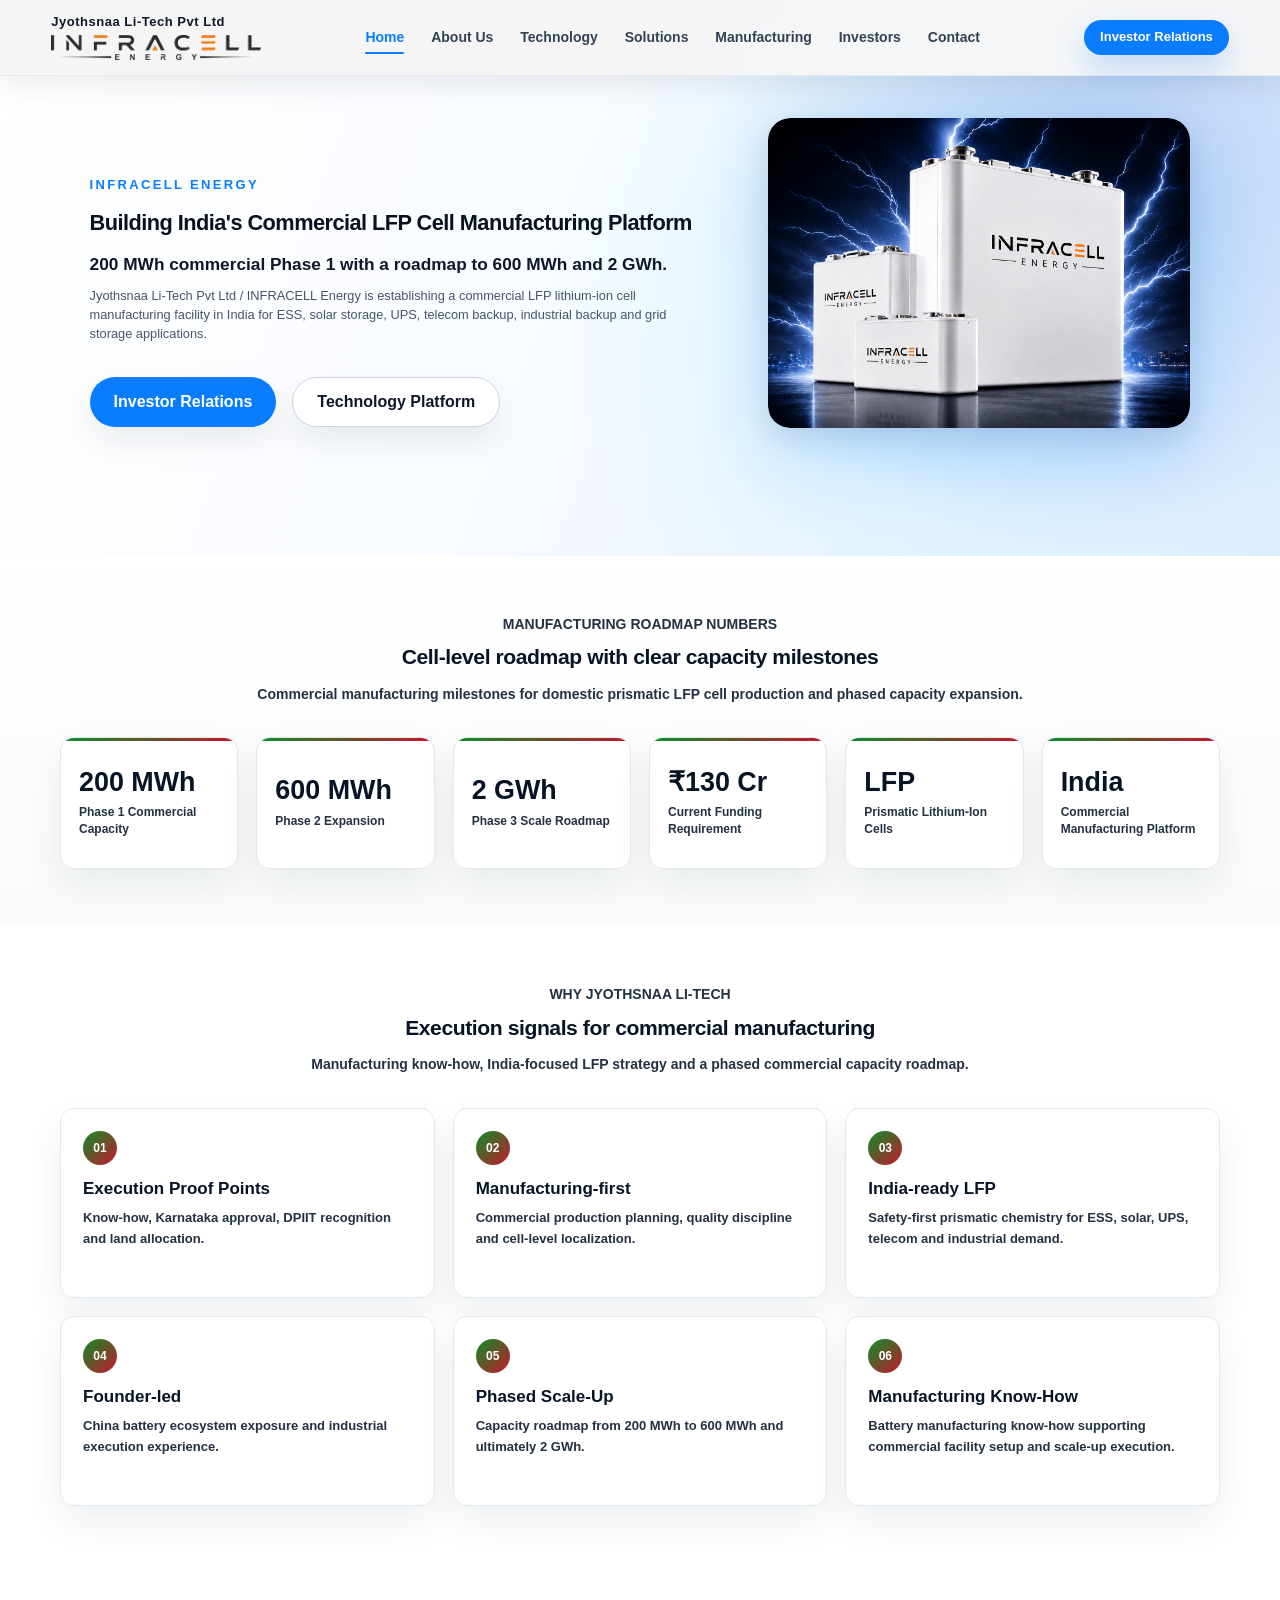
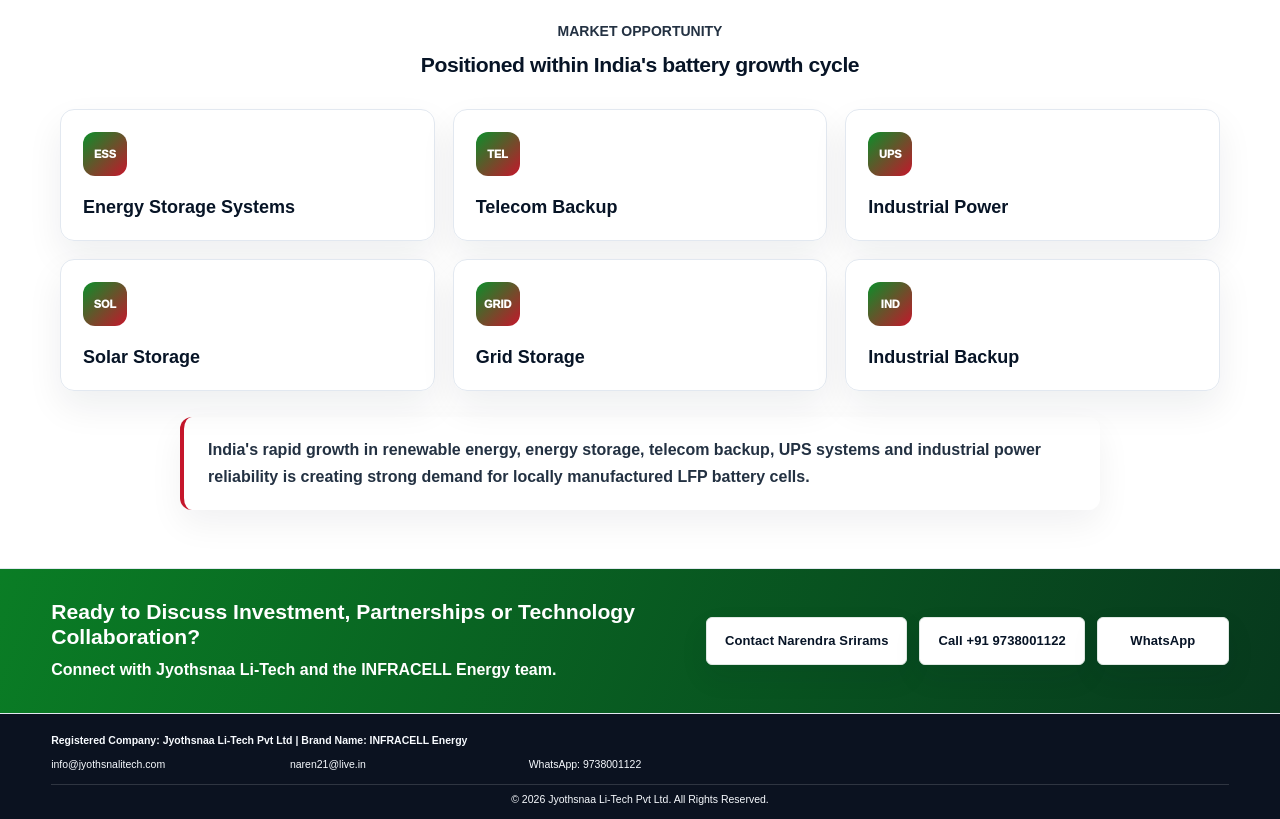
==== index.html @ 95a16959 "Add files via upload" ====
﻿<!doctype html>
<html lang="en">
  <head>
    <meta charset="utf-8">
    <meta name="viewport" content="width=device-width, initial-scale=1">
    <title>Jyothsnaa Li-Tech Pvt Ltd | INFRACELL Energy Battery Manufacturing</title>
    <meta name="description" content="Jyothsnaa Li-Tech Pvt Ltd is establishing a commercial LFP lithium-ion cell manufacturing platform in India under the INFRACELL Energy brand, with planned 200 MWh Phase 1 capacity and a roadmap to 600 MWh and 2 GWh.">
    <meta name="keywords" content="Jyothsnaa Li-Tech, Jyothsnaa Li-Tech Pvt Ltd, INFRACELL, INFRACELL Energy, lithium-ion cell manufacturing India, LFP battery cells, battery manufacturing Karnataka, energy storage India">
    <link rel="canonical" href="https://jyothsnalitech.com/">
    <meta property="og:title" content="Jyothsnaa Li-Tech Pvt Ltd | INFRACELL Energy">
    <meta property="og:description" content="Commercial LFP prismatic lithium-ion cell manufacturing platform in India for ESS, solar storage, UPS, telecom, industrial backup and grid storage applications.">
    <meta property="og:type" content="website">
    <meta property="og:url" content="https://jyothsnalitech.com/">
    <meta property="og:site_name" content="Jyothsnaa Li-Tech Pvt Ltd">
    <meta property="og:image" content="https://jyothsnalitech.com/assets/infracell-energy-lightning.png">
    <meta name="twitter:card" content="summary_large_image">
    <script type="application/ld+json">
      {
        "@context": "https://schema.org",
        "@type": "Organization",
        "name": "Jyothsnaa Li-Tech Pvt Ltd",
        "alternateName": "INFRACELL Energy",
        "url": "https://jyothsnalitech.com/",
        "logo": "https://jyothsnalitech.com/assets/infracell-logo-official.png",
        "email": "naren21@live.in",
        "telephone": "+91 9738001122",
        "address": {
          "@type": "PostalAddress",
          "streetAddress": "No 60, 12th Cross, Agrahara Dasarahalli",
          "addressLocality": "Bangalore",
          "postalCode": "560079",
          "addressCountry": "IN"
        },
        "description": "Jyothsnaa Li-Tech Pvt Ltd is establishing commercial LFP lithium-ion cell manufacturing capability under the INFRACELL Energy brand for ESS, solar storage, UPS, telecom backup, industrial backup and grid storage applications."
      }
    </script>
    <link rel="stylesheet" href="styles.css">
  </head>
  <body class="cinematic-home investor-content-home">
    <header class="jlt-clean-header">
  <a class="jlt-brand" href="index.html">
    <strong>Jyothsnaa Li-Tech Pvt Ltd</strong>
    <img src="assets/infracell-logo-official.png" alt="INFRACELL Energy">
  </a>
    <nav class="jlt-nav">
    <a href="index.html">Home</a>
    <a href="about.html">About Us</a>
    <a href="technology.html">Technology</a>
    <a href="solutions.html">Solutions</a>
    <a href="manufacturing.html">Manufacturing</a>
    <a href="investors.html">Investors</a>
    <a href="contact.html">Contact</a>
  </nav>
  <a class="jlt-header-cta" href="investors.html">Investor Relations</a>
</header>
    <main>
      <section class="jlt-investor-hero">
        <div class="jlt-hero-copy">
          <p class="jlt-kicker">INFRACELL ENERGY</p>
          <h1>Building India's Commercial LFP Cell Manufacturing Platform</h1>
          <p class="jlt-subtitle">200 MWh commercial Phase 1 with a roadmap to 600 MWh and 2 GWh.</p>
          <p class="jlt-body">Jyothsnaa Li-Tech Pvt Ltd / INFRACELL Energy is establishing a commercial LFP lithium-ion cell manufacturing facility in India for ESS, solar storage, UPS, telecom backup, industrial backup and grid storage applications.</p>
          <div class="jlt-actions">
            <a class="jlt-primary" href="investors.html">Investor Relations</a>
            <a class="jlt-secondary" href="technology.html">Technology Platform</a>
          </div>
        </div>
        <div class="jlt-brand-panel jlt-artwork-panel">
          <img class="jlt-home-artwork" src="assets/infracell-energy-lightning.png" alt="INFRACELL Energy advanced cell manufacturing artwork">
        </div>
      </section>

      <section class="section manufacturing-numbers-section investor-section">
        <div class="section-head">
          <p class="kicker">Manufacturing Roadmap Numbers</p>
          <h2>Cell-level roadmap with clear capacity milestones</h2>
          <p>Commercial manufacturing milestones for domestic prismatic LFP cell production and phased capacity expansion.</p>
        </div>
        <div class="roadmap-number-grid enterprise-metric-grid">
          <article><strong>200 MWh</strong><span>Phase 1 Commercial Capacity</span></article>
          <article><strong>600 MWh</strong><span>Phase 2 Expansion</span></article>
          <article><strong>2 GWh</strong><span>Phase 3 Scale Roadmap</span></article>
          <article><strong>₹130 Cr</strong><span>Current Funding Requirement</span></article>
          <article><strong>LFP</strong><span>Prismatic Lithium-Ion Cells</span></article>
          <article><strong>India</strong><span>Commercial Manufacturing Platform</span></article>
        </div>
      </section>

      <section class="section why-jyothsna-section investor-section">
        <div class="section-head">
          <p class="kicker">Why Jyothsnaa Li-Tech</p>
          <h2>Execution signals for commercial manufacturing</h2>
          <p>Manufacturing know-how, India-focused LFP strategy and a phased commercial capacity roadmap.</p>
        </div>
        <div class="why-grid institutional-card-grid">
          <article><b>01</b><h3>Execution Proof Points</h3><p>Know-how, Karnataka approval, DPIIT recognition and land allocation.</p></article>
          <article><b>02</b><h3>Manufacturing-first</h3><p>Commercial production planning, quality discipline and cell-level localization.</p></article>
          <article><b>03</b><h3>India-ready LFP</h3><p>Safety-first prismatic chemistry for ESS, solar, UPS, telecom and industrial demand.</p></article>
          <article><b>04</b><h3>Founder-led</h3><p>China battery ecosystem exposure and industrial execution experience.</p></article>
          <article><b>05</b><h3>Phased Scale-Up</h3><p>Capacity roadmap from 200 MWh to 600 MWh and ultimately 2 GWh.</p></article>
          <article><b>06</b><h3>Manufacturing Know-How</h3><p>Battery manufacturing know-how supporting commercial facility setup and scale-up execution.</p></article>
        </div>
      </section>

      <section class="section market-opportunity-section investor-section">
        <div class="section-head">
          <p class="kicker">Market Opportunity</p>
          <h2>Positioned within India's battery growth cycle</h2>
        </div>
        <div class="market-card-grid">
          <article><span>ESS</span><strong>Energy Storage Systems</strong></article>
          <article><span>TEL</span><strong>Telecom Backup</strong></article>
          <article><span>UPS</span><strong>Industrial Power</strong></article>
          <article><span>SOL</span><strong>Solar Storage</strong></article>
          <article><span>GRID</span><strong>Grid Storage</strong></article>
          <article><span>IND</span><strong>Industrial Backup</strong></article>
        </div>
        <p class="market-bottom-statement">India's rapid growth in renewable energy, energy storage, telecom backup, UPS systems and industrial power reliability is creating strong demand for locally manufactured LFP battery cells.</p>
      </section>

      <section class="cta-band">
        <div>
          <h2>Ready to Discuss Investment, Partnerships or Technology Collaboration?</h2>
          <p>Connect with Jyothsnaa Li-Tech and the INFRACELL Energy team.</p>
        </div>
        <div class="cta-contact-actions">
          <a class="btn" href="mailto:naren21@live.in?subject=Jyothsnaa%20Li-Tech%20Website%20Enquiry">Contact Narendra Srirams</a>
          <a class="btn" href="tel:+919738001122">Call +91 9738001122</a>
          <a class="btn" href="https://wa.me/919738001122" target="_blank" rel="noopener">WhatsApp</a>
        </div>
      </section>
    </main>

    <footer class="footer">
      <p class="footer-institutional">Registered Company: Jyothsnaa Li-Tech Pvt Ltd | Brand Name: INFRACELL Energy</p>
      <div class="footer-links clean-footer-links">
        <a href="mailto:info@jyothsnalitech.com">info@jyothsnalitech.com</a>
        <a href="mailto:naren21@live.in">naren21@live.in</a>
        <a href="https://wa.me/919738001122" target="_blank" rel="noopener">WhatsApp: 9738001122</a>
      </div>
      <p>&copy; 2026 Jyothsnaa Li-Tech Pvt Ltd. All Rights Reserved.</p>
    </footer>
    <script src="site.js"></script>
  </body>
</html>
---- styles.css ----
﻿:root {
  --green: #0a8f2a;
  --green-2: #18b947;
  --red: #c5162b;
  --red-soft: #fff2f3;
  --red-line: rgba(181, 18, 27, 0.18);
  --red-glow: rgba(181, 18, 27, 0.1);
  --brand-ink: #075f24;
  --ink: #071426;
  --muted: #586575;
  --line: #dfe8e3;
  --soft: #fff5f6;
  --white: #fff;
  --dark: #071b24;
  --shadow: 0 18px 45px rgba(9, 45, 24, 0.12);
  --shadow-soft: 0 12px 28px rgba(7, 20, 38, 0.08);
  --max: 1160px;
}

* { box-sizing: border-box; }
html { scroll-behavior: smooth; }
body {
  margin: 0;
  color: var(--ink);
  font-family: "Aptos", "Segoe UI Variable", "Segoe UI", "Inter", Arial, Helvetica, sans-serif;
  background: var(--white);
  overflow-x: hidden;
  -webkit-user-select: none;
  user-select: none;
}
a { color: inherit; text-decoration: none; }
img {
  display: block;
  max-width: 100%;
  -webkit-user-drag: none;
  user-drag: none;
}
input,
textarea {
  -webkit-user-select: text;
  user-select: text;
}

.site-header {
  position: sticky;
  top: 0;
  z-index: 50;
  display: flex;
  align-items: center;
  gap: 28px;
  min-height: 76px;
  padding: 10px clamp(22px, 4vw, 70px);
  background: rgba(255, 255, 255, 0.96);
  border-bottom: 1px solid rgba(223, 232, 227, 0.9);
  backdrop-filter: blur(12px);
  box-shadow: 0 8px 24px rgba(7, 20, 38, 0.04);
}
.brand {
  display: flex;
  align-items: center;
  gap: 0;
  min-width: 260px;
}
.brand-copy { display: grid; line-height: 1; }
.brand-copy strong {
  font-size: 17px;
  letter-spacing: 0.2px;
  color: var(--brand-ink);
  font-family: "Aptos Display", "Segoe UI Variable Display", "Segoe UI", Arial, Helvetica, sans-serif;
  font-weight: 850;
}
.brand-copy em {
  margin-top: 3px;
  color: var(--green);
  font-style: normal;
  font-size: 14px;
  font-weight: 900;
}
.text-only-brand {
  padding-left: 0;
}
.single-line-brand {
  display: block;
}
.single-line-brand strong {
  font-size: 15px;
  color: var(--brand-ink);
  white-space: nowrap;
}
.brand-stack {
  display: grid;
  gap: 4px;
  align-items: start;
}
.infracell-brand {
  width: 166px;
  height: auto;
  object-fit: contain;
  border-radius: 0;
  box-shadow: none;
}
.infracell-wordmark {
  display: inline-flex;
  align-items: baseline;
  gap: 7px;
  width: max-content;
  font-family: "Aptos Display", "Segoe UI Variable Display", "Arial Black", Arial, Helvetica, sans-serif;
  font-size: 24px;
  line-height: 1.18;
  font-weight: 950;
  letter-spacing: 0.7px;
  color: transparent;
  background: linear-gradient(90deg, #f0702f 0%, #d93b32 42%, #b51642 100%);
  -webkit-background-clip: text;
  background-clip: text;
  padding-bottom: 2px;
}
.infracell-wordmark .energy-word {
  font-size: 0.58em;
  line-height: 1.25;
  letter-spacing: 0.25px;
  font-weight: 900;
}
.nav-links {
  display: flex;
  justify-content: center;
  gap: clamp(14px, 2vw, 30px);
  flex: 1;
  font-size: 13px;
  font-weight: 750;
  letter-spacing: 0.1px;
}
.nav-links a {
  padding: 12px 0;
  border-bottom: 2px solid transparent;
}
.nav-links a:hover,
.nav-links a.active {
  color: var(--green);
  border-color: var(--green);
}
.header-cta,
.btn,
.mini-btn,
form button {
  display: inline-flex;
  align-items: center;
  justify-content: center;
  gap: 9px;
  border-radius: 6px;
  font-weight: 780;
  letter-spacing: 0.1px;
}
.header-cta {
  min-width: 130px;
  padding: 13px 19px;
  color: #fff;
  background: linear-gradient(135deg, #07862a, #075f24);
  font-size: 12px;
  box-shadow: 0 10px 22px rgba(10, 143, 42, 0.18);
}
.menu-toggle { display: none; }

.hero {
  display: grid;
  grid-template-columns: minmax(360px, 0.84fr) minmax(460px, 1fr);
  gap: 38px;
  align-items: center;
  min-height: 430px;
  padding: 42px clamp(22px, 4vw, 70px) 36px;
  background:
    linear-gradient(105deg, rgba(255,255,255,1) 0%, rgba(255,255,255,0.98) 48%, rgba(238,249,240,0.82) 100%),
    radial-gradient(circle at 77% 50%, rgba(181, 18, 27, 0.13), transparent 28%);
  overflow: hidden;
}
.hero h1 {
  max-width: 560px;
  margin: 0 0 16px;
  font-size: clamp(28px, 3.1vw, 42px);
  line-height: 1.12;
  letter-spacing: 0;
  font-family: "Aptos Display", "Segoe UI Variable Display", "Segoe UI", Arial, Helvetica, sans-serif;
  font-weight: 820;
}
.hero h1 span { color: var(--green); }
.hero p {
  max-width: 560px;
  margin: 0 0 24px;
  color: #233142;
  font-size: 15px;
  line-height: 1.6;
  font-weight: 650;
}
.hero-actions { display: flex; flex-wrap: wrap; gap: 14px; }
.btn {
  min-height: 48px;
  padding: 0 24px;
  border: 1px solid var(--line);
  background: #fff;
  box-shadow: var(--shadow-soft);
  font-size: 13px;
  transition: transform 0.18s ease, box-shadow 0.18s ease, border-color 0.18s ease;
}
.btn-primary {
  color: #fff;
  background: linear-gradient(135deg, #07862a, #075f24);
  border-color: var(--green);
}
.btn:hover,
.header-cta:hover,
form button:hover {
  transform: translateY(-1px);
  box-shadow: 0 16px 32px rgba(7, 20, 38, 0.12);
}
.hero-media {
  position: relative;
  min-height: 320px;
  display: grid;
  place-items: center;
}
.hero-media::before {
  display: none;
}
.hero-media img {
  position: absolute;
  inset: 0;
  width: 100%;
  height: 100%;
  object-fit: contain;
  object-position: center;
  border-radius: 12px;
  background: transparent;
  box-shadow: none;
}
.image-fallback {
  display: grid;
  place-items: center;
  align-content: center;
  gap: 8px;
  width: min(100%, 560px);
  min-height: 260px;
  padding: 30px;
  border: 1px solid rgba(181, 18, 27, 0.18);
  border-radius: 14px;
  background:
    linear-gradient(135deg, rgba(255,255,255,0.95), rgba(255,244,245,0.95)),
    radial-gradient(circle at 80% 20%, rgba(10, 143, 42, 0.14), transparent 35%);
  color: var(--ink);
  text-align: center;
  box-shadow: var(--shadow-soft);
}
.image-fallback strong {
  color: var(--brand-ink);
  font-size: 26px;
  font-weight: 950;
}
.image-fallback span {
  color: var(--muted);
  font-size: 14px;
  font-weight: 750;
}
img.image-missing {
  display: none !important;
}
.hero-card {
  position: absolute;
  left: -20px;
  bottom: 22px;
  width: min(320px, 75%);
  padding: 20px;
  border-radius: 8px;
  color: #fff;
  background: rgba(7, 27, 36, 0.88);
  box-shadow: var(--shadow);
}
.hero-card strong { display: block; color: #85f36f; font-size: 17px; }
.hero-card span { display: block; margin-top: 5px; font-size: 12px; line-height: 1.45; font-weight: 700; }

.trust-strip {
  display: grid;
  grid-template-columns: repeat(4, 1fr);
  width: min(1160px, calc(100% - 44px));
  margin: -28px auto 0;
  position: relative;
  z-index: 3;
  border: 1px solid var(--red-line);
  border-radius: 10px;
  background:
    linear-gradient(135deg, rgba(255,255,255,0.99), rgba(255,244,245,0.96)),
    #fff;
  box-shadow: var(--shadow);
}
.trust-strip article {
  min-height: 120px;
  padding: 26px 24px;
  border-right: 1px solid var(--line);
}
.trust-strip article:last-child { border-right: 0; }
.trust-strip b {
  display: block;
  color: var(--green);
  font-size: 30px;
  line-height: 1;
}
.trust-strip strong { display: block; margin: 10px 0 6px; font-size: 15px; }
.trust-strip p { margin: 0; color: var(--muted); font-size: 12px; line-height: 1.5; font-weight: 650; }

.cell-showcase {
  position: relative;
  z-index: 3;
  display: grid;
  grid-template-columns: 1fr;
  gap: 28px;
  align-items: center;
  width: min(1160px, calc(100% - 44px));
  margin: -28px auto 0;
  padding: 28px;
  border: 1px solid var(--red-line);
  border-radius: 10px;
  background:
    linear-gradient(135deg, rgba(255,255,255,0.99), rgba(255,244,245,0.96)),
    #fff;
  box-shadow: var(--shadow);
}
.cell-showcase .kicker {
  margin-bottom: 7px;
}
.cell-showcase h2 {
  font-size: clamp(24px, 2.5vw, 36px);
}
.cell-showcase p {
  margin: 12px 0 0;
  color: var(--muted);
  font-size: 15px;
  line-height: 1.65;
  font-weight: 650;
}
.cell-showcase img {
  width: 100%;
  max-height: 230px;
  object-fit: contain;
  border-radius: 8px;
  background: #fff;
}
.investor-stat-row {
  display: grid;
  grid-template-columns: repeat(4, 1fr);
  gap: 1px;
  overflow: hidden;
  border: 1px solid rgba(181, 18, 27, 0.18);
  border-radius: 10px;
  background: rgba(181, 18, 27, 0.18);
}
.investor-stat-row article {
  min-height: 118px;
  padding: 24px;
  background:
    linear-gradient(180deg, rgba(255,255,255,0.99), rgba(255,246,247,0.97)),
    #fff;
}
.investor-stat-row strong {
  display: block;
  color: var(--red);
  font-size: 24px;
  line-height: 1.1;
}
.investor-stat-row span {
  display: block;
  margin-top: 9px;
  color: var(--muted);
  font-size: 12px;
  line-height: 1.5;
  font-weight: 700;
}
.chemistry-highlight {
  display: grid;
  grid-template-columns: minmax(300px, 0.75fr) minmax(420px, 1fr);
  gap: 34px;
  align-items: center;
  width: min(var(--max), calc(100% - 44px));
  margin: 26px auto 0;
  padding: 30px;
  border: 1px solid rgba(181, 18, 27, 0.18);
  border-radius: 12px;
  background:
    linear-gradient(135deg, rgba(255,255,255,0.99), rgba(255,244,245,0.96)),
    radial-gradient(circle at 100% 0%, rgba(181, 18, 27, 0.12), transparent 38%),
    #fff;
  box-shadow: var(--shadow-soft);
}
.chemistry-highlight h2 {
  max-width: 560px;
}
.chemistry-highlight p:last-child {
  margin: 0;
  color: #263342;
  font-size: 15px;
  line-height: 1.7;
  font-weight: 680;
}
.chemistry-highlight::after {
  content: "6,000-8,000 cycles";
  justify-self: start;
  grid-column: 1 / -1;
  padding: 9px 14px;
  border-radius: 999px;
  color: #fff;
  background: linear-gradient(135deg, #07862a, #075f24);
  font-size: 12px;
  font-weight: 900;
  letter-spacing: 0.2px;
}
.technology-hero {
  display: block;
}
.technology-hero > div {
  max-width: 1180px;
}
.technology-hero h1 {
  font-size: clamp(18px, 1.6vw, 22px);
  line-height: 1.25;
  max-width: 520px;
  margin-bottom: 8px;
}
.technology-hero p:not(.kicker) {
  max-width: 720px;
  margin-top: 0;
}
.tech-intro-card {
  max-width: 760px;
  padding: 18px 20px;
  border: 1px solid rgba(181, 18, 27, 0.22);
  border-left: 4px solid var(--green);
  border-radius: 10px;
  background: linear-gradient(135deg, #fff, #fff5f6);
  box-shadow: 0 12px 30px rgba(9, 45, 24, 0.08);
}
.tech-intro-card p {
  margin: 0;
  color: #263342;
  font-size: 14px;
  line-height: 1.65;
  font-weight: 650;
}
.tech-intro-card strong {
  color: var(--green);
}
.tech-pills {
  display: flex;
  flex-wrap: wrap;
  gap: 8px;
  margin-top: 14px;
}
.tech-pills span {
  padding: 8px 10px;
  border: 1px solid rgba(181, 18, 27, 0.22);
  border-radius: 999px;
  color: #0b5f22;
  background: #fff;
  font-size: 12px;
  font-weight: 800;
}
.technology-hero-wrap {
  display: grid;
  grid-template-columns: minmax(320px, 0.95fr) minmax(280px, 0.65fr);
  gap: 28px;
  align-items: center;
  max-width: 1180px;
}
.lfp-hero-visual {
  margin: 0;
  min-height: 260px;
  display: grid;
  place-items: center;
  background: transparent;
  box-shadow: none;
  overflow: hidden;
}
.lfp-hero-visual img {
  display: block;
  width: 100%;
  max-width: 420px;
  max-height: 250px;
  padding: 18px;
  object-fit: contain;
}
.tech-visual-grid {
  display: grid;
  grid-template-columns: 1.15fr 0.85fr;
  grid-template-rows: 150px 150px;
  gap: 12px;
}
.tech-visual-grid img {
  width: 100%;
  height: 100%;
  object-fit: cover;
  border-radius: 10px;
  border: 1px solid var(--line);
  background: #fff;
  box-shadow: 0 12px 28px rgba(9, 45, 24, 0.08);
}
.tech-visual-grid img:first-child {
  grid-row: span 2;
  object-fit: contain;
  padding: 18px;
}
.tech-card {
  min-height: 245px;
}
.tech-card img {
  height: 132px;
  object-fit: contain;
  padding: 18px 26px;
  background: linear-gradient(135deg, #fff, #fff5f6);
}
.pouch-card img {
  height: 220px;
  object-fit: contain;
  padding: 10px 34px;
  background: #fff;
}
.visual-panel {
  display: grid;
  grid-template-columns: 1fr 150px;
  gap: 22px;
  align-items: center;
}
.visual-panel img {
  width: 150px;
  height: 112px;
  object-fit: cover;
  border-radius: 8px;
  border: 1px solid var(--line);
}
.visual-panel img.process-photo {
  object-fit: contain;
  background: #fff6f7;
  padding: 4px;
}
.no-image-cards .card {
  min-height: 210px;
}
.process-flow {
  display: grid;
  gap: 18px;
}
.flow-chart {
  display: grid;
  grid-template-columns: repeat(6, 1fr);
  gap: 12px;
  align-items: stretch;
}
.flow-step {
  position: relative;
  min-height: 112px;
  padding: 18px 14px;
  border: 1px solid var(--red-line);
  border-radius: 10px;
  background:
    linear-gradient(180deg, rgba(255,255,255,0.99), rgba(255,245,246,0.96)),
    radial-gradient(circle at 100% 0%, rgba(181, 18, 27, 0.1), transparent 42%);
  box-shadow: 0 12px 28px rgba(9, 45, 24, 0.07);
  overflow: hidden;
}
.flow-step:not(:last-child)::after {
  content: "";
  position: absolute;
  right: -12px;
  top: 50%;
  width: 12px;
  height: 2px;
  background: var(--green);
}
.flow-step b {
  display: inline-grid;
  place-items: center;
  width: 28px;
  height: 28px;
  margin-bottom: 10px;
  border-radius: 999px;
  color: #fff;
  background: var(--green);
  font-size: 12px;
}
.flow-step h3 {
  margin: 0 0 6px;
  font-size: 15px;
  line-height: 1.25;
}
.flow-step p {
  margin: 0;
  color: var(--muted);
  font-size: 12px;
  line-height: 1.45;
  font-weight: 650;
}
.solid-state-card {
  position: relative;
  display: grid;
  grid-template-columns: 120px 1fr;
  gap: 20px;
  align-items: center;
  padding: 20px;
  border: 1px solid rgba(181, 18, 27, 0.22);
  border-radius: 12px;
  background:
    linear-gradient(135deg, #ffffff, #fff3f4),
    radial-gradient(circle at 100% 0%, rgba(181, 18, 27, 0.1), transparent 42%);
  box-shadow: 0 12px 28px rgba(9, 45, 24, 0.07);
  overflow: hidden;
}
.solid-state-card img {
  width: 120px;
  height: 82px;
  object-fit: cover;
  border-radius: 8px;
}
.solid-state-card h3 {
  margin: 0 0 6px;
  font-size: 18px;
}
.solid-state-card p {
  margin: 0;
  color: var(--muted);
  font-size: 13px;
  line-height: 1.55;
  font-weight: 650;
}

.section {
  padding: 52px clamp(22px, 4vw, 70px);
}
.section > .section-head,
.section > .card-grid,
.section > .premium-grid,
.section > .roadmap-grid,
.section > .metric-band,
.section > .wide-split,
.section > .contact-grid,
.section > .process-flow,
.section > .roadmap-number-grid,
.section > .featured-product-card,
.section > .why-grid,
.section > .win-grid,
.section > .proof-action-grid,
.section > .visual-roadmap,
.section > .scale-roadmap,
.section > .manufacturing-flow,
.section > .authority-grid,
.section > .funding-ask-card,
.section > .industry-solution-grid,
.section > .timeline {
  max-width: var(--max);
  margin-left: auto;
  margin-right: auto;
}
.section.alt {
  background:
    linear-gradient(180deg, #fffafa 0%, #fff0f1 100%);
}
.section-head {
  max-width: 800px;
  margin: 0 auto 34px;
  text-align: center;
}
.kicker {
  margin: 0 0 9px;
  color: var(--green);
  font-size: 12px;
  font-weight: 900;
  text-transform: uppercase;
}
h2 {
  margin: 0;
  font-size: clamp(22px, 2.1vw, 30px);
  line-height: 1.18;
  letter-spacing: 0;
  font-family: "Aptos Display", "Segoe UI Variable Display", "Segoe UI", Arial, Helvetica, sans-serif;
  font-weight: 820;
}
.section-head p,
.page-hero p,
.text-block p {
  color: var(--muted);
  font-size: 14px;
  line-height: 1.65;
  font-weight: 650;
}
.card-grid {
  display: grid;
  grid-template-columns: repeat(3, 1fr);
  gap: 22px;
}
.card {
  position: relative;
  min-height: 260px;
  padding: 22px;
  border: 1px solid rgba(181, 18, 27, 0.14);
  border-radius: 10px;
  background:
    linear-gradient(180deg, rgba(255,255,255,0.99), rgba(255,245,246,0.96)),
    radial-gradient(circle at 100% 0%, var(--red-glow), transparent 40%);
  box-shadow: var(--shadow-soft);
  overflow: hidden;
  transition: transform 0.18s ease, box-shadow 0.18s ease;
}
.compact-thesis-grid {
  align-items: start;
}
.compact-card {
  min-height: 0;
  padding: 18px 20px 20px;
}
.compact-card h3 {
  margin-bottom: 8px;
}
.compact-card p {
  margin-bottom: 0;
}
.card::before {
  content: "";
  position: absolute;
  inset: 0 auto auto 0;
  width: 100%;
  height: 4px;
  background: linear-gradient(90deg, var(--green), rgba(181, 18, 27, 0.24));
}
.card img {
  width: 100%;
  height: 180px;
  object-fit: cover;
  border-radius: 8px;
  margin-bottom: 22px;
}
.card:hover,
.premium-panel:hover,
.roadmap-grid article:hover,
.industry-solution-grid article:hover {
  transform: translateY(-2px);
  box-shadow: 0 18px 38px rgba(7, 20, 38, 0.11);
}
.card h3,
.premium-panel h3,
.roadmap-grid h3,
.industry-solution-grid h3 {
  color: #102033;
}
.capabilities-hero img,
.capabilities-split img {
  object-position: center;
}
.production-photo-pair {
  display: grid;
  gap: 12px;
  max-width: 520px;
}
.production-photo-pair img {
  width: 100%;
  height: 135px;
  object-fit: cover;
  object-position: center;
  border-radius: 10px;
  box-shadow: var(--shadow);
}
.capability-grid {
  align-items: stretch;
}
.capability-card {
  padding: 0;
  overflow: hidden;
}
.capability-card img {
  height: 185px;
  margin-bottom: 0;
  border-radius: 0;
  border-bottom: 1px solid var(--line);
}
.capability-card h3,
.capability-card p {
  padding-left: 22px;
  padding-right: 22px;
}
.capability-card h3 {
  padding-top: 20px;
}
.capability-card p {
  padding-bottom: 22px;
}
.card.tech-card > img {
  height: 150px;
  object-fit: contain;
  padding: 14px 24px;
  background: linear-gradient(135deg, #fff, #fff5f6);
}
.card.architecture-card > img {
  height: 230px;
  object-fit: contain;
  object-position: center center;
  padding: 8px 14px;
  background: #fff;
}
.card.cylindrical-card > img {
  height: 245px;
  padding: 8px 10px;
}
.card.pouch-card > img {
  height: 260px;
  object-fit: contain;
  object-position: center center;
  padding: 8px 28px;
  background: #fff;
}
.card h3 { margin: 0 0 10px; font-size: 18px; line-height: 1.25; }
.card p, .card li {
  color: var(--muted);
  font-size: 14px;
  line-height: 1.6;
  font-weight: 650;
}
.card ul { margin: 16px 0 0; padding: 0; list-style: none; }
.card li { margin: 8px 0; }
.card li::before {
  content: "";
  display: inline-block;
  width: 8px;
  height: 8px;
  margin-right: 9px;
  border-radius: 999px;
  background: var(--green);
}
.traction-section {
  padding-top: 58px;
  background:
    linear-gradient(105deg, #071426 0%, #102f37 48%, #3c1115 100%);
  color: #fff;
}
.traction-lead {
  display: grid;
  grid-template-columns: minmax(300px, 0.8fr) minmax(420px, 1fr);
  gap: 34px;
  align-items: end;
  margin: 0 auto 26px;
  max-width: 1160px;
}
.traction-lead .kicker {
  color: #ffb6bb;
}
.traction-lead h2 {
  max-width: 520px;
  color: #fff;
}
.traction-lead p {
  margin: 0;
  color: rgba(255,255,255,0.84);
  font-size: 15px;
  line-height: 1.7;
  font-weight: 650;
}
.traction-grid {
  display: grid;
  grid-template-columns: repeat(6, 1fr);
  gap: 12px;
  max-width: 1160px;
  margin: 0 auto;
}
.traction-grid article {
  min-height: 164px;
  padding: 18px 16px;
  border: 1px solid rgba(255,255,255,0.2);
  border-radius: 10px;
  background: rgba(255,255,255,0.075);
  box-shadow: 0 18px 34px rgba(0,0,0,0.16);
  backdrop-filter: blur(8px);
}
.traction-grid span {
  display: inline-grid;
  place-items: center;
  width: 32px;
  height: 32px;
  margin-bottom: 14px;
  border-radius: 999px;
  background: #fff;
  color: var(--red);
  font-size: 12px;
  font-weight: 900;
}
.traction-grid h3 {
  margin: 0 0 8px;
  font-size: 15px;
  line-height: 1.25;
}
.traction-grid p {
  margin: 0;
  color: rgba(255,255,255,0.82);
  font-size: 12px;
  line-height: 1.5;
  font-weight: 650;
}
.proof-link-row {
  display: flex;
  flex-wrap: wrap;
  gap: 12px;
  max-width: 1160px;
  margin: 22px auto 0;
}
.proof-link-row a {
  display: inline-flex;
  align-items: center;
  min-height: 42px;
  padding: 0 16px;
  border: 1px solid rgba(255,255,255,0.26);
  border-radius: 999px;
  color: #fff;
  background: rgba(255,255,255,0.1);
  box-shadow: 0 10px 24px rgba(0,0,0,0.12);
  font-size: 12px;
  font-weight: 850;
  backdrop-filter: blur(8px);
}
.proof-link-row a:hover {
  background: rgba(255,255,255,0.18);
  transform: translateY(-1px);
}
.trust-badge-strip {
  display: grid;
  grid-template-columns: repeat(5, minmax(0, 1fr));
  gap: 1px;
  max-width: var(--max);
  margin: 0 auto;
  padding: 0 clamp(22px, 4vw, 70px) 0;
  transform: translateY(-1px);
}
.trust-badge-strip span {
  min-height: 74px;
  display: grid;
  place-items: center;
  padding: 14px;
  border: 1px solid rgba(181, 18, 27, 0.14);
  background:
    linear-gradient(135deg, rgba(255,255,255,0.99), rgba(255,245,246,0.96)),
    radial-gradient(circle at 100% 0%, rgba(10, 143, 42, 0.09), transparent 38%);
  color: var(--ink);
  text-align: center;
  font-size: 12px;
  line-height: 1.3;
  font-weight: 900;
  box-shadow: 0 12px 26px rgba(7, 20, 38, 0.05);
}
.trust-badge-strip span:first-child {
  border-radius: 12px 0 0 12px;
}
.trust-badge-strip span:last-child {
  border-radius: 0 12px 12px 0;
}
.verification-card-strip {
  gap: 14px;
  padding-top: 38px;
  padding-bottom: 18px;
}
.verification-card-strip span {
  min-height: 112px;
  align-content: start;
  justify-items: start;
  gap: 7px;
  padding: 20px;
  border-radius: 14px !important;
  background:
    linear-gradient(145deg, rgba(255,255,255,0.99), rgba(255,244,245,0.95)),
    radial-gradient(circle at 100% 0%, rgba(181, 18, 27, 0.1), transparent 42%);
  box-shadow: 0 18px 40px rgba(7, 20, 38, 0.08);
}
.verification-card-strip span::before {
  content: attr(data-icon);
  width: 34px;
  height: 34px;
  margin-bottom: 3px;
  border-radius: 999px;
  background: linear-gradient(135deg, var(--green), var(--red));
  color: #fff;
  display: inline-grid;
  place-items: center;
  font-size: 10px;
  font-weight: 950;
  letter-spacing: 0;
}
.verification-card-strip strong {
  display: block;
  color: var(--ink);
  font-size: 13px;
}
.proof-validation-section {
  padding-top: 34px;
}
.proof-action-grid {
  display: grid;
  grid-template-columns: repeat(4, 1fr);
  gap: 14px;
}
.proof-action-grid a {
  min-height: 60px;
  display: grid;
  place-items: center;
  padding: 13px 16px;
  border: 1px solid rgba(10, 143, 42, 0.16);
  border-radius: 10px;
  background: linear-gradient(135deg, #ffffff, #f8fbf9);
  color: var(--ink);
  text-align: center;
  font-size: 13px;
  line-height: 1.35;
  font-weight: 900;
  box-shadow: var(--shadow-soft);
}
.proof-action-grid a:hover {
  transform: translateY(-1px);
  box-shadow: 0 18px 38px rgba(7, 20, 38, 0.12);
}
.manufacturing-numbers-section {
  background:
    linear-gradient(180deg, #fff 0%, #f8fbf9 100%);
}
.roadmap-number-grid {
  display: grid;
  grid-template-columns: repeat(6, 1fr);
  gap: 12px;
}
.roadmap-number-grid article {
  min-height: 132px;
  display: grid;
  align-content: center;
  gap: 8px;
  padding: 22px 18px;
  border: 1px solid rgba(181, 18, 27, 0.16);
  border-radius: 12px;
  background:
    linear-gradient(145deg, rgba(255,255,255,0.99), rgba(255,244,245,0.95)),
    radial-gradient(circle at 100% 0%, rgba(10, 143, 42, 0.09), transparent 38%);
  box-shadow: 0 16px 36px rgba(7, 20, 38, 0.08);
}
.roadmap-number-grid strong {
  color: var(--brand-ink);
  font-size: clamp(20px, 2.15vw, 30px);
  line-height: 1.05;
}
.roadmap-number-grid span {
  color: var(--muted);
  font-size: 12px;
  line-height: 1.45;
  font-weight: 750;
}
.featured-product-section {
  background:
    linear-gradient(135deg, #fffafa 0%, #fff 42%, rgba(235, 249, 238, 0.68) 100%);
}
.featured-product-card {
  display: grid;
  grid-template-columns: minmax(320px, 0.85fr) minmax(420px, 1fr);
  gap: 34px;
  align-items: center;
  padding: 26px;
  border: 1px solid rgba(181, 18, 27, 0.16);
  border-radius: 18px;
  background:
    linear-gradient(135deg, rgba(255,255,255,0.99), rgba(255,245,246,0.95)),
    radial-gradient(circle at 100% 0%, rgba(181, 18, 27, 0.12), transparent 38%);
  box-shadow: 0 24px 58px rgba(7, 20, 38, 0.1);
}
.product-visual-block {
  position: relative;
  min-height: 300px;
  display: grid;
  place-items: center;
  overflow: hidden;
  border-radius: 14px;
  background: linear-gradient(135deg, #ffffff, #f7fbf8);
}
.product-visual-block img {
  position: relative;
  z-index: 1;
  width: 100%;
  height: 300px;
  object-fit: contain;
  padding: 18px;
}
.product-copy h2 {
  margin-bottom: 12px;
  font-size: clamp(26px, 2.7vw, 38px);
}
.product-copy p {
  color: var(--muted);
  font-size: 14px;
  line-height: 1.65;
  font-weight: 650;
}
.spec-grid {
  display: grid;
  grid-template-columns: repeat(4, minmax(0, 1fr));
  gap: 10px;
  margin: 22px 0 16px;
}
.spec-grid span {
  display: grid;
  gap: 5px;
  min-height: 76px;
  padding: 13px;
  border: 1px solid rgba(10, 143, 42, 0.14);
  border-radius: 10px;
  background: rgba(255,255,255,0.72);
  color: var(--ink);
  font-size: 15px;
  font-weight: 900;
}
.spec-grid b {
  color: var(--muted);
  font-size: 11px;
  text-transform: uppercase;
}
.application-tags {
  display: flex;
  flex-wrap: wrap;
  gap: 8px;
  margin: 8px 0 14px;
}
.spec-label {
  display: block;
  color: var(--ink);
  font-size: 12px;
  font-weight: 950;
  text-transform: uppercase;
}
.application-tags b {
  padding: 8px 10px;
  border-radius: 999px;
  color: var(--green);
  background: rgba(10, 143, 42, 0.08);
  font-size: 11px;
  font-weight: 900;
}
.mini-disclaimer {
  margin: 0;
  padding: 12px 14px;
  border-left: 3px solid var(--red);
  border-radius: 8px;
  background: #fff8e6;
  color: #60410d !important;
  font-size: 12px !important;
}
.founder-credibility {
  background:
    linear-gradient(135deg, #fff 0%, #fff6f7 62%, rgba(236, 249, 240, 0.76) 100%);
}
.founder-investor-card {
  position: relative;
  margin: 0;
  padding: 18px;
  border: 1px solid rgba(181, 18, 27, 0.18);
  border-radius: 16px;
  background:
    linear-gradient(135deg, rgba(255,255,255,0.99), rgba(255,244,245,0.94)),
    radial-gradient(circle at 0% 0%, rgba(10, 143, 42, 0.12), transparent 34%);
  box-shadow: 0 22px 52px rgba(7, 20, 38, 0.12);
  overflow: hidden;
}
.founder-investor-card::before {
  content: "";
  position: absolute;
  inset: 0 auto auto 0;
  width: 100%;
  height: 4px;
  background: linear-gradient(90deg, var(--green), var(--red));
}
.founder-investor-card img {
  position: relative;
  z-index: 1;
  width: 100%;
  height: 315px;
  object-fit: cover;
  object-position: center 18%;
  border-radius: 12px;
  box-shadow: none;
}
.founder-investor-card figcaption {
  display: grid;
  gap: 6px;
  margin-top: 14px;
}
.founder-investor-card strong {
  color: var(--ink);
  font-size: 19px;
}
.founder-investor-card span {
  color: var(--muted);
  font-size: 13px;
  line-height: 1.55;
  font-weight: 750;
}
.wide-split {
  display: grid;
  grid-template-columns: minmax(340px, 0.9fr) minmax(430px, 1fr);
  gap: 46px;
  align-items: center;
}
.wide-split.reverse {
  grid-template-columns: minmax(430px, 1fr) minmax(340px, 0.9fr);
}
.wide-split img {
  width: 100%;
  height: 340px;
  object-fit: cover;
  border-radius: 12px;
  box-shadow: var(--shadow);
}
.home-about .wide-split img {
  height: 320px;
  object-fit: cover;
  object-position: center;
}
.text-block h2 { margin-bottom: 18px; }
.bullet-list {
  display: grid;
  grid-template-columns: repeat(2, 1fr);
  gap: 12px;
  margin-top: 24px;
}
.bullet-list span {
  display: block;
  padding: 14px 16px;
  border: 1px solid var(--red-line);
  border-radius: 8px;
  background: linear-gradient(135deg, #ffffff, #fff4f5);
  color: #263342;
  font-size: 14px;
  font-weight: 800;
}
.metric-band {
  display: grid;
  grid-template-columns: repeat(4, 1fr);
  gap: 1px;
  background: var(--line);
  border: 1px solid var(--line);
  border-radius: 10px;
  overflow: hidden;
}
.metric-band article {
  position: relative;
  padding: 26px;
  background:
    linear-gradient(180deg, rgba(255,255,255,0.99), rgba(255,245,246,0.96)),
    #fff;
  overflow: hidden;
}
.metric-band article::after {
  content: "";
  position: absolute;
  right: -34px;
  top: -34px;
  width: 100px;
  height: 100px;
  border-radius: 999px;
  background: rgba(181, 18, 27, 0.08);
}
.metric-band strong {
  display: block;
  color: var(--green);
  font-size: 24px;
}
.metric-band span {
  color: var(--muted);
  font-size: 13px;
  font-weight: 750;
}
.premium-panel {
  position: relative;
  padding: 24px;
  border: 1px solid var(--red-line);
  border-radius: 12px;
  background:
    linear-gradient(135deg, rgba(255,255,255,0.99), rgba(255,242,243,0.96)),
    radial-gradient(circle at 100% 0%, var(--red-glow), transparent 38%),
    #fff;
  box-shadow: var(--shadow-soft);
  overflow: hidden;
  transition: transform 0.18s ease, box-shadow 0.18s ease;
}
.premium-panel::before {
  content: "";
  position: absolute;
  inset: 0 auto auto 0;
  width: 100%;
  height: 4px;
  background: linear-gradient(90deg, var(--green), rgba(181, 18, 27, 0.24));
}
.premium-grid {
  display: grid;
  grid-template-columns: repeat(2, 1fr);
  gap: 22px;
}
.roadmap-grid {
  display: grid;
  grid-template-columns: repeat(4, 1fr);
  gap: 18px;
}
.roadmap-grid article {
  position: relative;
  padding: 20px;
  border: 1px solid rgba(181, 18, 27, 0.15);
  border-radius: 10px;
  background:
    linear-gradient(180deg, rgba(255,255,255,0.99), rgba(255,246,247,0.96)),
    radial-gradient(circle at 100% 0%, rgba(181, 18, 27, 0.095), transparent 40%);
  box-shadow: var(--shadow-soft);
  overflow: hidden;
  transition: transform 0.18s ease, box-shadow 0.18s ease;
}
.roadmap-grid article::before {
  content: "";
  position: absolute;
  inset: 0 auto auto 0;
  width: 100%;
  height: 4px;
  background: linear-gradient(90deg, var(--green), rgba(181, 18, 27, 0.24));
}
.roadmap-grid b {
  display: inline-flex;
  margin-bottom: 14px;
  color: var(--green);
  font-size: 13px;
  text-transform: uppercase;
}
.roadmap-grid h3 {
  margin: 0 0 10px;
  font-size: 17px;
}
.roadmap-grid p,
.premium-panel p {
  color: var(--muted);
  font-size: 14px;
  line-height: 1.65;
  font-weight: 650;
}
.visual-roadmap {
  display: grid;
  grid-template-columns: repeat(5, 1fr);
  gap: 14px;
}
.visual-roadmap span {
  position: relative;
  min-height: 96px;
  display: grid;
  place-items: center;
  padding: 16px;
  border: 1px solid rgba(181, 18, 27, 0.16);
  border-radius: 14px;
  background: linear-gradient(145deg, rgba(255,255,255,0.99), rgba(255,246,247,0.95));
  color: var(--ink);
  text-align: center;
  font-size: 14px;
  line-height: 1.3;
  font-weight: 950;
  box-shadow: var(--shadow-soft);
}
.visual-roadmap span:not(:last-child)::after {
  content: "";
  position: absolute;
  right: -12px;
  top: 50%;
  width: 16px;
  height: 16px;
  border-top: 2px solid var(--red);
  border-right: 2px solid var(--red);
  transform: translateY(-50%) rotate(45deg);
  z-index: 2;
}
.visual-roadmap span:last-child {
  color: #fff;
  background: linear-gradient(135deg, #071426, #0a7d25);
}
.scale-roadmap {
  display: grid;
  grid-template-columns: repeat(4, 1fr);
  gap: 14px;
}
.scale-roadmap span {
  position: relative;
  min-height: 100px;
  display: grid;
  place-items: center;
  padding: 16px;
  border: 1px solid rgba(181, 18, 27, 0.16);
  border-radius: 14px;
  background:
    linear-gradient(145deg, rgba(255,255,255,0.99), rgba(255,246,247,0.95)),
    radial-gradient(circle at top left, rgba(10,125,37,0.1), transparent 42%);
  color: var(--ink);
  text-align: center;
  font-size: 14px;
  line-height: 1.3;
  font-weight: 950;
  box-shadow: var(--shadow-soft);
}
.scale-roadmap span:not(:last-child)::after {
  content: "";
  position: absolute;
  right: -12px;
  top: 50%;
  width: 16px;
  height: 16px;
  border-top: 2px solid var(--red);
  border-right: 2px solid var(--red);
  transform: translateY(-50%) rotate(45deg);
  z-index: 2;
}
.scale-roadmap span:last-child {
  color: #fff;
  background: linear-gradient(135deg, #071426, #b5121b);
}
.founder-card-small {
  display: grid;
  grid-template-columns: 150px 1fr;
  gap: 24px;
  align-items: center;
  padding: 24px;
  border: 1px solid var(--line);
  border-radius: 12px;
  background: #fff;
  box-shadow: var(--shadow);
}
.founder-card-small img {
  width: 150px;
  height: 150px;
  object-fit: cover;
  object-position: center top;
  border-radius: 10px;
  box-shadow: none;
}
.founder-card-small h3 {
  margin: 0 0 6px;
  font-size: 18px;
}
.founder-card-small p {
  margin: 0;
  color: var(--muted);
  line-height: 1.65;
  font-weight: 650;
}
.story-photo {
  margin: 0;
}
.story-photo img {
  width: 100%;
  height: 340px;
  object-fit: cover;
  object-position: center;
  border-radius: 12px;
  box-shadow: var(--shadow);
}
.story-photo figcaption {
  margin-top: 10px;
  color: var(--muted);
  font-size: 12px;
  font-weight: 700;
}
.know-how-story {
  background:
    linear-gradient(135deg, rgba(255,255,255,0.98), rgba(255,247,247,0.94)),
    #fff;
}
.certificate-photo img {
  height: 360px;
  object-fit: cover;
  object-position: center;
  padding: 0;
  background: transparent;
  border: 0;
}
.evidence-row {
  display: grid;
  grid-template-columns: repeat(4, minmax(0, 1fr));
  gap: 10px;
  margin-top: 22px;
}
.evidence-row span {
  min-height: 58px;
  display: grid;
  align-items: center;
  padding: 12px 14px;
  border: 1px solid rgba(181, 18, 27, 0.14);
  border-radius: 10px;
  background: linear-gradient(135deg, rgba(181, 18, 27, 0.08), rgba(3, 120, 38, 0.05));
  color: var(--ink);
  font-size: 13px;
  font-weight: 850;
}
.china-company-panel {
  margin-top: 22px;
  padding: 18px 20px;
  border: 1px solid rgba(181, 18, 27, 0.18);
  border-radius: 10px;
  background:
    linear-gradient(135deg, rgba(255,255,255,0.98), rgba(255,244,245,0.94)),
    #fff;
  box-shadow: 0 12px 28px rgba(9, 45, 24, 0.06);
}
.china-company-panel strong,
.china-company-panel span,
.china-company-panel small {
  display: block;
}
.china-company-panel strong {
  color: var(--red);
  font-size: 12px;
  text-transform: uppercase;
  font-weight: 900;
}
.china-company-panel span {
  margin-top: 8px;
  color: var(--ink);
  font-size: 18px;
  font-weight: 900;
}
.china-company-panel small {
  margin-top: 8px;
  color: var(--muted);
  font-size: 13px;
  line-height: 1.55;
  font-weight: 700;
}
.china-role-grid {
  display: flex;
  flex-wrap: wrap;
  gap: 8px;
  margin-top: 14px;
}
.china-role-grid b {
  padding: 8px 10px;
  border: 1px solid rgba(10, 143, 42, 0.14);
  border-radius: 999px;
  color: var(--green);
  background: rgba(255,255,255,0.76);
  font-size: 11px;
  font-weight: 900;
}
.target-segments-section {
  background:
    linear-gradient(180deg, #fff 0%, #f8fbf9 100%);
}
.segment-grid {
  display: grid;
  grid-template-columns: repeat(5, 1fr);
  gap: 14px;
  max-width: var(--max);
  margin: 0 auto;
}
.segment-grid article {
  position: relative;
  min-height: 170px;
  display: grid;
  align-content: start;
  gap: 12px;
  padding: 22px 18px;
  border: 1px solid rgba(181, 18, 27, 0.16);
  border-radius: 12px;
  background:
    linear-gradient(145deg, rgba(255,255,255,0.99), rgba(255,245,246,0.94)),
    radial-gradient(circle at 100% 0%, rgba(10, 143, 42, 0.1), transparent 38%);
  box-shadow: var(--shadow-soft);
  overflow: hidden;
}
.segment-grid article::before {
  content: "";
  position: absolute;
  inset: 0 auto auto 0;
  width: 100%;
  height: 4px;
  background: linear-gradient(90deg, var(--green), var(--red));
}
.segment-grid strong {
  color: var(--ink);
  font-size: 17px;
  line-height: 1.2;
}
.segment-grid span {
  color: var(--muted);
  font-size: 13px;
  line-height: 1.55;
  font-weight: 650;
}
.why-infracell-section {
  background:
    linear-gradient(180deg, #fff 0%, #f8fbf9 100%);
}
.why-grid {
  display: grid;
  grid-template-columns: repeat(3, 1fr);
  gap: 16px;
}
.why-grid article {
  min-height: 190px;
  padding: 22px;
  border: 1px solid rgba(181, 18, 27, 0.14);
  border-radius: 12px;
  background:
    linear-gradient(145deg, rgba(255,255,255,0.99), rgba(255,246,247,0.95)),
    radial-gradient(circle at 100% 0%, rgba(10, 143, 42, 0.1), transparent 38%);
  box-shadow: var(--shadow-soft);
}
.why-grid b {
  display: inline-grid;
  place-items: center;
  width: 34px;
  height: 34px;
  margin-bottom: 14px;
  border-radius: 999px;
  color: #fff;
  background: linear-gradient(135deg, var(--green), var(--red));
  font-size: 12px;
}
.why-grid h3 {
  margin: 0 0 9px;
  color: var(--ink);
  font-size: 17px;
}
.why-grid p {
  margin: 0;
  color: var(--muted);
  font-size: 13px;
  line-height: 1.6;
  font-weight: 650;
}
.why-we-win-section {
  background:
    radial-gradient(circle at 10% 10%, rgba(181, 18, 27, 0.08), transparent 30%),
    linear-gradient(180deg, #fff 0%, #f8fbf9 100%);
}
.win-grid {
  display: grid;
  grid-template-columns: repeat(3, 1fr);
  gap: 16px;
}
.win-grid article {
  min-height: 168px;
  padding: 22px;
  border: 1px solid rgba(181, 18, 27, 0.14);
  border-radius: 12px;
  background:
    linear-gradient(145deg, rgba(255,255,255,0.99), rgba(255,247,248,0.96)),
    radial-gradient(circle at top right, rgba(10,125,37,0.1), transparent 44%);
  box-shadow: 0 20px 44px rgba(7, 20, 38, 0.07);
}
.win-grid span {
  display: inline-grid;
  place-items: center;
  width: 36px;
  height: 36px;
  margin-bottom: 14px;
  border-radius: 999px;
  color: #fff;
  background: linear-gradient(135deg, var(--green), var(--red));
  font-size: 11px;
  font-weight: 950;
}
.win-grid h3 {
  margin: 0 0 8px;
  color: var(--ink);
  font-size: 17px;
}
.win-grid p {
  margin: 0;
  color: var(--muted);
  font-size: 13px;
  line-height: 1.6;
  font-weight: 650;
}
.process-flow-section {
  background:
    linear-gradient(180deg, #fffafa 0%, #fff0f1 100%);
}
.manufacturing-flow {
  display: grid;
  grid-template-columns: repeat(9, minmax(0, 1fr));
  gap: 10px;
}
.manufacturing-flow span {
  position: relative;
  min-height: 92px;
  display: grid;
  place-items: center;
  padding: 12px;
  border: 1px solid rgba(181, 18, 27, 0.16);
  border-radius: 12px;
  background: #fff;
  color: var(--ink);
  text-align: center;
  font-size: 12px;
  line-height: 1.35;
  font-weight: 900;
  box-shadow: var(--shadow-soft);
}
.manufacturing-flow span:not(:last-child)::after {
  content: "";
  position: absolute;
  right: -8px;
  top: 50%;
  width: 12px;
  height: 12px;
  border-top: 2px solid var(--red);
  border-right: 2px solid var(--red);
  transform: translateY(-50%) rotate(45deg);
  z-index: 2;
}
.manufacturing-flow span:last-child {
  color: #fff;
  background: linear-gradient(135deg, var(--green), #07391d);
}
.visual-authority-section {
  background: #fff;
}
.authority-grid {
  display: grid;
  grid-template-columns: repeat(4, 1fr);
  gap: 16px;
}
.authority-grid article {
  padding: 14px;
  border: 1px solid rgba(181, 18, 27, 0.14);
  border-radius: 14px;
  background:
    linear-gradient(145deg, rgba(255,255,255,0.99), rgba(255,246,247,0.95));
  box-shadow: var(--shadow-soft);
}
.authority-visual {
  min-height: 150px;
  display: grid;
  place-items: center;
  margin-bottom: 16px;
  border-radius: 12px;
  color: #fff;
  background:
    linear-gradient(135deg, rgba(7,20,38,0.96), rgba(16,47,55,0.94)),
    radial-gradient(circle at 70% 20%, rgba(10,143,42,0.34), transparent 34%);
  font-size: 16px;
  font-weight: 950;
}
.authority-grid h3 {
  margin: 0 0 8px;
  color: var(--ink);
  font-size: 16px;
}
.authority-grid p {
  margin: 0;
  color: var(--muted);
  font-size: 13px;
  line-height: 1.55;
  font-weight: 650;
}
.funding-ask-section {
  background:
    linear-gradient(115deg, #071426 0%, #102f37 52%, #3c1115 100%);
  color: #fff;
}
.funding-ask-card {
  display: grid;
  grid-template-columns: minmax(280px, 0.92fr) minmax(360px, 1fr);
  gap: 26px;
  align-items: center;
  max-width: var(--max);
  margin: 0 auto;
  padding: 34px;
  border: 1px solid rgba(255,255,255,0.16);
  border-radius: 16px;
  background:
    linear-gradient(135deg, rgba(255,255,255,0.08), rgba(255,255,255,0.035)),
    radial-gradient(circle at 100% 0%, rgba(255,255,255,0.12), transparent 38%);
  box-shadow: 0 28px 60px rgba(0,0,0,0.22);
}
.funding-ask-card .kicker {
  color: #ffb6bb;
}
.funding-ask-card h2 {
  color: #fff;
  font-size: clamp(26px, 3vw, 40px);
}
.funding-ask-card p {
  margin: 16px 0 0;
  color: rgba(255,255,255,0.78);
  font-size: 15px;
  line-height: 1.7;
  font-weight: 650;
}
.funding-use-grid {
  display: grid;
  grid-template-columns: repeat(2, minmax(0, 1fr));
  gap: 12px;
}
.funding-use-grid span {
  min-height: 58px;
  display: grid;
  align-items: center;
  padding: 14px 16px;
  border: 1px solid rgba(255,255,255,0.16);
  border-radius: 10px;
  color: #fff;
  background: rgba(255,255,255,0.08);
  font-size: 13px;
  font-weight: 850;
}
.funding-ask-card .hero-actions {
  grid-column: 1 / -1;
}
.funding-ask-card .btn:not(.btn-primary) {
  color: var(--ink);
}
.investor-highlight-band {
  grid-template-columns: repeat(6, 1fr);
}
.strategic-vision-section {
  padding: 70px clamp(22px, 4vw, 70px);
  color: #fff;
  background:
    linear-gradient(115deg, #071426 0%, #102f37 48%, #3c1115 100%),
    radial-gradient(circle at 80% 20%, rgba(10, 143, 42, 0.24), transparent 34%);
}
.strategic-vision-section > div {
  max-width: 900px;
  margin: 0 auto;
  text-align: center;
}
.strategic-vision-section .kicker {
  color: #ffb6bb;
}
.strategic-vision-section h2 {
  color: #fff;
  font-size: clamp(30px, 4vw, 52px);
}
.strategic-vision-section p {
  max-width: 760px;
  margin: 18px auto 0;
  color: rgba(255,255,255,0.78);
  font-size: 15px;
  line-height: 1.75;
  font-weight: 650;
}
.investor-data-room-section {
  background:
    linear-gradient(180deg, #fffafa 0%, #fff0f1 100%);
}
.data-room-institutional {
  display: grid;
  grid-template-columns: minmax(320px, 0.84fr) minmax(420px, 1fr);
  gap: 34px;
  align-items: center;
  max-width: var(--max);
  margin: 0 auto;
  padding: 32px;
  border: 1px solid rgba(181, 18, 27, 0.16);
  border-radius: 16px;
  background:
    linear-gradient(135deg, rgba(255,255,255,0.99), rgba(255,246,247,0.96)),
    radial-gradient(circle at 100% 0%, rgba(181, 18, 27, 0.11), transparent 38%);
  box-shadow: 0 24px 58px rgba(7, 20, 38, 0.1);
}
.data-room-institutional h2 {
  margin-bottom: 14px;
  font-size: clamp(26px, 2.7vw, 38px);
}
.data-room-institutional p {
  margin: 0 0 20px;
  color: var(--muted);
  font-size: 14px;
  line-height: 1.7;
  font-weight: 650;
}
.data-room-list {
  display: grid;
  grid-template-columns: repeat(2, minmax(0, 1fr));
  gap: 12px;
}
.data-room-list span {
  min-height: 62px;
  display: grid;
  align-items: center;
  padding: 14px 16px;
  border: 1px solid rgba(10, 143, 42, 0.14);
  border-radius: 10px;
  color: var(--ink);
  background: rgba(255,255,255,0.76);
  font-size: 13px;
  font-weight: 850;
}
.investor-disclaimer {
  padding: 18px clamp(22px, 4vw, 70px);
  background: #fff8e6;
  border-top: 1px solid rgba(132, 87, 0, 0.16);
  border-bottom: 1px solid rgba(132, 87, 0, 0.16);
}
.investor-disclaimer p {
  max-width: var(--max);
  margin: 0 auto;
  color: #60410d;
  font-size: 13px;
  line-height: 1.6;
  font-weight: 700;
}
.investor-disclaimer strong {
  color: #2c1e08;
}
.cta-band {
  display: grid;
  grid-template-columns: 1fr auto;
  gap: 26px;
  align-items: center;
  padding: 42px clamp(22px, 4vw, 70px);
  color: #fff;
  background: linear-gradient(110deg, #0a7d25, #07391d);
}
.cta-band h2 { margin-bottom: 8px; font-size: clamp(22px, 2vw, 28px); }
.cta-band p { margin: 0; color: rgba(255,255,255,0.82); line-height: 1.6; font-weight: 650; }
.cta-band .btn { color: var(--ink); }
.cta-contact-actions {
  display: flex;
  flex-wrap: wrap;
  justify-content: flex-end;
  gap: 12px;
}
.cta-contact-actions .btn {
  min-width: 132px;
  padding: 0 18px;
}

.investor-action-section {
  background:
    linear-gradient(180deg, #fffafa 0%, #fff0f1 100%);
}
.investor-cta-grid {
  display: grid;
  grid-template-columns: repeat(2, minmax(0, 1fr));
  gap: 22px;
  max-width: var(--max);
  margin: 0 auto;
}
.investor-cta-card {
  position: relative;
  min-height: 300px;
  display: grid;
  align-content: start;
  gap: 14px;
  padding: 30px;
  border: 1px solid rgba(181, 18, 27, 0.18);
  border-radius: 14px;
  background:
    linear-gradient(135deg, rgba(255,255,255,0.99), rgba(255,244,245,0.95)),
    radial-gradient(circle at 95% 0%, rgba(181, 18, 27, 0.11), transparent 38%);
  box-shadow: 0 20px 44px rgba(7, 20, 38, 0.1);
  overflow: hidden;
}
.investor-cta-card::before {
  content: "";
  position: absolute;
  inset: 0 auto auto 0;
  width: 100%;
  height: 4px;
  background: linear-gradient(90deg, var(--green), var(--red));
}
.investor-cta-card h2 {
  max-width: 520px;
}
.investor-cta-card p:not(.kicker) {
  margin: 0;
  color: var(--muted);
  font-size: 14px;
  line-height: 1.65;
  font-weight: 650;
}
.investor-cta-card .btn {
  width: max-content;
  margin-top: 8px;
}
.data-room-card {
  color: #fff;
  background:
    linear-gradient(135deg, #071426, #102f37 60%, #3c1115),
    radial-gradient(circle at 100% 0%, rgba(255,255,255,0.16), transparent 38%);
}
.data-room-card h2,
.data-room-card .kicker {
  color: #fff;
}
.data-room-card p:not(.kicker) {
  color: rgba(255,255,255,0.78);
}
.data-room-card .btn {
  color: var(--ink);
  background: #fff;
  border-color: rgba(255,255,255,0.35);
}

.page-hero {
  padding: 52px clamp(22px, 4vw, 70px);
  background:
    linear-gradient(105deg, #fff 0%, #fff 44%, rgba(235, 249, 238, 0.95) 100%),
    radial-gradient(circle at 78% 30%, rgba(181, 18, 27, 0.1), transparent 28%);
}
.investor-hero {
  background:
    linear-gradient(105deg, #ffffff 0%, #ffffff 45%, rgba(255,242,243,0.94) 100%),
    radial-gradient(circle at 78% 30%, rgba(181, 18, 27, 0.12), transparent 28%);
}
.investor-proof {
  background:
    linear-gradient(180deg, #071426 0%, #102f37 100%);
  color: #fff;
}
.investor-proof .section-head h2,
.investor-proof .section-head p {
  color: #fff;
}
.investor-proof .section-head p {
  color: rgba(255,255,255,0.78);
}
.investor-hero-image {
  object-position: center;
}
.investor-web-photo {
  margin: 0;
  padding: 16px;
  border: 1px solid rgba(181, 18, 27, 0.18);
  border-radius: 14px;
  background:
    linear-gradient(135deg, rgba(255,255,255,0.99), rgba(255,245,246,0.96)),
    #fff;
  box-shadow: var(--shadow-soft);
}
.investor-web-photo img {
  width: 100%;
  height: 280px;
  object-fit: cover;
  object-position: center;
  border-radius: 10px;
  box-shadow: none;
}
.investor-web-photo figcaption {
  margin-top: 12px;
  color: var(--muted);
  font-size: 12px;
  font-weight: 800;
  line-height: 1.45;
}
.investor-hero-panel {
  display: grid;
  gap: 14px;
  padding: 22px;
  border: 1px solid rgba(181, 18, 27, 0.18);
  border-radius: 14px;
  background:
    linear-gradient(135deg, rgba(255,255,255,0.99), rgba(255,244,245,0.96)),
    radial-gradient(circle at 100% 0%, rgba(181, 18, 27, 0.16), transparent 42%),
    #fff;
  box-shadow: var(--shadow-soft);
}
.investor-hero-panel div {
  display: grid;
  grid-template-columns: 44px 1fr;
  gap: 6px 14px;
  align-items: start;
  padding: 16px;
  border: 1px solid rgba(10, 143, 42, 0.12);
  border-radius: 10px;
  background: rgba(255,255,255,0.72);
}
.investor-hero-panel span {
  grid-row: span 2;
  display: grid;
  place-items: center;
  width: 40px;
  height: 40px;
  border-radius: 999px;
  color: #fff;
  background: linear-gradient(135deg, #07862a, #075f24);
  font-size: 12px;
  font-weight: 900;
}
.investor-hero-panel strong {
  color: var(--ink);
  font-size: 15px;
}
.investor-hero-panel p {
  margin: 0;
  color: var(--muted);
  font-size: 13px;
  line-height: 1.5;
  font-weight: 650;
}
.investor-proof-visual {
  margin: 0;
  padding: 18px;
  border: 1px solid var(--red-line);
  border-radius: 12px;
  background:
    linear-gradient(135deg, rgba(255,255,255,0.99), rgba(255,245,246,0.96)),
    #fff;
  box-shadow: var(--shadow-soft);
}
.investor-proof-visual img {
  width: 100%;
  height: 280px;
  object-fit: cover;
  object-position: center;
  border-radius: 8px;
  box-shadow: none;
}
.investor-proof-visual figcaption {
  margin-top: 12px;
  color: var(--muted);
  font-size: 12px;
  font-weight: 800;
  line-height: 1.45;
}
.investor-proof-card {
  position: relative;
  padding: 26px;
  border: 1px solid var(--red-line);
  border-radius: 12px;
  background:
    linear-gradient(135deg, rgba(255,255,255,0.99), rgba(255,245,246,0.96)),
    radial-gradient(circle at 100% 0%, rgba(181, 18, 27, 0.11), transparent 40%),
    #fff;
  box-shadow: var(--shadow-soft);
}
.investor-proof-card h3 {
  margin: 0 0 16px;
  color: var(--ink);
  font-size: 22px;
}
.investor-proof-card ul {
  display: grid;
  gap: 10px;
  margin: 0;
  padding: 0;
  list-style: none;
}
.investor-proof-card li {
  padding: 12px 14px;
  border: 1px solid rgba(10, 143, 42, 0.12);
  border-radius: 8px;
  background: rgba(255,255,255,0.74);
  color: var(--muted);
  font-size: 13px;
  font-weight: 750;
}
.investor-proof-card li::before {
  content: "";
  display: inline-block;
  width: 8px;
  height: 8px;
  margin-right: 9px;
  border-radius: 999px;
  background: var(--green);
}
.page-hero-inner {
  display: grid;
  grid-template-columns: minmax(340px, 0.8fr) minmax(420px, 1fr);
  gap: 42px;
  align-items: center;
  max-width: var(--max);
  margin: 0 auto;
}
.page-hero h1 {
  margin: 0 0 18px;
  font-size: clamp(28px, 3vw, 40px);
  line-height: 1.14;
  font-family: "Aptos Display", "Segoe UI Variable Display", "Segoe UI", Arial, Helvetica, sans-serif;
  font-weight: 820;
}
.page-hero img {
  width: 100%;
  height: 300px;
  object-fit: cover;
  border-radius: 12px;
  box-shadow: var(--shadow);
}
.page-hero .lfp-hero-visual img {
  height: auto;
  max-height: 250px;
  object-fit: contain;
  box-shadow: none;
}
.solutions-hero-mosaic {
  display: grid;
  grid-template-columns: 1.1fr 0.9fr;
  grid-template-rows: 145px 145px;
  gap: 12px;
}
.solutions-hero-mosaic figure {
  position: relative;
  margin: 0;
  overflow: hidden;
  border-radius: 12px;
  box-shadow: var(--shadow);
  background: #fff6f7;
}
.solutions-hero-mosaic .mosaic-large {
  grid-row: 1 / span 2;
}
.solutions-hero-mosaic img {
  width: 100%;
  height: 100%;
  object-fit: cover;
  border-radius: 0;
  box-shadow: none;
}
.solutions-hero-mosaic figcaption {
  position: absolute;
  left: 12px;
  bottom: 12px;
  padding: 7px 10px;
  border-radius: 999px;
  background: rgba(4, 24, 18, 0.78);
  color: #fff;
  font-size: 12px;
  font-weight: 900;
}
.solutions-hero-image {
  object-position: center;
}
.solutions-industries {
  background:
    linear-gradient(180deg, #fffafa 0%, #fff0f1 100%);
}
.industry-solution-grid {
  display: grid;
  grid-template-columns: repeat(3, 1fr);
  gap: 16px;
}
.industry-solution-grid article {
  position: relative;
  min-height: 178px;
  padding: 24px;
  border: 1px solid var(--red-line);
  border-radius: 12px;
  background:
    linear-gradient(180deg, rgba(255,255,255,0.99), rgba(255,245,246,0.96)),
    radial-gradient(circle at 100% 0%, rgba(181, 18, 27, 0.095), transparent 40%);
  box-shadow: var(--shadow-soft);
  overflow: hidden;
  transition: transform 0.18s ease, box-shadow 0.18s ease;
}
.industry-solution-grid article::after {
  content: "";
  position: absolute;
  right: -28px;
  top: -28px;
  width: 92px;
  height: 92px;
  border-radius: 999px;
  background: rgba(181, 18, 27, 0.08);
}
.industry-solution-grid span {
  display: inline-grid;
  place-items: center;
  width: 42px;
  height: 42px;
  margin-bottom: 18px;
  border-radius: 999px;
  background: #fff0f1;
  color: var(--green);
  font-size: 13px;
  font-weight: 900;
}
.industry-solution-grid h3 {
  margin: 0 0 9px;
  font-size: 18px;
}
.industry-solution-grid p {
  margin: 0;
  color: var(--muted);
  font-size: 14px;
  line-height: 1.6;
  font-weight: 650;
}
.timeline {
  display: grid;
  gap: 20px;
}
.timeline article {
  position: relative;
  padding: 26px;
  border: 1px solid rgba(181, 18, 27, 0.15);
  border-radius: 10px;
  background:
    linear-gradient(180deg, rgba(255,255,255,0.99), rgba(255,245,246,0.96)),
    radial-gradient(circle at 100% 0%, var(--red-glow), transparent 40%);
  overflow: hidden;
}
.timeline article::before {
  content: "";
  position: absolute;
  inset: 0 auto auto 0;
  width: 100%;
  height: 4px;
  background: linear-gradient(90deg, var(--green), rgba(181, 18, 27, 0.24));
}
.timeline h3 { margin: 0 0 10px; color: var(--green); }
.timeline p { margin: 0; color: var(--muted); line-height: 1.7; font-weight: 650; }

.about-timeline {
  grid-template-columns: repeat(6, minmax(0, 1fr));
  gap: 14px;
}

.about-timeline article {
  min-height: 150px;
  padding: 22px 18px;
  border-radius: 18px;
  background:
    linear-gradient(180deg, rgba(255,255,255,0.98), rgba(248,251,255,0.96));
}

.about-timeline h3 {
  color: #0a7cff;
  font-size: 24px;
}

.about-timeline p {
  color: #0f172a;
  font-size: 14px;
  line-height: 1.45;
}

.clean-about-timeline {
  max-width: var(--max);
  margin: 0 auto;
  display: grid;
  grid-template-columns: repeat(5, minmax(0, 1fr));
  gap: 18px;
}

.clean-about-timeline article {
  position: relative;
  min-height: 190px;
  overflow: hidden;
  border-radius: 24px;
  padding: 24px;
  background:
    linear-gradient(180deg, rgba(255,255,255,0.98), rgba(248,251,255,0.96));
  border: 1px solid #e2e8f0;
  box-shadow: 0 18px 46px rgba(7, 20, 38, 0.08);
  transition: transform 0.22s ease, box-shadow 0.22s ease;
}

.clean-about-timeline article:hover {
  transform: translateY(-5px);
  box-shadow: 0 26px 62px rgba(7, 20, 38, 0.13);
}

.clean-about-timeline strong {
  display: block;
  width: fit-content;
  margin-bottom: 18px;
  padding: 8px 12px;
  border-radius: 999px;
  background: #0a7cff;
  color: #fff;
  font-weight: 900;
  letter-spacing: 0.06em;
}

.clean-about-timeline h3 {
  margin: 0 0 8px;
  color: #0f172a;
  font-size: 18px;
  line-height: 1.15;
}

.clean-about-timeline p {
  margin: 0;
  color: #64748b;
  font-size: 14px;
  line-height: 1.45;
  font-weight: 650;
}

.supporting-visual-grid,
.china-image-grid,
.proof-card-grid,
.dark-card-grid {
  max-width: var(--max);
  margin: 28px auto 0;
  display: grid;
  gap: 18px;
}

.supporting-visual-grid {
  grid-template-columns: repeat(3, minmax(0, 1fr));
}

.supporting-visual-grid article,
.china-image-grid figure {
  position: relative;
  min-height: 220px;
  overflow: hidden;
  margin: 0;
  border-radius: 24px;
  background: #071426;
  box-shadow: 0 22px 52px rgba(7, 20, 38, 0.14);
}

.supporting-visual-grid img,
.china-image-grid img {
  width: 100%;
  height: 100%;
  min-height: inherit;
  object-fit: cover;
  display: block;
  transition: transform 0.28s ease;
}

.supporting-visual-grid article::after,
.china-image-grid figure::after {
  content: "";
  position: absolute;
  inset: 0;
  background: linear-gradient(180deg, transparent 35%, rgba(3,8,20,0.82));
}

.supporting-visual-grid article:hover img,
.china-image-grid figure:hover img {
  transform: scale(1.045);
}

.supporting-visual-grid strong,
.china-image-grid figcaption {
  position: absolute;
  left: 18px;
  right: 18px;
  bottom: 16px;
  z-index: 1;
  color: #fff;
  font-weight: 900;
  line-height: 1.25;
}

.china-visual-split {
  align-items: center;
}

.china-image-grid {
  margin: 0;
  grid-template-columns: repeat(2, minmax(0, 1fr));
}

.china-image-grid figure {
  min-height: 190px;
}

.about-dark-section {
  background:
    radial-gradient(circle at 15% 10%, rgba(10,124,255,0.22), transparent 34%),
    linear-gradient(135deg, #030814, #071a33);
}

.about-dark-section .section-head h2,
.about-dark-section .section-head p,
.about-dark-section .kicker {
  color: #fff !important;
}

.about-dark-section .section-head p:not(.kicker) {
  color: rgba(255,255,255,0.72) !important;
}

.dark-card-grid.six {
  grid-template-columns: repeat(3, minmax(0, 1fr));
}

.dark-card-grid article {
  min-height: 190px;
  padding: 26px;
  border: 1px solid rgba(18,230,255,0.18);
  border-radius: 24px;
  background:
    linear-gradient(180deg, rgba(255,255,255,0.08), rgba(255,255,255,0.03));
  box-shadow: 0 24px 60px rgba(0,0,0,0.24);
  transition: transform 0.22s ease, border-color 0.22s ease;
}

.dark-card-grid article:hover {
  transform: translateY(-4px);
  border-color: rgba(18,230,255,0.42);
}

.dark-card-grid span {
  display: inline-grid;
  place-items: center;
  width: 38px;
  height: 38px;
  margin-bottom: 16px;
  border-radius: 12px;
  background: rgba(10,124,255,0.22);
  color: #12e6ff;
  font-weight: 900;
}

.dark-card-grid h3 {
  margin: 0 0 8px;
  color: #fff;
  font-size: 18px;
}

.dark-card-grid p {
  margin: 0;
  color: rgba(255,255,255,0.72);
  line-height: 1.55;
  font-weight: 650;
}

.proof-card-grid {
  grid-template-columns: repeat(4, minmax(0, 1fr));
}

.proof-card-grid article {
  min-height: 150px;
  padding: 26px;
  border-radius: 24px;
  background: #fff;
  border: 1px solid #e2e8f0;
  box-shadow: 0 22px 52px rgba(15, 23, 42, 0.08);
}

.proof-card-grid strong {
  display: block;
  margin-bottom: 8px;
  color: #0a7cff;
  font-size: 28px;
  line-height: 1.05;
}

.proof-card-grid span {
  color: #0f172a;
  font-weight: 800;
  line-height: 1.35;
}

@media (max-width: 1100px) {
  .about-timeline {
    grid-template-columns: repeat(3, minmax(0, 1fr));
  }

  .clean-about-timeline,
  .proof-card-grid {
    grid-template-columns: repeat(2, minmax(0, 1fr));
  }

  .dark-card-grid.six {
    grid-template-columns: repeat(2, minmax(0, 1fr));
  }
}

@media (max-width: 640px) {
  .about-timeline {
    grid-template-columns: 1fr;
  }

  .clean-about-timeline,
  .supporting-visual-grid,
  .china-image-grid,
  .dark-card-grid.six,
  .proof-card-grid {
    grid-template-columns: 1fr;
  }

  .clean-about-timeline article,
  .supporting-visual-grid article,
  .china-image-grid figure {
    min-height: 190px;
  }
}

/* Final manufacturing and footer tuning */
.manufacturing-redesign .section {
  padding-top: 48px !important;
  padding-bottom: 48px !important;
}

.manufacturing-hero-clean {
  padding-top: 64px !important;
  padding-bottom: 64px !important;
}

.manufacturing-hero-clean h1 {
  max-width: 780px !important;
  font-size: clamp(34px, 4vw, 56px) !important;
  line-height: 1.08 !important;
}

.manufacturing-hero-clean p:not(.kicker) {
  max-width: 700px !important;
  font-size: 16px !important;
}

.manufacturing-roadmap-flow {
  gap: 16px !important;
}

.manufacturing-roadmap-flow article {
  min-height: 132px !important;
  padding: 22px !important;
  border-radius: 20px !important;
}

.manufacturing-roadmap-flow article:not(:last-child)::after {
  right: -22px !important;
  top: 50% !important;
}

.manufacturing-roadmap-flow strong {
  font-size: clamp(24px, 2.4vw, 36px) !important;
}

.manufacturing-process-diagram {
  grid-template-columns: repeat(11, minmax(0, 1fr)) !important;
  gap: 8px !important;
}

.manufacturing-process-diagram span {
  min-height: 78px !important;
  padding: 10px 8px !important;
  border-radius: 14px !important;
  font-size: 12px !important;
  line-height: 1.25 !important;
}

.manufacturing-process-diagram span:not(:last-child)::after {
  right: -8px !important;
  top: 50% !important;
  width: 8px !important;
  height: 8px !important;
}

.principle-card-grid article {
  min-height: 112px !important;
  padding: 18px !important;
  border-radius: 18px !important;
}

.capacity-card-grid article {
  min-height: 132px !important;
  padding: 24px !important;
  border-radius: 20px !important;
}

.capacity-card-grid strong {
  font-size: clamp(28px, 3vw, 44px) !important;
}

.footer,
.dark-footer {
  padding: 24px clamp(22px, 4vw, 70px) 14px !important;
  gap: 12px !important;
  align-items: start !important;
}

.footer .footer-institutional,
.dark-footer .footer-institutional {
  max-width: 100% !important;
  margin: 0 !important;
  padding: 0 !important;
  border-top: 0 !important;
  text-align: center !important;
  font-size: 12px !important;
  line-height: 1.45 !important;
}

.footer-links {
  width: 100% !important;
  gap: 18px !important;
  align-items: start !important;
}

.footer-links div {
  gap: 5px !important;
}

.footer-links strong {
  margin-bottom: 4px !important;
  font-size: 12px !important;
}

.footer-links a,
.footer p {
  font-size: 11px !important;
  line-height: 1.35 !important;
}

.footer > p:last-child,
.dark-footer > p:last-child {
  margin: 4px 0 0 !important;
  padding-top: 10px !important;
}

@media (max-width: 900px) {
  .manufacturing-process-diagram {
    grid-template-columns: repeat(2, minmax(0, 1fr)) !important;
  }

  .manufacturing-process-diagram span:not(:last-child)::after {
    display: none !important;
  }

  .footer-links {
    grid-template-columns: repeat(2, minmax(0, 1fr)) !important;
  }
}

@media (max-width: 640px) {
  .manufacturing-redesign .section {
    padding-top: 36px !important;
    padding-bottom: 36px !important;
  }

  .manufacturing-hero-clean {
    padding-top: 44px !important;
    padding-bottom: 44px !important;
  }

  .manufacturing-hero-clean h1 {
    max-width: 330px !important;
    font-size: clamp(28px, 8vw, 34px) !important;
  }

  .manufacturing-roadmap-flow article,
  .capacity-card-grid article {
    min-height: 112px !important;
  }

  .footer,
  .dark-footer {
    padding: 22px 18px 12px !important;
  }
}
.contact-grid {
  display: grid;
  grid-template-columns: minmax(320px, 0.7fr) minmax(380px, 1fr);
  gap: 28px;
}
.contact-hero-visual {
  display: grid;
  grid-template-columns: 170px 1fr;
  gap: 22px;
  align-items: center;
  padding: 24px;
  border: 1px solid rgba(181, 18, 27, 0.15);
  border-radius: 14px;
  background:
    linear-gradient(135deg, rgba(255,255,255,0.99), rgba(255,245,246,0.96)),
    radial-gradient(circle at 100% 0%, rgba(181, 18, 27, 0.11), transparent 42%);
  box-shadow: var(--shadow-soft);
}
.contact-hero-visual img {
  width: 170px;
  height: 190px;
  object-fit: cover;
  object-position: center top;
  border-radius: 10px;
  box-shadow: none;
}
.contact-hero-card {
  display: grid;
  gap: 8px;
}
.contact-hero-card strong {
  color: var(--ink);
  font-size: 22px;
}
.contact-hero-card span {
  color: var(--green);
  font-size: 13px;
  font-weight: 850;
}
.contact-hero-card a,
.contact-hero-card small {
  color: var(--muted);
  font-size: 13px;
  line-height: 1.45;
  font-weight: 700;
}
.contact-card,
form {
  position: relative;
  padding: 30px;
  border: 1px solid rgba(181, 18, 27, 0.15);
  border-radius: 10px;
  background:
    linear-gradient(180deg, rgba(255,255,255,0.99), rgba(255,245,246,0.96)),
    radial-gradient(circle at 100% 0%, var(--red-glow), transparent 40%);
  box-shadow: 0 14px 30px rgba(9, 45, 24, 0.075);
  overflow: hidden;
}
.contact-card::before,
form::before {
  content: "";
  position: absolute;
  inset: 0 auto auto 0;
  width: 100%;
  height: 4px;
  background: linear-gradient(90deg, var(--green), rgba(181, 18, 27, 0.24));
}
.contact-card span {
  display: block;
  padding: 16px 0;
  border-bottom: 1px solid var(--line);
  color: var(--muted);
  font-size: 14px;
  line-height: 1.55;
  font-weight: 650;
}
.contact-card span:last-child { border-bottom: 0; }
.contact-card strong { display: block; color: var(--ink); }
form { display: grid; gap: 14px; }
label span {
  display: block;
  margin-bottom: 7px;
  color: #263342;
  font-size: 13px;
  font-weight: 800;
}
label span b {
  color: var(--red);
  font-size: 15px;
  font-weight: 950;
}
input, textarea {
  width: 100%;
  padding: 13px 14px;
  border: 1px solid #d8e5dc;
  border-radius: 7px;
  color: var(--ink);
  font: inherit;
}
textarea { resize: vertical; min-height: 130px; }
form button {
  min-height: 46px;
  border: 0;
  color: #fff;
  background: var(--green);
  cursor: pointer;
}
.submit-highlight {
  min-height: 54px;
  margin-top: 6px;
  border-radius: 8px;
  background: linear-gradient(135deg, #0a8f2a, #075f24 60%, #b5121b);
  box-shadow: 0 18px 34px rgba(10, 143, 42, 0.24);
  font-size: 14px;
  text-transform: uppercase;
}

.footer {
  display: grid;
  grid-template-columns: 1fr;
  gap: 24px;
  padding: 44px clamp(22px, 4vw, 70px) 22px;
  color: #fff;
  background: linear-gradient(110deg, #102f37, #071b24);
}
.footer-institutional {
  max-width: 840px;
  margin: 0;
  color: rgba(255,255,255,0.9);
  font-size: 14px;
  line-height: 1.6;
  font-weight: 750;
}
.footer-links {
  display: grid;
  grid-template-columns: repeat(5, 1fr);
  gap: 28px;
}
.footer-links div { display: grid; gap: 8px; align-content: start; }
.footer-links strong { margin-bottom: 8px; font-size: 13px; }
.footer-links a,
.footer p {
  color: rgba(255,255,255,0.82);
  font-size: 12px;
  line-height: 1.45;
}
.footer p {
  grid-column: 1 / -1;
  margin: 12px 0 0;
  padding-top: 18px;
  border-top: 1px solid rgba(255,255,255,0.15);
  text-align: center;
}

/* Institutional homepage upgrade */
.investor-section {
  padding-top: 58px;
  padding-bottom: 58px;
}
.investor-section .section-head {
  margin-bottom: 28px;
}
.investor-section .section-head h2,
.secure-data-room-card h2,
.funding-ask-card h2 {
  font-size: clamp(28px, 3vw, 42px);
  line-height: 1.08;
}
.investor-hero-upgrade {
  position: relative;
  min-height: 560px;
  isolation: isolate;
  background:
    linear-gradient(105deg, rgba(255,255,255,1) 0%, rgba(255,255,255,0.97) 44%, rgba(242,248,245,0.91) 100%),
    radial-gradient(circle at 78% 42%, rgba(197, 22, 43, 0.14), transparent 28%),
    radial-gradient(circle at 55% 78%, rgba(10, 143, 42, 0.12), transparent 30%);
}
.investor-hero-upgrade::before {
  content: "";
  position: absolute;
  inset: 0;
  z-index: -2;
  opacity: 0.44;
  background:
    linear-gradient(rgba(7,20,38,0.06) 1px, transparent 1px),
    linear-gradient(90deg, rgba(7,20,38,0.06) 1px, transparent 1px);
  background-size: 46px 46px;
  mask-image: linear-gradient(90deg, transparent, #000 22%, #000 78%, transparent);
  animation: batteryGridMove 18s linear infinite;
}
.investor-hero-upgrade::after {
  content: "";
  position: absolute;
  inset: 0;
  z-index: -1;
  opacity: 0.52;
  background:
    radial-gradient(circle at 22% 30%, rgba(197,22,43,0.34) 0 2px, transparent 3px),
    radial-gradient(circle at 72% 48%, rgba(10,143,42,0.28) 0 2px, transparent 3px),
    radial-gradient(circle at 48% 70%, rgba(7,20,38,0.22) 0 1px, transparent 2px);
  background-size: 280px 180px, 240px 160px, 180px 140px;
  animation: energyParticles 14s ease-in-out infinite alternate;
}
.hero-copy {
  position: relative;
  z-index: 1;
}
.investor-hero-upgrade h1 {
  max-width: 720px;
  font-size: clamp(35px, 4.4vw, 64px);
  line-height: 1.02;
  font-weight: 900;
}
.investor-hero-upgrade p:not(.kicker) {
  max-width: 650px;
  font-size: 17px;
  line-height: 1.68;
}
.investor-hero-upgrade .hero-media {
  min-height: 390px;
}
.investor-hero-upgrade .hero-media::after {
  content: "";
  position: absolute;
  inset: auto 8% 8% 8%;
  height: 46px;
  border-radius: 999px;
  background: radial-gradient(ellipse at center, rgba(7,20,38,0.22), transparent 68%);
  filter: blur(8px);
}
.enterprise-metric-grid article,
.funding-snapshot-grid article {
  position: relative;
  overflow: hidden;
  border: 1px solid rgba(7, 20, 38, 0.08);
  background:
    linear-gradient(145deg, rgba(255,255,255,0.99), rgba(250,252,251,0.96)),
    radial-gradient(circle at 100% 0%, rgba(197,22,43,0.1), transparent 42%);
  box-shadow: 0 18px 46px rgba(7,20,38,0.08);
}
.enterprise-metric-grid article::before,
.funding-snapshot-grid article::before {
  content: "";
  position: absolute;
  inset: 0 0 auto;
  height: 3px;
  background: linear-gradient(90deg, var(--green), var(--red));
}
.funding-snapshot-grid {
  display: grid;
  grid-template-columns: repeat(3, 1fr);
  gap: 14px;
  max-width: var(--max);
  margin: 0 auto;
}
.funding-snapshot-grid article {
  min-height: 122px;
  display: grid;
  align-content: center;
  gap: 8px;
  padding: 24px;
  border-radius: 14px;
}
.funding-snapshot-grid strong {
  color: var(--ink);
  font-size: clamp(21px, 2.25vw, 32px);
  line-height: 1.05;
}
.funding-snapshot-grid span {
  color: var(--muted);
  font-size: 12px;
  font-weight: 850;
  text-transform: uppercase;
}
.market-card-grid {
  display: grid;
  grid-template-columns: repeat(3, 1fr);
  gap: 16px;
  max-width: var(--max);
  margin: 0 auto;
}
.market-card-grid article {
  min-height: 132px;
  display: grid;
  align-content: space-between;
  padding: 22px;
  border: 1px solid rgba(181, 18, 27, 0.14);
  border-radius: 16px;
  background:
    linear-gradient(145deg, rgba(255,255,255,0.99), rgba(255,247,248,0.96)),
    radial-gradient(circle at 100% 0%, rgba(10,143,42,0.12), transparent 38%);
  box-shadow: 0 18px 42px rgba(7,20,38,0.07);
  transition: transform 0.2s ease, box-shadow 0.2s ease;
}
.market-card-grid article:hover,
.document-card-grid a:hover,
.execution-visual-grid article:hover {
  transform: translateY(-4px);
  box-shadow: 0 28px 58px rgba(7,20,38,0.13);
}
.market-card-grid span {
  width: 44px;
  height: 44px;
  display: grid;
  place-items: center;
  border-radius: 12px;
  color: #fff;
  background: linear-gradient(135deg, var(--green), var(--red));
  font-size: 11px;
  font-weight: 950;
}
.market-card-grid strong {
  font-size: 18px;
  line-height: 1.2;
}
.market-bottom-statement {
  max-width: 920px;
  margin: 26px auto 0;
  padding: 20px 24px;
  border-left: 4px solid var(--red);
  border-radius: 12px;
  background: rgba(255,255,255,0.75);
  box-shadow: 0 14px 34px rgba(7,20,38,0.06);
  color: #253142;
  font-size: 16px;
  line-height: 1.65;
  font-weight: 760;
}
.institutional-card-grid article {
  transition: transform 0.2s ease, box-shadow 0.2s ease;
}
.institutional-card-grid article:hover {
  transform: translateY(-3px);
  box-shadow: 0 28px 58px rgba(7,20,38,0.12);
}
.document-card-grid {
  display: grid;
  grid-template-columns: repeat(4, 1fr);
  gap: 16px;
  max-width: var(--max);
  margin: 0 auto;
}
.document-card-grid a {
  min-height: 190px;
  display: grid;
  align-content: start;
  gap: 12px;
  padding: 24px;
  border: 1px solid rgba(7,20,38,0.08);
  border-radius: 16px;
  background:
    linear-gradient(145deg, rgba(255,255,255,0.99), rgba(249,252,250,0.96)),
    radial-gradient(circle at 100% 0%, rgba(181,18,27,0.11), transparent 42%);
  box-shadow: 0 18px 44px rgba(7,20,38,0.08);
  transition: transform 0.2s ease, box-shadow 0.2s ease;
}
.doc-icon {
  width: 48px;
  height: 58px;
  display: grid;
  place-items: center;
  border-radius: 10px 10px 14px 10px;
  color: #fff;
  background: linear-gradient(145deg, #071426, #0a8f2a);
  font-size: 10px;
  font-weight: 950;
  box-shadow: 0 12px 26px rgba(7,20,38,0.18);
}
.document-card-grid strong {
  color: var(--ink);
  font-size: 18px;
  line-height: 1.22;
}
.document-card-grid em {
  align-self: end;
  color: var(--green);
  font-style: normal;
  font-size: 12px;
  font-weight: 900;
}
.founder-premium-layout {
  display: grid;
  grid-template-columns: minmax(300px, 0.62fr) minmax(480px, 1fr);
  gap: 42px;
  align-items: center;
  max-width: var(--max);
  margin: 0 auto;
}
.founder-premium-layout .text-block {
  padding: 0;
  background: transparent;
  border: 0;
}
.executive-placeholder {
  position: absolute;
  inset: 18px 18px 104px;
  display: grid;
  place-items: center;
  border-radius: 12px;
  color: rgba(255,255,255,0.92);
  background:
    radial-gradient(circle at 30% 20%, rgba(197,22,43,0.45), transparent 34%),
    linear-gradient(135deg, #071426, #0b2a36);
  font-size: 58px;
  font-weight: 950;
}
.founder-credential-grid {
  display: grid;
  grid-template-columns: repeat(2, 1fr);
  gap: 14px;
  margin-top: 24px;
}
.founder-credential-grid span {
  min-height: 96px;
  display: grid;
  align-content: center;
  gap: 6px;
  padding: 18px;
  border: 1px solid rgba(181, 18, 27, 0.14);
  border-radius: 14px;
  background:
    linear-gradient(145deg, rgba(255,255,255,0.95), rgba(255,248,249,0.92)),
    radial-gradient(circle at 100% 0%, rgba(10,143,42,0.1), transparent 42%);
  box-shadow: 0 14px 32px rgba(7,20,38,0.06);
  color: var(--muted);
  font-size: 13px;
  font-weight: 780;
}
.founder-credential-grid strong {
  display: block;
  color: var(--ink);
  font-size: 22px;
  line-height: 1;
}
.execution-visual-grid {
  display: grid;
  grid-template-columns: repeat(4, 1fr);
  gap: 16px;
  max-width: var(--max);
  margin: 0 auto;
}
.execution-visual-grid article {
  overflow: hidden;
  border: 1px solid rgba(7,20,38,0.08);
  border-radius: 18px;
  background: #fff;
  box-shadow: 0 20px 46px rgba(7,20,38,0.08);
  transition: transform 0.2s ease, box-shadow 0.2s ease;
}
.execution-visual-grid div {
  height: 180px;
  background:
    linear-gradient(135deg, rgba(7,20,38,0.12), transparent 42%),
    radial-gradient(circle at 28% 42%, rgba(10,143,42,0.2), transparent 24%),
    radial-gradient(circle at 70% 30%, rgba(197,22,43,0.18), transparent 26%),
    linear-gradient(135deg, #f8fbf9, #fff5f6);
  position: relative;
}
.execution-visual-grid div::before {
  content: "";
  position: absolute;
  inset: 32px;
  border: 1px solid rgba(7,20,38,0.14);
  border-radius: 12px;
  background:
    linear-gradient(rgba(7,20,38,0.08) 1px, transparent 1px),
    linear-gradient(90deg, rgba(7,20,38,0.08) 1px, transparent 1px);
  background-size: 18px 18px;
}
.execution-visual-grid strong {
  display: block;
  min-height: 72px;
  padding: 18px;
  color: var(--ink);
  font-size: 16px;
  line-height: 1.25;
}
.enterprise-timeline {
  position: relative;
  display: grid;
  grid-template-columns: repeat(5, 1fr);
  gap: 16px;
  max-width: var(--max);
  margin: 0 auto;
}
.enterprise-timeline::before {
  content: "";
  position: absolute;
  left: 8%;
  right: 8%;
  top: 34px;
  height: 2px;
  background: linear-gradient(90deg, var(--green), var(--red));
  opacity: 0.45;
}
.enterprise-timeline article {
  position: relative;
  min-height: 148px;
  display: grid;
  align-content: end;
  gap: 8px;
  padding: 24px 18px 20px;
  border: 1px solid rgba(181,18,27,0.14);
  border-radius: 16px;
  background:
    linear-gradient(145deg, rgba(255,255,255,0.99), rgba(255,247,248,0.95)),
    radial-gradient(circle at 100% 0%, rgba(10,143,42,0.1), transparent 42%);
  box-shadow: 0 18px 42px rgba(7,20,38,0.07);
}
.enterprise-timeline article::before {
  content: "";
  position: absolute;
  left: 20px;
  top: 25px;
  width: 18px;
  height: 18px;
  border: 4px solid #fff;
  border-radius: 999px;
  background: var(--red);
  box-shadow: 0 0 0 1px rgba(181,18,27,0.25), 0 8px 18px rgba(181,18,27,0.18);
}
.enterprise-timeline b {
  color: var(--red);
  font-size: 26px;
  line-height: 1;
}
.enterprise-timeline strong {
  color: var(--ink);
  font-size: 15px;
  line-height: 1.3;
}
.secure-data-room-card {
  display: grid;
  grid-template-columns: minmax(340px, 0.82fr) minmax(420px, 1fr);
  gap: 34px;
  align-items: center;
  max-width: var(--max);
  margin: 0 auto;
  padding: 34px;
  border: 1px solid rgba(255,255,255,0.14);
  border-radius: 22px;
  color: #fff;
  background:
    radial-gradient(circle at 100% 0%, rgba(197,22,43,0.28), transparent 34%),
    linear-gradient(135deg, #071426, #0b2630 58%, #102f37);
  box-shadow: 0 30px 70px rgba(7,20,38,0.24);
}
.secure-data-room-card h2,
.secure-data-room-card p,
.secure-data-room-card .kicker {
  color: #fff;
}
.secure-data-room-card p:not(.kicker) {
  color: rgba(255,255,255,0.78);
}
.secure-data-room-card .data-room-list span {
  border-color: rgba(255,255,255,0.16);
  color: #fff;
  background: rgba(255,255,255,0.08);
}
body.reveal-ready .reveal-in {
  opacity: 0;
  transform: translateY(18px);
  transition: opacity 0.65s ease, transform 0.65s ease;
}
body.reveal-ready .reveal-in.is-visible {
  opacity: 1;
  transform: translateY(0);
}
@keyframes batteryGridMove {
  from { background-position: 0 0, 0 0; }
  to { background-position: 92px 46px, 46px 92px; }
}
@keyframes energyParticles {
  from { background-position: 0 0, 0 0, 0 0; }
  to { background-position: 60px -30px, -50px 40px, 40px 30px; }
}
@media (prefers-reduced-motion: reduce) {
  .investor-hero-upgrade::before,
  .investor-hero-upgrade::after,
  body.reveal-ready .reveal-in {
    animation: none;
    transition: none;
  }
}

@media (max-width: 1060px) {
  .site-header {
    flex-wrap: wrap;
    gap: 14px;
    min-height: 68px;
  }
  .menu-toggle {
    display: grid;
    place-items: center;
    margin-left: auto;
    min-width: 54px;
    height: 38px;
    padding: 0 12px;
    border: 1px solid var(--line);
    border-radius: 6px;
    background: #fff;
    color: var(--green);
    font: inherit;
    font-size: 12px;
    font-weight: 850;
    text-transform: uppercase;
  }
  .header-cta { display: none; }
  .nav-links {
    display: none;
    flex-basis: 100%;
    flex-direction: column;
    gap: 0;
    align-items: stretch;
    padding: 8px 0 4px;
    border-top: 1px solid var(--line);
  }
  .nav-links.open { display: flex; }
  .nav-links a {
    padding: 13px 0;
    border-bottom: 1px solid rgba(223, 232, 227, 0.72);
  }
  .hero,
  .page-hero-inner,
  .technology-hero-wrap,
  .chemistry-highlight,
  .traction-lead,
  .wide-split,
  .wide-split.reverse,
  .contact-grid,
  .footer {
    grid-template-columns: 1fr;
  }
  .trust-strip,
  .cell-showcase,
  .chemistry-highlight,
  .investor-stat-row,
  .card-grid,
  .metric-band,
  .premium-grid,
  .traction-grid,
  .roadmap-number-grid,
  .investor-cta-grid,
  .segment-grid,
  .why-grid,
  .win-grid,
  .proof-action-grid,
  .visual-roadmap,
  .scale-roadmap,
  .authority-grid,
  .industry-solution-grid,
  .roadmap-grid,
  .flow-chart,
  .manufacturing-flow,
  .footer-links {
    grid-template-columns: repeat(2, 1fr);
  }
  .investor-highlight-band {
    grid-template-columns: repeat(2, 1fr);
  }
  .data-room-institutional {
    grid-template-columns: 1fr;
  }
  .featured-product-card {
    grid-template-columns: 1fr;
  }
  .trust-badge-strip {
    grid-template-columns: repeat(2, 1fr);
  }
  .trust-badge-strip span,
  .trust-badge-strip span:first-child,
  .trust-badge-strip span:last-child {
    border-radius: 10px;
  }
  .manufacturing-flow span:not(:last-child)::after {
    display: none;
  }
  .visual-roadmap span:not(:last-child)::after {
    display: none;
  }
  .scale-roadmap span:not(:last-child)::after {
    display: none;
  }
  .cta-band { grid-template-columns: 1fr; }
  .cta-contact-actions {
    justify-content: flex-start;
  }
  .funding-ask-card {
    grid-template-columns: 1fr;
  }
  .tech-visual-grid {
    grid-template-rows: 130px 130px;
  }
  .lfp-hero-visual {
    min-height: 230px;
  }
}

@media (max-width: 680px) {
  .site-header {
    padding: 10px 18px;
  }
  .brand { min-width: 0; }
  .brand-copy strong { font-size: 12px; }
  .brand-copy em { font-size: 12px; }
  .infracell-brand { width: 118px; }
  .infracell-wordmark { font-size: 17px; letter-spacing: 0.35px; }
  .hero {
    grid-template-columns: 1fr;
    min-height: auto;
    padding: 34px 18px 28px;
    gap: 26px;
  }
  .hero h1 {
    font-size: 29px;
    line-height: 1.12;
  }
  .hero p {
    font-size: 14px;
  }
  .hero-actions,
  .cta-band {
    align-items: stretch;
  }
  .hero-actions .btn,
  .cta-band .btn,
  .cta-contact-actions .btn {
    width: 100%;
  }
  .cta-contact-actions {
    width: 100%;
  }
  .hero-media { min-height: 280px; }
  .hero-card { left: 14px; right: 14px; width: auto; }
  .section,
  .page-hero {
    padding-left: 18px;
    padding-right: 18px;
  }
  .trust-strip,
  .cell-showcase,
  .investor-stat-row,
  .card-grid,
  .metric-band,
  .bullet-list,
  .premium-grid,
  .traction-grid,
  .roadmap-number-grid,
  .investor-cta-grid,
  .segment-grid,
  .why-grid,
  .win-grid,
  .proof-action-grid,
  .visual-roadmap,
  .scale-roadmap,
  .authority-grid,
  .industry-solution-grid,
  .roadmap-grid,
  .flow-chart,
  .manufacturing-flow,
  .contact-hero-visual,
  .solid-state-card,
  .visual-panel,
  .founder-card-small,
  .footer-links {
    grid-template-columns: 1fr;
  }
  .tech-visual-grid {
    grid-template-columns: 1fr;
    grid-template-rows: repeat(3, 140px);
  }
  .tech-visual-grid img:first-child {
    grid-row: auto;
  }
  .visual-panel img {
    width: 100%;
  }
  .founder-card-small img {
    width: 120px;
    height: 120px;
  }
  .founder-investor-card img {
    height: 250px;
  }
  .funding-ask-card {
    padding: 24px 18px;
  }
  .funding-use-grid {
    grid-template-columns: 1fr;
  }
  .data-room-list {
    grid-template-columns: 1fr;
  }
  .spec-grid {
    grid-template-columns: repeat(2, 1fr);
  }
  .trust-badge-strip {
    grid-template-columns: 1fr;
    padding-left: 18px;
    padding-right: 18px;
  }
  .proof-link-row a {
    width: 100%;
    justify-content: center;
  }
  .investor-cta-card .btn {
    width: 100%;
  }
  .evidence-row {
    grid-template-columns: 1fr;
  }
  .flow-step::after {
    display: none;
  }
  .trust-strip article { border-right: 0; border-bottom: 1px solid var(--line); }
  .trust-strip article:last-child { border-bottom: 0; }
  .wide-split img,
  .page-hero img { height: 250px; }
  .certificate-photo img {
    height: 260px;
  }
  .contact-hero-visual img {
    width: 122px;
    height: 138px;
  }
  .solutions-hero-mosaic {
    grid-template-columns: 1fr;
    grid-template-rows: 180px 140px 140px;
  }
  .solutions-hero-mosaic .mosaic-large {
    grid-row: auto;
  }
  .solutions-hero-mosaic img {
    height: 100%;
  }
  .page-hero .lfp-hero-visual img {
    height: auto;
    max-height: 220px;
  }
}

/* Reference artwork matched homepage */
.reference-art-site {
  --ref-bg: #020713;
  --ref-panel: rgba(2, 12, 28, 0.84);
  --ref-line: rgba(21, 166, 255, 0.34);
  --ref-blue: #0a7cff;
  --ref-cyan: #1cecff;
  --ref-text: #f6fbff;
  --ref-muted: #a8b6c9;
  margin: 0;
  color: var(--ref-text);
  background:
    radial-gradient(circle at 80% 0%, rgba(10,124,255,0.26), transparent 32%),
    radial-gradient(circle at 16% 34%, rgba(28,236,255,0.12), transparent 30%),
    linear-gradient(180deg, #020713 0%, #031025 52%, #020713 100%);
  font-family: "Inter", "Space Grotesk", "Segoe UI", Arial, Helvetica, sans-serif;
}
.reference-hero {
  position: relative;
  width: 100%;
  min-height: 100vh;
  overflow: hidden;
  background: #020713;
}
.reference-hero img {
  width: 100%;
  min-height: 100vh;
  object-fit: cover;
  object-position: center top;
  filter: saturate(1.05) contrast(1.02);
}
.reference-hotspots {
  position: absolute;
  inset: 0;
  z-index: 4;
}
.hotspot {
  position: absolute;
  display: block;
  overflow: hidden;
  color: transparent;
  border-radius: 999px;
}
.hotspot:focus-visible {
  outline: 2px solid var(--ref-cyan);
  outline-offset: 2px;
}
.hotspot.home { left: 31.7%; top: 3.2%; width: 4.3%; height: 4.2%; }
.hotspot.technology { left: 37.5%; top: 3.2%; width: 8.4%; height: 4.2%; }
.hotspot.manufacturing { left: 46%; top: 3.2%; width: 9.1%; height: 4.2%; }
.hotspot.products { left: 55.5%; top: 3.2%; width: 7.2%; height: 4.2%; }
.hotspot.investors { left: 64.6%; top: 3.2%; width: 6.8%; height: 4.2%; }
.hotspot.about { left: 72.4%; top: 3.2%; width: 7.3%; height: 4.2%; }
.hotspot.contact { left: 80.2%; top: 3.2%; width: 6.9%; height: 4.2%; }
.hotspot.getintouch { left: 86.3%; top: 2.65%; width: 10.8%; height: 5.2%; }
.hotspot.explore { left: 31.8%; top: 54.8%; width: 17.2%; height: 6.6%; }
.hotspot.vision { left: 51.2%; top: 54.8%; width: 16.2%; height: 6.6%; }
.reference-seo-copy {
  position: absolute;
  width: 1px;
  height: 1px;
  overflow: hidden;
  clip-path: inset(50%);
}
.reference-panel,
.reference-section {
  position: relative;
  padding: 82px clamp(22px, 5vw, 86px);
  background:
    linear-gradient(rgba(28,236,255,0.04) 1px, transparent 1px),
    linear-gradient(90deg, rgba(28,236,255,0.04) 1px, transparent 1px),
    linear-gradient(180deg, rgba(3,16,37,0.94), rgba(2,7,19,0.98));
  background-size: 52px 52px, 52px 52px, auto;
}
.reference-panel::before,
.reference-section::before {
  content: "";
  position: absolute;
  inset: 0;
  pointer-events: none;
  background:
    radial-gradient(circle at 18% 0%, rgba(28,236,255,0.12), transparent 28%),
    radial-gradient(circle at 84% 24%, rgba(10,124,255,0.16), transparent 32%);
}
.who-panel {
  display: grid;
  grid-template-columns: minmax(320px, 0.62fr) minmax(520px, 1fr);
  gap: 44px;
  align-items: center;
  border-top: 1px solid var(--ref-line);
}
.reference-panel > *,
.reference-section > * {
  position: relative;
  z-index: 1;
}
.ref-kicker {
  margin: 0 0 12px;
  color: var(--ref-cyan);
  font-size: 12px;
  letter-spacing: 5px;
  text-transform: uppercase;
  font-weight: 850;
}
.reference-panel h2,
.reference-heading h2,
.reference-split h2 {
  margin: 0 0 18px;
  color: #fff;
  font-size: clamp(34px, 4vw, 58px);
  line-height: 1.03;
  letter-spacing: 0;
  text-shadow: 0 0 28px rgba(28,236,255,0.18);
}
.reference-panel p,
.reference-split p,
.ref-cta p {
  margin: 0;
  color: var(--ref-muted);
  font-size: 16px;
  line-height: 1.75;
  font-weight: 500;
}
.ref-feature-grid {
  display: grid;
  grid-template-columns: repeat(4, 1fr);
  border: 1px solid var(--ref-line);
  border-radius: 28px;
  background: rgba(2, 12, 28, 0.76);
  box-shadow: inset 0 0 42px rgba(10,124,255,0.1), 0 28px 70px rgba(0,0,0,0.3);
  overflow: hidden;
}
.ref-feature-grid article {
  min-height: 210px;
  display: grid;
  align-content: center;
  justify-items: center;
  gap: 12px;
  padding: 26px 22px;
  border-right: 1px solid rgba(28,236,255,0.22);
  text-align: center;
}
.ref-feature-grid article:last-child {
  border-right: 0;
}
.ref-feature-grid span,
.ref-card-grid span {
  width: 66px;
  height: 66px;
  display: grid;
  place-items: center;
  border: 1px solid rgba(28,236,255,0.52);
  border-radius: 999px;
  color: var(--ref-cyan);
  background: rgba(10,124,255,0.12);
  box-shadow: 0 0 34px rgba(28,236,255,0.22);
  font-size: 13px;
  font-weight: 950;
}
.ref-feature-grid strong {
  color: #fff;
  font-size: 17px;
  line-height: 1.25;
}
.ref-feature-grid p {
  font-size: 13px;
  line-height: 1.45;
}
.reference-heading {
  max-width: 900px;
  margin: 0 auto 38px;
  text-align: center;
}
.ref-card-grid {
  display: grid;
  gap: 20px;
  max-width: 1180px;
  margin: 0 auto;
}
.ref-card-grid.three {
  grid-template-columns: repeat(3, 1fr);
}
.ref-card-grid.four {
  grid-template-columns: repeat(4, 1fr);
}
.ref-card-grid article {
  min-height: 230px;
  display: grid;
  align-content: center;
  gap: 16px;
  padding: 30px;
  border: 1px solid var(--ref-line);
  border-radius: 24px;
  background:
    radial-gradient(circle at 100% 0%, rgba(28,236,255,0.13), transparent 40%),
    linear-gradient(145deg, rgba(3,16,37,0.92), rgba(2,12,28,0.78));
  box-shadow: inset 0 1px 0 rgba(255,255,255,0.08), 0 22px 60px rgba(0,0,0,0.28);
  transition: transform 0.2s ease, border-color 0.2s ease, box-shadow 0.2s ease;
}
.ref-card-grid article:hover,
.ref-feature-grid article:hover {
  transform: translateY(-5px);
  border-color: rgba(28,236,255,0.62);
  box-shadow: 0 0 42px rgba(28,236,255,0.14), 0 28px 70px rgba(0,0,0,0.35);
}
.ref-card-grid h3 {
  margin: 0;
  color: #fff;
  font-size: 25px;
  line-height: 1.15;
}
.ref-card-grid p {
  margin: 0;
  color: var(--ref-muted);
  font-size: 15px;
  font-weight: 650;
}
.reference-manufacturing {
  background:
    radial-gradient(circle at 82% 36%, rgba(10,124,255,0.18), transparent 30%),
    linear-gradient(180deg, #031025, #020713);
}
.reference-split {
  display: grid;
  grid-template-columns: minmax(320px, 0.75fr) minmax(520px, 1fr);
  gap: 40px;
  align-items: center;
  max-width: 1180px;
  margin: 0 auto;
  padding: 34px;
  border: 1px solid var(--ref-line);
  border-radius: 30px;
  background: rgba(2, 12, 28, 0.75);
  box-shadow: 0 30px 80px rgba(0,0,0,0.34);
}
.ref-button {
  display: inline-flex;
  align-items: center;
  justify-content: center;
  min-height: 54px;
  margin-top: 24px;
  padding: 0 28px;
  border: 1px solid rgba(28,236,255,0.48);
  border-radius: 999px;
  color: #fff;
  background: linear-gradient(135deg, #0755ff, #0a7cff 58%, #12e6ff);
  box-shadow: 0 0 30px rgba(10,124,255,0.34);
  font-size: 13px;
  font-weight: 900;
  text-transform: uppercase;
  letter-spacing: 1.4px;
}
.ref-button:hover {
  transform: translateY(-2px);
  box-shadow: 0 0 44px rgba(28,236,255,0.35), 0 26px 58px rgba(0,0,0,0.28);
}
.ref-visual-stack {
  display: grid;
  grid-template-columns: 1.15fr 0.85fr;
  gap: 14px;
}
.ref-visual-stack img {
  width: 100%;
  height: 360px;
  object-fit: cover;
  border: 1px solid rgba(28,236,255,0.26);
  border-radius: 22px;
  box-shadow: 0 22px 58px rgba(0,0,0,0.34);
  filter: saturate(1.16) contrast(1.06);
}
.ref-visual-stack img:last-child {
  height: 300px;
  align-self: end;
}
.ref-cta {
  max-width: 860px;
  margin: 28px auto 0;
  padding: 26px;
  border: 1px solid var(--ref-line);
  border-radius: 24px;
  background: rgba(2, 12, 28, 0.76);
  text-align: center;
  box-shadow: 0 22px 60px rgba(0,0,0,0.25);
}
.reference-footer {
  display: grid;
  gap: 24px;
  padding: 46px clamp(22px, 5vw, 86px) 24px;
  border-top: 1px solid var(--ref-line);
  color: #fff;
  background:
    radial-gradient(circle at 78% 0%, rgba(10,124,255,0.18), transparent 36%),
    linear-gradient(135deg, #020713, #031025);
}
.reference-footer div {
  display: flex;
  flex-wrap: wrap;
  gap: 18px 30px;
  align-items: center;
}
.reference-footer strong {
  font-size: 20px;
  letter-spacing: 1px;
}
.reference-footer span,
.reference-footer a,
.reference-footer p {
  color: var(--ref-muted);
  font-size: 13px;
  font-weight: 700;
}
.reference-footer p {
  margin: 0;
  padding-top: 18px;
  border-top: 1px solid rgba(28,236,255,0.16);
}
@media (max-width: 1060px) {
  .reference-hero {
    min-height: auto;
  }
  .reference-hero img {
    min-height: 620px;
  }
  .who-panel,
  .reference-split {
    grid-template-columns: 1fr;
  }
  .ref-feature-grid,
  .ref-card-grid.four {
    grid-template-columns: repeat(2, 1fr);
  }
}
@media (max-width: 680px) {
  .reference-hero img {
    min-height: 640px;
    object-position: 49% top;
  }
  .hotspot {
    display: none;
  }
  .reference-panel,
  .reference-section {
    padding: 54px 18px;
  }
  .ref-feature-grid,
  .ref-card-grid.three,
  .ref-card-grid.four,
  .ref-visual-stack {
    grid-template-columns: 1fr;
  }
  .ref-feature-grid article {
    border-right: 0;
    border-bottom: 1px solid rgba(28,236,255,0.22);
  }
  .ref-feature-grid article:last-child {
    border-bottom: 0;
  }
  .reference-split {
    padding: 22px;
  }
  .ref-visual-stack img,
  .ref-visual-stack img:last-child {
    height: 220px;
  }
}

/* Real coded hero matching the supplied INFRACELL artwork direction */
.coded-reference-site {
  background:
    radial-gradient(circle at 82% 4%, rgba(10,124,255,0.22), transparent 30%),
    linear-gradient(180deg, #030814 0%, #050b18 52%, #020713 100%);
}
.coded-topbar {
  position: sticky;
  top: 0;
  z-index: 80;
  display: flex;
  align-items: center;
  gap: clamp(18px, 3vw, 42px);
  min-height: 88px;
  padding: 12px clamp(20px, 4vw, 74px);
  border: 1px solid rgba(18,230,255,0.28);
  border-top: 0;
  border-radius: 0 0 34px 34px;
  background: rgba(3, 8, 20, 0.86);
  backdrop-filter: blur(16px);
  box-shadow: 0 18px 55px rgba(0,0,0,0.38), inset 0 -1px 0 rgba(18,230,255,0.18);
}
.coded-brand {
  display: flex;
  align-items: center;
  gap: 14px;
  min-width: 310px;
}
.coded-mark {
  width: 54px;
  height: 54px;
  display: grid;
  place-items: center;
  border: 1px solid rgba(18,230,255,0.5);
  border-radius: 14px;
  color: #fff;
  background:
    linear-gradient(135deg, rgba(18,230,255,0.28), rgba(10,124,255,0.78)),
    #071a33;
  box-shadow: 0 0 30px rgba(18,230,255,0.28);
  font-size: 28px;
  font-weight: 950;
}
.coded-brand strong {
  display: block;
  color: #fff;
  font-size: 22px;
  letter-spacing: 1px;
  line-height: 1.05;
  text-transform: uppercase;
}
.coded-brand em {
  display: block;
  margin-top: 5px;
  color: #c9d5e8;
  font-size: 13px;
  font-style: normal;
  letter-spacing: 2px;
}
.coded-nav {
  flex: 1;
  display: flex;
  justify-content: center;
  gap: clamp(16px, 2vw, 34px);
}
.coded-nav a {
  padding: 12px 0;
  border-bottom: 2px solid transparent;
  color: rgba(255,255,255,0.88);
  font-size: 12px;
  font-weight: 850;
  text-transform: uppercase;
}
.coded-nav a:hover,
.coded-nav a.active {
  color: #12e6ff;
  border-color: #12e6ff;
}
.coded-touch {
  display: inline-flex;
  align-items: center;
  justify-content: center;
  min-height: 48px;
  padding: 0 24px;
  border: 1px solid rgba(18,230,255,0.44);
  border-radius: 999px;
  color: #fff;
  background: linear-gradient(135deg, #0755ff, #0a7cff 58%, #12e6ff);
  box-shadow: 0 0 30px rgba(10,124,255,0.34);
  font-size: 12px;
  font-weight: 900;
  text-transform: uppercase;
  white-space: nowrap;
}
.coded-menu-toggle {
  display: none;
}
.coded-hero {
  position: relative;
  min-height: calc(100vh - 24px);
  display: grid;
  grid-template-columns: minmax(420px, 0.95fr) minmax(440px, 1fr);
  gap: 32px;
  align-items: center;
  padding: 82px clamp(22px, 5vw, 86px) 96px;
  overflow: hidden;
  isolation: isolate;
  background:
    radial-gradient(circle at 78% 32%, rgba(10,124,255,0.26), transparent 30%),
    radial-gradient(circle at 50% 72%, rgba(18,230,255,0.08), transparent 34%),
    linear-gradient(90deg, rgba(3,8,20,0.94), rgba(5,11,24,0.72) 45%, rgba(3,8,20,0.94));
}
.coded-hero::before {
  content: "";
  position: absolute;
  inset: 0;
  z-index: -5;
  background:
    linear-gradient(rgba(18,230,255,0.07) 1px, transparent 1px),
    linear-gradient(90deg, rgba(18,230,255,0.07) 1px, transparent 1px);
  background-size: 54px 54px;
  opacity: 0.5;
  animation: darkGridDrift 20s linear infinite;
}
.coded-hero::after {
  content: "";
  position: absolute;
  inset: 0;
  z-index: -4;
  background:
    radial-gradient(circle at 24% 22%, rgba(18,230,255,0.75) 0 1px, transparent 2px),
    radial-gradient(circle at 69% 63%, rgba(10,124,255,0.55) 0 2px, transparent 3px),
    radial-gradient(circle at 88% 26%, rgba(255,255,255,0.52) 0 1px, transparent 2px);
  background-size: 240px 180px, 320px 220px, 190px 160px;
  animation: particleFloat 12s ease-in-out infinite alternate;
}
.coded-robot {
  position: absolute;
  left: 0;
  top: 0;
  bottom: 0;
  width: 46%;
  z-index: -3;
  background:
    linear-gradient(90deg, rgba(3,8,20,0.15), rgba(3,8,20,0.88));
  opacity: 0.38;
  filter: saturate(0.9) contrast(1.15);
}
.coded-light-trails {
  position: absolute;
  inset: auto -8% 10% 20%;
  height: 260px;
  z-index: -1;
  background:
    radial-gradient(ellipse at 68% 54%, rgba(18,230,255,0.52), transparent 18%),
    repeating-linear-gradient(165deg, transparent 0 18px, rgba(18,230,255,0.32) 19px, transparent 21px),
    linear-gradient(110deg, transparent 0 20%, rgba(10,124,255,0.52) 46%, rgba(18,230,255,0.62) 52%, transparent 82%);
  filter: blur(0.4px);
  opacity: 0.76;
  transform: skewY(-5deg);
  animation: lightTrailMove 5s ease-in-out infinite alternate;
}
.coded-hero-copy {
  position: relative;
  z-index: 2;
  text-align: center;
}
.coded-eyebrow {
  margin: 0 0 16px;
  color: #eaf4ff;
  font-size: clamp(17px, 1.6vw, 28px);
  letter-spacing: 10px;
  font-weight: 850;
  text-transform: uppercase;
  text-shadow: 0 0 26px rgba(18,230,255,0.3);
}
.coded-hero h1 {
  max-width: 820px;
  margin: 0 auto 28px;
  color: #fff;
  font-size: clamp(30px, 3vw, 48px);
  line-height: 1.08;
  font-weight: 760;
}
.coded-infracell-logo {
  display: grid;
  gap: 3px;
  justify-items: center;
  margin: 0 auto 26px;
}
.coded-infracell-logo span {
  color: transparent;
  background: linear-gradient(180deg, #ffffff 0%, #dbe6f7 42%, #7f8ea4 100%);
  -webkit-background-clip: text;
  background-clip: text;
  font-size: clamp(58px, 8vw, 136px);
  line-height: 0.84;
  letter-spacing: 10px;
  font-weight: 950;
  text-shadow: 0 18px 36px rgba(0,0,0,0.5);
}
.coded-infracell-logo strong {
  color: #12e6ff;
  font-size: clamp(24px, 3vw, 48px);
  letter-spacing: 24px;
  text-shadow: 0 0 26px rgba(18,230,255,0.55);
}
.coded-hero h2 {
  margin: 0 0 18px;
  color: #fff;
  font-size: clamp(18px, 1.5vw, 26px);
  letter-spacing: 7px;
  text-transform: uppercase;
}
.coded-hero-copy > p:not(.coded-eyebrow) {
  max-width: 680px;
  margin: 0 auto 24px;
  color: #aab6c8;
  font-size: 17px;
  line-height: 1.7;
}
.coded-actions {
  display: flex;
  justify-content: center;
  gap: 18px;
  flex-wrap: wrap;
}
.ref-button.secondary {
  background: rgba(5,15,30,0.7);
}
.coded-proof-line {
  display: flex;
  justify-content: center;
  gap: 14px 30px;
  flex-wrap: wrap;
  margin-top: 24px;
}
.coded-proof-line span {
  position: relative;
  color: #cbd7e8;
  font-size: 12px;
  letter-spacing: 3px;
  text-transform: uppercase;
}
.coded-proof-line span:not(:last-child)::after {
  content: "";
  position: absolute;
  right: -18px;
  top: 50%;
  width: 5px;
  height: 5px;
  border-radius: 999px;
  background: #12e6ff;
  box-shadow: 0 0 12px rgba(18,230,255,0.8);
}
.coded-hero-visual {
  position: relative;
  min-height: 560px;
  display: grid;
  place-items: center;
}
.coded-globe {
  position: absolute;
  right: -5%;
  top: 0;
  width: min(42vw, 520px);
  aspect-ratio: 1;
  border: 1px solid rgba(18,230,255,0.28);
  border-radius: 999px;
  background:
    radial-gradient(circle at 53% 42%, rgba(255,255,255,0.75) 0 2px, transparent 3px),
    radial-gradient(circle at 55% 38%, rgba(18,230,255,0.34), transparent 8%),
    radial-gradient(circle at 50% 50%, rgba(10,124,255,0.16), rgba(10,124,255,0.06) 48%, transparent 62%),
    repeating-conic-gradient(from 0deg, rgba(18,230,255,0.28) 0 1deg, transparent 1deg 14deg);
  box-shadow: inset 0 0 70px rgba(10,124,255,0.28), 0 0 70px rgba(10,124,255,0.32);
  animation: orbitPulse 6s ease-in-out infinite alternate;
}
.coded-globe::before {
  content: "";
  position: absolute;
  inset: 10%;
  border-radius: 999px;
  border: 1px solid rgba(18,230,255,0.22);
  background:
    linear-gradient(70deg, transparent 44%, rgba(18,230,255,0.32) 45% 46%, transparent 47%),
    linear-gradient(115deg, transparent 42%, rgba(10,124,255,0.35) 43% 44%, transparent 45%);
}
.coded-globe span {
  position: absolute;
  top: 39%;
  left: 52%;
  color: #fff;
  font-size: 12px;
  font-weight: 900;
  text-transform: uppercase;
}
.coded-battery {
  position: relative;
  z-index: 2;
  width: min(100%, 600px);
  margin: 130px 0 0;
  padding: 26px;
}
.coded-battery::before {
  content: "";
  position: absolute;
  inset: 16% 4% 0;
  z-index: -1;
  border-radius: 30px;
  background: radial-gradient(ellipse at center, rgba(18,230,255,0.45), transparent 58%);
  filter: blur(24px);
}
.coded-battery img {
  width: 100%;
  max-height: 380px;
  object-fit: contain;
  filter: drop-shadow(0 28px 42px rgba(0,0,0,0.58)) saturate(1.2);
}
.coded-battery figcaption {
  position: absolute;
  right: 12%;
  bottom: 28%;
  display: grid;
  color: #fff;
  text-align: center;
  letter-spacing: 2px;
  text-shadow: 0 0 18px rgba(18,230,255,0.6);
}
.coded-battery figcaption span {
  font-size: 18px;
  font-weight: 950;
}
.coded-battery figcaption strong {
  color: #12e6ff;
  font-size: 10px;
  letter-spacing: 5px;
}
@keyframes lightTrailMove {
  from { transform: translateX(-16px) skewY(-5deg); opacity: 0.6; }
  to { transform: translateX(22px) skewY(-5deg); opacity: 0.9; }
}
@media (max-width: 1120px) {
  .coded-topbar {
    flex-wrap: wrap;
    gap: 12px;
  }
  .coded-menu-toggle {
    display: grid;
    place-items: center;
    margin-left: auto;
    min-width: 54px;
    height: 38px;
    border: 1px solid rgba(18,230,255,0.28);
    border-radius: 8px;
    color: #fff;
    background: rgba(5,15,30,0.72);
    font: inherit;
    font-size: 12px;
    font-weight: 850;
    text-transform: uppercase;
  }
  .coded-nav {
    display: none;
    flex-basis: 100%;
    flex-direction: column;
    align-items: stretch;
    gap: 0;
    padding: 8px 0 4px;
    border-top: 1px solid rgba(18,230,255,0.18);
  }
  .coded-nav.open {
    display: flex;
  }
  .coded-nav a {
    padding: 13px 0;
    border-bottom: 1px solid rgba(18,230,255,0.12);
  }
  .coded-touch {
    display: none;
  }
  .coded-hero {
    grid-template-columns: 1fr;
  }
}
@media (max-width: 680px) {
  .coded-topbar {
    border-radius: 0 0 22px 22px;
    padding: 10px 18px;
  }
  .coded-brand {
    min-width: 0;
  }
  .coded-mark {
    width: 38px;
    height: 38px;
    font-size: 19px;
  }
  .coded-brand strong {
    font-size: 13px;
    letter-spacing: 0.3px;
  }
  .coded-brand em {
    max-width: 180px;
    font-size: 10px;
    letter-spacing: 0.8px;
  }
  .coded-hero {
    min-height: auto;
    padding: 48px 18px 68px;
  }
  .coded-eyebrow {
    letter-spacing: 4px;
  }
  .coded-infracell-logo span {
    font-size: 43px;
    letter-spacing: 4px;
  }
  .coded-infracell-logo strong {
    font-size: 23px;
    letter-spacing: 12px;
  }
  .coded-hero h2 {
    letter-spacing: 3px;
  }
  .coded-proof-line span:not(:last-child)::after {
    display: none;
  }
  .coded-hero-visual {
    min-height: 360px;
  }
  .coded-globe {
    right: -38%;
    width: 280px;
  }
  .coded-battery {
    margin-top: 40px;
    padding: 8px;
  }
  .coded-light-trails {
    inset: auto -35% 12% -10%;
  }
}

/* Cinematic INFRACELL homepage rebuild */
.cinematic-home {
  --cine-bg: #030814;
  --cine-navy: #071a33;
  --cine-blue: #0a7cff;
  --cine-cyan: #12e6ff;
  --cine-muted: #aab6c8;
  --cine-panel: rgba(5, 15, 30, 0.82);
  color: #fff;
  background:
    radial-gradient(circle at 74% 8%, rgba(10,124,255,0.2), transparent 34%),
    radial-gradient(circle at 18% 38%, rgba(18,230,255,0.09), transparent 34%),
    linear-gradient(180deg, #030814 0%, #050b18 48%, #020713 100%);
  font-family: "Inter", "Space Grotesk", "Segoe UI", Arial, Helvetica, sans-serif;
}
.cinematic-nav {
  position: fixed;
  top: 0;
  left: clamp(10px, 2vw, 22px);
  right: clamp(10px, 2vw, 22px);
  z-index: 100;
  display: flex;
  align-items: center;
  gap: clamp(16px, 3vw, 44px);
  min-height: 86px;
  padding: 12px clamp(18px, 3vw, 42px);
  border: 1px solid rgba(18,230,255,0.24);
  border-top: 0;
  border-radius: 0 0 34px 34px;
  background: linear-gradient(180deg, rgba(3,8,20,0.88), rgba(3,8,20,0.72));
  backdrop-filter: blur(18px);
  box-shadow: 0 22px 60px rgba(0,0,0,0.42), inset 0 -1px 0 rgba(18,230,255,0.18);
}
.cinematic-parent-brand {
  display: flex;
  align-items: center;
  gap: 14px;
  min-width: 300px;
}
.cinematic-emblem {
  width: 54px;
  height: 54px;
  display: grid;
  place-items: center;
  border: 1px solid rgba(18,230,255,0.52);
  border-radius: 15px;
  color: #fff;
  background: linear-gradient(135deg, rgba(18,230,255,0.22), rgba(10,124,255,0.82));
  box-shadow: 0 0 32px rgba(18,230,255,0.3);
  font-size: 27px;
  font-weight: 950;
}
.cinematic-parent-brand strong {
  display: block;
  color: #fff;
  font-size: 22px;
  line-height: 1;
  letter-spacing: 1px;
  text-transform: uppercase;
}
.cinematic-parent-brand em {
  display: block;
  margin-top: 6px;
  color: #c7d4e8;
  font-size: 13px;
  font-style: normal;
  letter-spacing: 2px;
}
.cinematic-links {
  flex: 1;
  display: flex;
  justify-content: center;
  gap: clamp(16px, 2vw, 34px);
}
.cinematic-links a {
  padding: 12px 0;
  border-bottom: 2px solid transparent;
  color: rgba(255,255,255,0.88);
  font-size: 12px;
  font-weight: 850;
  text-transform: uppercase;
}
.cinematic-links a:hover,
.cinematic-links a.active {
  color: var(--cine-cyan);
  border-color: var(--cine-cyan);
}
.cinematic-cta {
  display: inline-flex;
  align-items: center;
  justify-content: center;
  min-height: 48px;
  padding: 0 25px;
  border: 1px solid rgba(18,230,255,0.44);
  border-radius: 999px;
  color: #fff;
  background: linear-gradient(135deg, #0755ff, #0a7cff 60%, #12e6ff);
  box-shadow: 0 0 34px rgba(10,124,255,0.34);
  font-size: 12px;
  font-weight: 900;
  text-transform: uppercase;
  white-space: nowrap;
}
.cinematic-menu-toggle { display: none; }
.cinematic-hero {
  position: relative;
  min-height: 94vh;
  display: grid;
  grid-template-columns: minmax(520px, 1.06fr) minmax(420px, 0.94fr);
  align-items: center;
  gap: 26px;
  padding: 124px clamp(22px, 5vw, 86px) 108px;
  overflow: hidden;
  isolation: isolate;
  background:
    radial-gradient(circle at 75% 38%, rgba(10,124,255,0.32), transparent 32%),
    radial-gradient(circle at 44% 64%, rgba(18,230,255,0.09), transparent 32%),
    linear-gradient(90deg, rgba(3,8,20,0.98), rgba(5,11,24,0.72) 50%, rgba(3,8,20,0.96));
}
.cinematic-hero::before {
  content: "";
  position: absolute;
  inset: 0;
  z-index: -6;
  background:
    linear-gradient(rgba(18,230,255,0.07) 1px, transparent 1px),
    linear-gradient(90deg, rgba(18,230,255,0.07) 1px, transparent 1px);
  background-size: 58px 58px;
  opacity: 0.48;
  animation: darkGridDrift 22s linear infinite;
}
.cinematic-hero::after {
  content: "";
  position: absolute;
  inset: 0;
  z-index: -5;
  background:
    radial-gradient(circle at 28% 24%, rgba(255,255,255,0.58) 0 1px, transparent 2px),
    radial-gradient(circle at 72% 52%, rgba(18,230,255,0.7) 0 2px, transparent 3px),
    radial-gradient(circle at 84% 22%, rgba(10,124,255,0.72) 0 1px, transparent 2px);
  background-size: 260px 180px, 340px 230px, 210px 160px;
  animation: particleFloat 13s ease-in-out infinite alternate;
}
.energy-streams {
  position: absolute;
  inset: auto -10% 9% 19%;
  z-index: -1;
  height: 310px;
  background:
    radial-gradient(ellipse at 68% 54%, rgba(18,230,255,0.56), transparent 18%),
    repeating-linear-gradient(164deg, transparent 0 18px, rgba(18,230,255,0.26) 19px, transparent 21px),
    linear-gradient(108deg, transparent 0 18%, rgba(10,124,255,0.48) 44%, rgba(18,230,255,0.72) 52%, transparent 84%);
  filter: blur(0.3px);
  opacity: 0.78;
  transform: skewY(-5deg);
  animation: lightTrailMove 5.5s ease-in-out infinite alternate;
}
.hero-machine {
  position: relative;
  z-index: 2;
  grid-column: 2;
  grid-row: 1;
  min-height: 590px;
  display: grid;
  place-items: center;
}
.machine-bg {
  position: absolute;
  inset: 5% -8% auto auto;
  width: min(54vw, 760px);
  height: 460px;
  object-fit: cover;
  border: 1px solid rgba(18,230,255,0.24);
  border-radius: 34px;
  opacity: 0.55;
  filter: saturate(1.18) contrast(1.12);
  box-shadow: 0 36px 90px rgba(0,0,0,0.42), 0 0 70px rgba(10,124,255,0.24);
}
.hero-cell {
  position: absolute;
  right: 8%;
  bottom: 12%;
  width: min(30vw, 430px);
  border-radius: 18px;
  box-shadow: 0 30px 80px rgba(0,0,0,0.58), 0 0 70px rgba(18,230,255,0.26);
  filter: saturate(1.25) contrast(1.08);
}
.hero-machine::before {
  content: "";
  position: absolute;
  right: -4%;
  top: 5%;
  width: min(40vw, 560px);
  aspect-ratio: 1;
  border: 1px solid rgba(18,230,255,0.2);
  border-radius: 999px;
  background:
    radial-gradient(circle at center, rgba(10,124,255,0.16), transparent 48%),
    conic-gradient(from 12deg, transparent, rgba(18,230,255,0.34), transparent 24%, rgba(10,124,255,0.28), transparent 58%);
  box-shadow: inset 0 0 80px rgba(10,124,255,0.16), 0 0 90px rgba(10,124,255,0.18);
}
.hero-brand-stage {
  position: relative;
  z-index: 4;
  grid-column: 1;
  grid-row: 1;
  max-width: 920px;
  text-align: center;
}
.stage-parent {
  margin: 0 0 14px;
  color: #edf6ff;
  font-size: clamp(17px, 1.6vw, 30px);
  letter-spacing: 12px;
  font-weight: 850;
  text-transform: uppercase;
  text-shadow: 0 0 30px rgba(18,230,255,0.32);
}
.cinematic-hero h1 {
  max-width: 860px;
  margin: 0 auto 28px;
  color: #fff;
  font-size: clamp(30px, 3vw, 52px);
  line-height: 1.08;
  font-weight: 720;
}
.metal-wordmark {
  display: grid;
  justify-items: center;
  margin: 0 auto 26px;
}
.word-main {
  position: relative;
  color: transparent;
  background:
    linear-gradient(180deg, #ffffff 0%, #e8eef8 35%, #9eaabd 55%, #ffffff 76%, #6d788c 100%);
  -webkit-background-clip: text;
  background-clip: text;
  font-size: clamp(58px, 8vw, 132px);
  line-height: 0.82;
  letter-spacing: 8px;
  font-weight: 950;
  filter: drop-shadow(0 20px 26px rgba(0,0,0,0.58));
}
.word-main::after {
  content: "";
  position: absolute;
  left: 10%;
  right: 10%;
  top: 45%;
  height: 2px;
  background: linear-gradient(90deg, transparent, rgba(18,230,255,0.9), transparent);
  box-shadow: 0 0 16px rgba(18,230,255,0.75);
}
.word-energy {
  margin-top: 16px;
  color: var(--cine-cyan);
  font-size: clamp(24px, 3vw, 50px);
  letter-spacing: 22px;
  font-weight: 900;
  text-shadow: 0 0 30px rgba(18,230,255,0.72);
}
.stage-tagline {
  margin: 0 0 18px;
  color: #fff;
  font-size: clamp(18px, 1.5vw, 27px);
  letter-spacing: 8px;
  text-transform: uppercase;
  font-weight: 800;
}
.stage-copy {
  max-width: 690px;
  margin: 0 auto 24px;
  color: var(--cine-muted);
  font-size: 17px;
  line-height: 1.7;
}
.stage-actions {
  display: flex;
  justify-content: center;
  gap: 18px;
  flex-wrap: wrap;
}
.stage-actions a,
.poster-button {
  display: inline-flex;
  align-items: center;
  justify-content: center;
  min-height: 56px;
  padding: 0 30px;
  border: 1px solid rgba(18,230,255,0.46);
  border-radius: 999px;
  color: #fff;
  background: linear-gradient(135deg, #0755ff, #0a7cff 58%, #12e6ff);
  box-shadow: 0 0 34px rgba(10,124,255,0.34);
  font-size: 13px;
  font-weight: 900;
  letter-spacing: 1.2px;
  text-transform: uppercase;
}
.stage-actions a:last-child {
  background: rgba(5,15,30,0.72);
}
.stage-actions a:hover,
.poster-button:hover {
  transform: translateY(-2px);
  box-shadow: 0 0 48px rgba(18,230,255,0.34), 0 28px 66px rgba(0,0,0,0.34);
}
.hero-bottom-console {
  position: absolute;
  left: clamp(22px, 5vw, 86px);
  right: clamp(22px, 5vw, 86px);
  bottom: 28px;
  z-index: 5;
  display: grid;
  grid-template-columns: repeat(4, 1fr);
  border: 1px solid rgba(18,230,255,0.28);
  border-radius: 26px;
  background: linear-gradient(180deg, rgba(5,15,30,0.72), rgba(3,8,20,0.54));
  backdrop-filter: blur(10px);
  overflow: hidden;
  box-shadow: inset 0 0 42px rgba(10,124,255,0.1), 0 26px 70px rgba(0,0,0,0.32);
}
.hero-bottom-console article {
  min-height: 92px;
  display: grid;
  place-items: center;
  align-content: center;
  gap: 8px;
  border-right: 1px solid rgba(18,230,255,0.18);
}
.hero-bottom-console article:last-child { border-right: 0; }
.hero-bottom-console span {
  color: var(--cine-cyan);
  font-size: 11px;
  font-weight: 950;
}
.hero-bottom-console strong {
  color: #fff;
  font-size: 15px;
  letter-spacing: 1.6px;
  text-transform: uppercase;
}
.poster-section {
  position: relative;
  padding: 92px clamp(22px, 5vw, 86px);
  overflow: hidden;
  background:
    linear-gradient(rgba(18,230,255,0.045) 1px, transparent 1px),
    linear-gradient(90deg, rgba(18,230,255,0.045) 1px, transparent 1px),
    linear-gradient(180deg, rgba(3,16,37,0.96), rgba(2,7,19,0.98));
  background-size: 56px 56px, 56px 56px, auto;
}
.poster-section::before {
  content: "";
  position: absolute;
  inset: 0;
  pointer-events: none;
  background:
    radial-gradient(circle at 18% 0%, rgba(18,230,255,0.13), transparent 30%),
    radial-gradient(circle at 84% 24%, rgba(10,124,255,0.17), transparent 34%);
}
.poster-section > * {
  position: relative;
  z-index: 1;
}
.who-we-are {
  display: grid;
  grid-template-columns: minmax(320px, 0.58fr) minmax(560px, 1fr);
  gap: 44px;
  align-items: center;
}
.poster-copy,
.poster-heading {
  max-width: 940px;
}
.poster-heading {
  margin: 0 auto 38px;
  text-align: center;
}
.poster-kicker {
  margin: 0 0 12px;
  color: var(--cine-cyan);
  font-size: 12px;
  letter-spacing: 5px;
  text-transform: uppercase;
  font-weight: 900;
}
.poster-copy h2,
.poster-heading h2,
.manufacturing-cinema h2 {
  margin: 0 0 18px;
  color: #fff;
  font-size: clamp(34px, 4vw, 60px);
  line-height: 1.04;
  text-shadow: 0 0 28px rgba(18,230,255,0.16);
}
.poster-copy p,
.manufacturing-cinema p,
.poster-cta p {
  margin: 0;
  color: var(--cine-muted);
  font-size: 16px;
  line-height: 1.75;
}
.poster-glass-grid {
  display: grid;
  grid-template-columns: repeat(4, 1fr);
  border: 1px solid rgba(18,230,255,0.3);
  border-radius: 30px;
  background: var(--cine-panel);
  box-shadow: inset 0 0 44px rgba(10,124,255,0.1), 0 28px 74px rgba(0,0,0,0.32);
  overflow: hidden;
}
.poster-glass-grid article {
  min-height: 220px;
  display: grid;
  justify-items: center;
  align-content: center;
  gap: 12px;
  padding: 26px 22px;
  border-right: 1px solid rgba(18,230,255,0.2);
  text-align: center;
  transition: transform 0.2s ease, background 0.2s ease;
}
.poster-glass-grid article:hover,
.chemistry-poster-grid article:hover,
.investor-poster-grid article:hover {
  transform: translateY(-5px);
  background-color: rgba(10,124,255,0.1);
}
.poster-glass-grid article:last-child { border-right: 0; }
.poster-glass-grid span,
.chemistry-poster-grid span {
  width: 66px;
  height: 66px;
  display: grid;
  place-items: center;
  border: 1px solid rgba(18,230,255,0.52);
  border-radius: 999px;
  color: var(--cine-cyan);
  background: rgba(10,124,255,0.12);
  box-shadow: 0 0 34px rgba(18,230,255,0.22);
  font-size: 13px;
  font-weight: 950;
}
.poster-glass-grid strong {
  color: #fff;
  font-size: 17px;
  line-height: 1.25;
}
.poster-glass-grid p {
  color: var(--cine-muted);
  font-size: 13px;
  line-height: 1.5;
}
.chemistry-poster-grid,
.investor-poster-grid {
  display: grid;
  gap: 20px;
  max-width: 1180px;
  margin: 0 auto;
}
.chemistry-poster-grid { grid-template-columns: repeat(3, 1fr); }
.investor-poster-grid { grid-template-columns: repeat(4, 1fr); }
.chemistry-poster-grid article,
.investor-poster-grid article {
  min-height: 220px;
  display: grid;
  align-content: center;
  gap: 16px;
  padding: 30px;
  border: 1px solid rgba(18,230,255,0.3);
  border-radius: 26px;
  background:
    radial-gradient(circle at 100% 0%, rgba(18,230,255,0.14), transparent 42%),
    linear-gradient(145deg, rgba(5,15,30,0.9), rgba(7,26,51,0.72));
  box-shadow: inset 0 1px 0 rgba(255,255,255,0.06), 0 24px 64px rgba(0,0,0,0.3);
  color: #fff;
  transition: transform 0.2s ease, background-color 0.2s ease;
}
.chemistry-poster-grid h3,
.investor-poster-grid article {
  color: #fff;
  font-size: 25px;
  line-height: 1.15;
  font-weight: 900;
}
.chemistry-poster-grid p {
  color: var(--cine-muted);
  font-size: 15px;
  font-weight: 650;
}
.manufacturing-cinema {
  display: grid;
  grid-template-columns: minmax(320px, 0.72fr) minmax(520px, 1fr);
  gap: 42px;
  align-items: center;
  max-width: 1180px;
  margin: 0 auto;
  padding: 36px;
  border: 1px solid rgba(18,230,255,0.3);
  border-radius: 34px;
  background:
    radial-gradient(circle at 100% 46%, rgba(10,124,255,0.22), transparent 42%),
    linear-gradient(135deg, rgba(5,15,30,0.9), rgba(7,26,51,0.72));
  box-shadow: 0 32px 86px rgba(0,0,0,0.36);
}
.manufacturing-cinema figure {
  margin: 0;
  overflow: hidden;
  border: 1px solid rgba(18,230,255,0.26);
  border-radius: 26px;
  box-shadow: 0 26px 70px rgba(0,0,0,0.36), 0 0 55px rgba(10,124,255,0.18);
}
.manufacturing-cinema img {
  width: 100%;
  height: 390px;
  object-fit: cover;
  filter: saturate(1.15) contrast(1.06);
}
.poster-cta {
  max-width: 860px;
  margin: 30px auto 0;
  padding: 28px;
  border: 1px solid rgba(18,230,255,0.3);
  border-radius: 26px;
  background: var(--cine-panel);
  text-align: center;
  box-shadow: 0 24px 68px rgba(0,0,0,0.28);
}
.poster-cta p {
  margin: 0 auto 18px;
}
.cinematic-footer {
  display: grid;
  gap: 24px;
  padding: 48px clamp(22px, 5vw, 86px) 24px;
  border-top: 1px solid rgba(18,230,255,0.22);
  background:
    radial-gradient(circle at 78% 0%, rgba(10,124,255,0.18), transparent 36%),
    linear-gradient(135deg, #020713, #031025);
}
.cinematic-footer div {
  display: flex;
  flex-wrap: wrap;
  gap: 18px 30px;
  align-items: center;
}
.cinematic-footer strong {
  color: #fff;
  font-size: 20px;
  letter-spacing: 1px;
}
.cinematic-footer span,
.cinematic-footer a,
.cinematic-footer p {
  color: var(--cine-muted);
  font-size: 13px;
  font-weight: 700;
}
.cinematic-footer p {
  margin: 0;
  padding-top: 18px;
  border-top: 1px solid rgba(18,230,255,0.16);
}
@media (max-width: 1120px) {
  .cinematic-nav {
    flex-wrap: wrap;
  }
  .cinematic-menu-toggle {
    display: grid;
    place-items: center;
    margin-left: auto;
    min-width: 54px;
    height: 38px;
    border: 1px solid rgba(18,230,255,0.28);
    border-radius: 8px;
    color: #fff;
    background: rgba(5,15,30,0.72);
    font: inherit;
    font-size: 12px;
    font-weight: 850;
    text-transform: uppercase;
  }
  .cinematic-links {
    display: none;
    flex-basis: 100%;
    flex-direction: column;
    align-items: stretch;
    gap: 0;
    padding: 8px 0 4px;
    border-top: 1px solid rgba(18,230,255,0.18);
  }
  .cinematic-links.open { display: flex; }
  .cinematic-links a {
    padding: 13px 0;
    border-bottom: 1px solid rgba(18,230,255,0.12);
  }
  .cinematic-cta { display: none; }
  .cinematic-hero,
  .who-we-are,
  .manufacturing-cinema {
    grid-template-columns: 1fr;
  }
  .hero-brand-stage,
  .hero-machine {
    grid-column: 1;
    grid-row: auto;
  }
  .hero-machine {
    order: 2;
  }
  .poster-glass-grid,
  .investor-poster-grid {
    grid-template-columns: repeat(2, 1fr);
  }
}
@media (max-width: 680px) {
  .cinematic-nav {
    left: 8px;
    right: 8px;
    min-height: 70px;
    padding: 10px 14px;
    border-radius: 0 0 22px 22px;
  }
  .cinematic-parent-brand {
    min-width: 0;
  }
  .cinematic-emblem {
    width: 38px;
    height: 38px;
    font-size: 19px;
  }
  .cinematic-parent-brand strong {
    font-size: 13px;
    letter-spacing: 0.3px;
  }
  .cinematic-parent-brand em {
    max-width: 180px;
    font-size: 10px;
    letter-spacing: 0.8px;
  }
  .cinematic-hero {
    min-height: auto;
    padding: 110px 18px 38px;
  }
  .stage-parent {
    letter-spacing: 4px;
  }
  .word-main {
    font-size: 43px;
    letter-spacing: 4px;
  }
  .word-energy {
    font-size: 23px;
    letter-spacing: 12px;
  }
  .stage-tagline {
    letter-spacing: 3px;
  }
  .hero-machine {
    min-height: 360px;
  }
  .machine-bg {
    inset: 7% -24% auto -18%;
    width: 132%;
    height: 250px;
  }
  .hero-cell {
    right: 2%;
    bottom: 18%;
    width: 72%;
  }
  .hero-machine::before {
    right: -48%;
    width: 310px;
  }
  .hero-bottom-console {
    position: static;
    grid-template-columns: 1fr 1fr;
    margin-top: 20px;
  }
  .hero-bottom-console article {
    min-height: 78px;
  }
  .poster-section {
    padding: 54px 18px;
  }
  .poster-glass-grid,
  .chemistry-poster-grid,
  .investor-poster-grid {
    grid-template-columns: 1fr;
  }
  .poster-glass-grid article {
    border-right: 0;
    border-bottom: 1px solid rgba(18,230,255,0.2);
  }
  .poster-glass-grid article:last-child {
    border-bottom: 0;
  }
  .manufacturing-cinema {
    padding: 22px;
  }
  .manufacturing-cinema img {
    height: 240px;
  }
}

@media (max-width: 1060px) {
  .investor-hero-upgrade {
    min-height: auto;
  }
  .funding-snapshot-grid,
  .market-card-grid,
  .document-card-grid,
  .execution-visual-grid,
  .enterprise-timeline {
    grid-template-columns: repeat(2, 1fr);
  }
  .founder-premium-layout,
  .secure-data-room-card {
    grid-template-columns: 1fr;
  }
  .enterprise-timeline::before {
    display: none;
  }
}

@media (max-width: 680px) {
  .investor-section {
    padding-top: 42px;
    padding-bottom: 42px;
  }
  .investor-hero-upgrade h1 {
    font-size: 32px;
  }
  .investor-hero-upgrade p:not(.kicker) {
    font-size: 14px;
  }
  .funding-snapshot-grid,
  .market-card-grid,
  .document-card-grid,
  .execution-visual-grid,
  .enterprise-timeline,
  .founder-credential-grid {
    grid-template-columns: 1fr;
  }
  .market-bottom-statement,
  .secure-data-room-card {
    padding: 22px 18px;
  }
  .execution-visual-grid div {
    height: 150px;
  }
  .enterprise-timeline article {
    min-height: 120px;
  }
}
/* Combined final: Version 15 hero + Version 14 investor sections */
.investor-content-home .cinematic-emblem {
  display: none;
}
.investor-content-home .investor-section,
.investor-content-home .investor-disclaimer,
.investor-content-home .cta-band,
.investor-content-home .footer {
  background-color: #fff;
  color: #475569;
}
.investor-content-home .investor-section.alt {
  background-color: #f5f7fb;
}
.investor-content-home .section-head h2,
.investor-content-home .text-block h2,
.investor-content-home .funding-ask-card h2,
.investor-content-home .cta-band h2 {
  color: #0b1220;
}
.investor-content-home .section-head p,
.investor-content-home .text-block p,
.investor-content-home .funding-ask-card p,
.investor-content-home .cta-band p {
  color: #475569;
}
.investor-content-home .enterprise-metric-grid article,
.investor-content-home .funding-snapshot-grid article,
.investor-content-home .market-card-grid article,
.investor-content-home .institutional-card-grid article,
.investor-content-home .document-card-grid a,
.investor-content-home .segment-grid article,
.investor-content-home .execution-visual-grid article,
.investor-content-home .enterprise-timeline article,
.investor-content-home .data-room-list span {
  border: 1px solid #e2e8f0;
  background: rgba(255,255,255,0.96);
  box-shadow: 0 18px 44px rgba(15,23,42,0.07);
}
/* Clean final hero: no image patchwork */
.investor-content-home .cinematic-hero {
  min-height: 780px;
  display: grid;
  grid-template-columns: 1fr;
  align-items: center;
  padding: 128px clamp(22px, 6vw, 96px) 88px;
  background:
    radial-gradient(circle at 50% 40%, rgba(18,230,255,0.12), transparent 28%),
    radial-gradient(circle at 18% 18%, rgba(10,124,255,0.22), transparent 30%),
    radial-gradient(circle at 84% 72%, rgba(10,124,255,0.18), transparent 34%),
    linear-gradient(135deg, #030814 0%, #071a33 48%, #020612 100%);
}
.investor-content-home .cinematic-hero::before {
  background:
    linear-gradient(rgba(18,230,255,0.035) 1px, transparent 1px),
    linear-gradient(90deg, rgba(18,230,255,0.03) 1px, transparent 1px);
  background-size: 72px 72px;
  opacity: 0.7;
}
.investor-content-home .cinematic-hero::after {
  background:
    linear-gradient(180deg, rgba(3,8,20,0) 72%, #020612 100%),
    radial-gradient(ellipse at center, transparent 34%, rgba(0,0,0,0.42) 100%);
}
.investor-content-home .hero-machine,
.investor-content-home .machine-bg,
.investor-content-home .hero-cell {
  display: none !important;
}
.investor-content-home .energy-streams {
  inset: 20% 0 auto;
  height: 58%;
  opacity: 0.55;
  background:
    linear-gradient(90deg, transparent, rgba(18,230,255,0.38), transparent),
    linear-gradient(165deg, transparent 0 41%, rgba(18,230,255,0.64) 41.2% 41.5%, transparent 41.8%),
    linear-gradient(18deg, transparent 0 56%, rgba(10,124,255,0.48) 56.2% 56.5%, transparent 56.8%);
  filter: drop-shadow(0 0 18px rgba(18,230,255,0.5));
}
.investor-content-home .hero-brand-stage {
  max-width: 1080px;
  margin: 0 auto;
  text-align: center;
}
.investor-content-home .stage-copy {
  max-width: 720px;
  margin-left: auto;
  margin-right: auto;
}
/* Final homepage polish: light header, clean hero, premium investor sections */
.investor-content-home .cinematic-nav {
  position: sticky;
  top: 0;
  left: auto;
  right: auto;
  min-height: 78px;
  padding: 14px clamp(22px, 4vw, 70px);
  border: 0;
  border-bottom: 1px solid #e2e8f0;
  border-radius: 0;
  background: rgba(255,255,255,0.96);
  box-shadow: 0 10px 30px rgba(15,23,42,0.08);
  backdrop-filter: blur(16px);
}
.investor-content-home .cinematic-parent-brand {
  min-width: 250px;
  color: #0b1220;
}
.investor-content-home .cinematic-parent-brand strong {
  color: #0b1220;
  font-size: 18px;
  letter-spacing: 1.1px;
}
.investor-content-home .cinematic-parent-brand em {
  color: #64748b;
  font-size: 11px;
  letter-spacing: 2.2px;
}
.investor-content-home .cinematic-links {
  gap: clamp(16px, 1.8vw, 30px);
}
.investor-content-home .cinematic-links a {
  color: #334155;
  border-color: transparent;
  font-size: 12px;
}
.investor-content-home .cinematic-links a:hover,
.investor-content-home .cinematic-links a.active {
  color: #0a7cff;
  border-color: #0a7cff;
}
.investor-content-home .cinematic-cta {
  min-height: 42px;
  padding: 0 20px;
  color: #fff;
  background: #0a7cff;
  border: 1px solid #0a7cff;
  box-shadow: 0 10px 22px rgba(10,124,255,0.22);
}
.investor-content-home .cinematic-menu-toggle {
  color: #0b1220;
  border-color: #cbd5e1;
  background: #fff;
}
.investor-content-home .cinematic-hero {
  min-height: 760px;
  padding: 150px clamp(22px, 6vw, 96px) 110px;
}
.investor-content-home .hero-brand-stage {
  transform: none;
}
.investor-content-home .stage-parent {
  margin-bottom: 12px;
  font-size: clamp(18px, 1.8vw, 32px);
}
.investor-content-home .cinematic-hero h1 {
  margin-bottom: 28px;
  font-size: clamp(25px, 2.5vw, 42px);
  line-height: 1.16;
}
.investor-content-home .word-main {
  font-size: clamp(58px, 8.4vw, 132px);
  line-height: 0.88;
  letter-spacing: clamp(4px, .85vw, 14px);
}
.investor-content-home .word-energy {
  font-size: clamp(24px, 2.9vw, 48px);
}
.investor-content-home .stage-tagline {
  margin-top: 6px;
}
.investor-content-home .stage-actions {
  margin-top: 30px;
}
.investor-content-home .investor-section {
  padding-top: 84px;
  padding-bottom: 84px;
}
.investor-content-home .section-head {
  margin-bottom: 34px;
}
.investor-content-home .section-head h2,
.investor-content-home .text-block h2,
.investor-content-home .funding-ask-card h2 {
  letter-spacing: -0.02em;
  line-height: 1.08;
}
.investor-content-home .enterprise-metric-grid,
.investor-content-home .funding-snapshot-grid,
.investor-content-home .market-card-grid,
.investor-content-home .institutional-card-grid,
.investor-content-home .document-card-grid,
.investor-content-home .segment-grid,
.investor-content-home .funding-use-grid,
.investor-content-home .data-room-list {
  align-items: stretch;
}
.investor-content-home .enterprise-metric-grid article,
.investor-content-home .funding-snapshot-grid article,
.investor-content-home .market-card-grid article,
.investor-content-home .institutional-card-grid article,
.investor-content-home .document-card-grid a,
.investor-content-home .segment-grid article,
.investor-content-home .funding-use-grid span,
.investor-content-home .enterprise-timeline article,
.investor-content-home .data-room-list span {
  height: 100%;
  border-radius: 14px;
  box-shadow: 0 16px 36px rgba(15,23,42,0.07);
}
.investor-content-home .document-card-grid .doc-icon {
  background: #eff6ff;
  color: #0a7cff;
}
.investor-content-home .founder-premium-layout,
.investor-content-home .funding-ask-card,
.investor-content-home .secure-data-room-card {
  border: 1px solid #e2e8f0;
  box-shadow: 0 20px 50px rgba(15,23,42,0.08);
}
.investor-content-home .investor-disclaimer {
  padding: 28px clamp(22px, 4vw, 70px);
}
.investor-content-home .cta-band {
  border-top: 1px solid #e2e8f0;
  border-bottom: 1px solid #e2e8f0;
}
.investor-content-home .footer {
  padding: 38px clamp(22px, 4vw, 70px) 24px;
  background: #0b1220;
}
.investor-content-home .footer-institutional {
  display: flex;
  flex-wrap: wrap;
  gap: 12px 22px;
  align-items: center;
  max-width: none;
  color: #fff;
}
.investor-content-home .footer-institutional strong {
  color: #fff;
  font-size: 17px;
}
.investor-content-home .footer-institutional span {
  color: #cbd5e1;
}
.investor-content-home .clean-footer-links {
  display: flex;
  flex-wrap: wrap;
  gap: 14px 28px;
}
.investor-content-home .clean-footer-links a,
.investor-content-home .footer p {
  color: #cbd5e1;
}
@media (max-width: 1060px) {
  .investor-content-home .cinematic-nav {
    align-items: center;
  }
  .investor-content-home .cinematic-links {
    padding-top: 12px;
  }
  .investor-content-home .cinematic-links a {
    color: #334155;
    border-bottom-color: #e2e8f0;
  }
}
@media (max-width: 680px) {
  .investor-content-home .cinematic-hero {
    min-height: 650px;
    padding: 96px 18px 64px;
  }
  .investor-content-home .cinematic-nav {
    min-height: 70px;
    padding: 12px 16px;
  }
  .investor-content-home .word-main {
    font-size: clamp(42px, 14vw, 64px);
    letter-spacing: 2px;
  }
  .investor-content-home .word-energy {
    font-size: 22px;
    letter-spacing: 10px;
  }
  .investor-content-home .investor-section {
    padding-top: 54px;
    padding-bottom: 54px;
  }
.investor-content-home .clean-footer-links {
    display: grid;
    gap: 10px;
  }
}
/* Light premium home banner replacement */
.investor-content-home .home-light-hero {
  position: relative;
  display: grid;
  grid-template-columns: minmax(0, 1.05fr) minmax(300px, 0.75fr);
  align-items: center;
  gap: clamp(34px, 6vw, 92px);
  min-height: 620px;
  padding: clamp(82px, 9vw, 126px) clamp(22px, 6vw, 92px);
  overflow: hidden;
  background:
    radial-gradient(circle at 82% 22%, rgba(10,124,255,0.12), transparent 30%),
    linear-gradient(135deg, #ffffff 0%, #f5f9ff 54%, #edf6ff 100%);
  border-bottom: 1px solid #e2e8f0;
}
.investor-content-home .home-light-hero::before {
  content: "";
  position: absolute;
  left: clamp(22px, 6vw, 92px);
  top: clamp(54px, 7vw, 86px);
  width: 86px;
  height: 4px;
  border-radius: 999px;
  background: #0a7cff;
  box-shadow: 0 0 22px rgba(10,124,255,0.18);
}
.investor-content-home .home-light-copy {
  position: relative;
  z-index: 1;
  max-width: 760px;
}
.investor-content-home .home-light-kicker {
  margin: 0 0 18px;
  color: #0a7cff;
  font-size: 13px;
  line-height: 1.2;
  font-weight: 900;
  letter-spacing: 2.6px;
  text-transform: uppercase;
}
.investor-content-home .home-light-copy h1 {
  margin: 0;
  color: #0b1220;
  font-size: clamp(42px, 5vw, 72px);
  line-height: 1.02;
  letter-spacing: -0.04em;
  font-weight: 850;
}
.investor-content-home .home-light-copy p:not(.home-light-kicker) {
  max-width: 690px;
  margin: 24px 0 0;
  color: #475569;
  font-size: clamp(16px, 1.25vw, 19px);
  line-height: 1.7;
}
.investor-content-home .home-light-actions {
  display: flex;
  flex-wrap: wrap;
  gap: 14px;
  margin-top: 34px;
}
.investor-content-home .home-light-actions .btn {
  min-height: 50px;
  padding: 0 22px;
  border-radius: 8px;
  box-shadow: 0 12px 28px rgba(15,23,42,0.08);
}
.investor-content-home .home-light-brand-card {
  position: relative;
  z-index: 1;
  min-height: 330px;
  display: grid;
  align-content: center;
  justify-items: center;
  padding: clamp(34px, 4vw, 54px);
  border: 1px solid rgba(10,124,255,0.16);
  border-radius: 26px;
  background:
    linear-gradient(180deg, rgba(255,255,255,0.92), rgba(248,251,255,0.86)),
    radial-gradient(circle at 50% 0%, rgba(10,124,255,0.12), transparent 42%);
  box-shadow: 0 28px 70px rgba(15,23,42,0.12);
}
.investor-content-home .home-light-brand-card::before {
  content: "";
  width: 100%;
  max-width: 260px;
  height: 2px;
  margin-bottom: 24px;
  background: linear-gradient(90deg, transparent, #0a7cff, transparent);
}
.investor-content-home .home-light-brand-card span {
  color: #0b1220;
  font-size: clamp(34px, 4vw, 56px);
  line-height: 0.95;
  font-weight: 950;
  letter-spacing: 0.08em;
}
.investor-content-home .home-light-brand-card strong {
  display: block;
  margin-top: 12px;
  color: #0a7cff;
  font-size: clamp(18px, 2vw, 28px);
  letter-spacing: 0.42em;
  text-indent: 0.42em;
}
.investor-content-home .home-light-brand-card em {
  margin-top: 26px;
  color: #64748b;
  font-size: 12px;
  font-style: normal;
  font-weight: 800;
  letter-spacing: 0.22em;
  text-transform: uppercase;
  text-align: center;
}
@media (max-width: 980px) {
  .investor-content-home .home-light-hero {
    grid-template-columns: 1fr;
    min-height: auto;
  }
  .investor-content-home .home-light-brand-card {
    max-width: 520px;
    min-height: 260px;
  }
}
@media (max-width: 640px) {
  .investor-content-home .home-light-hero {
    padding: 76px 18px 56px;
  }
  .investor-content-home .home-light-copy h1 {
    font-size: clamp(34px, 10vw, 46px);
  }
  .investor-content-home .home-light-actions .btn {
    width: 100%;
  }
  .investor-content-home .home-light-brand-card span {
    font-size: 32px;
  }
}
/* Full home page top navigation */
.investor-content-home .home-full-header {
  position: sticky;
  top: 0;
  z-index: 100;
  min-height: 82px;
  display: grid;
  grid-template-columns: minmax(230px, 0.95fr) minmax(190px, auto) minmax(460px, 1.15fr);
  align-items: center;
  gap: clamp(18px, 3vw, 42px);
  padding: 14px clamp(22px, 4vw, 70px);
  background: rgba(255,255,255,0.98);
  border-bottom: 1px solid #e2e8f0;
  box-shadow: 0 10px 28px rgba(15,23,42,0.07);
  backdrop-filter: blur(16px);
}
.investor-content-home .home-company-brand {
  color: #0b1220;
}
.investor-content-home .home-company-brand strong {
  display: block;
  font-size: 17px;
  line-height: 1;
  letter-spacing: 1.1px;
  font-weight: 900;
}
.investor-content-home .home-company-brand span {
  display: block;
  margin-top: 7px;
  color: #64748b;
  font-size: 11px;
  letter-spacing: 2px;
  text-transform: uppercase;
}
.investor-content-home .home-infracell-brand {
  justify-self: center;
  color: #0b1220;
  font-size: clamp(18px, 1.5vw, 24px);
  line-height: 1;
  letter-spacing: 3px;
  font-weight: 950;
}
.investor-content-home .home-infracell-brand span {
  display: block;
  margin-top: 5px;
  color: #0a7cff;
  font-size: 0.52em;
  letter-spacing: 5px;
  text-align: center;
}
.investor-content-home .home-full-nav {
  display: flex;
  justify-content: flex-end;
  align-items: center;
  gap: clamp(14px, 1.6vw, 26px);
}
.investor-content-home .home-full-nav a {
  position: relative;
  padding: 10px 0;
  color: #334155;
  font-size: 12px;
  font-weight: 850;
  letter-spacing: 0.65px;
  text-transform: uppercase;
}
.investor-content-home .home-full-nav a::after {
  content: "";
  position: absolute;
  left: 0;
  right: 0;
  bottom: 3px;
  height: 2px;
  background: #0a7cff;
  transform: scaleX(0);
  transform-origin: left;
  transition: transform .2s ease;
}
.investor-content-home .home-full-nav a:hover,
.investor-content-home .home-full-nav a.active {
  color: #0a7cff;
}
.investor-content-home .home-full-nav a:hover::after,
.investor-content-home .home-full-nav a.active::after {
  transform: scaleX(1);
}
.investor-content-home .home-menu-toggle {
  display: none;
}
@media (max-width: 1120px) {
  .investor-content-home .home-full-header {
    grid-template-columns: 1fr auto;
  }
  .investor-content-home .home-infracell-brand {
    grid-column: 1 / -1;
    justify-self: start;
  }
  .investor-content-home .home-menu-toggle {
    display: grid;
    place-items: center;
    min-height: 42px;
    padding: 0 16px;
    border: 1px solid #cbd5e1;
    border-radius: 8px;
    background: #fff;
    color: #0b1220;
    font-weight: 850;
  }
  .investor-content-home .home-full-nav {
    display: none;
    grid-column: 1 / -1;
    flex-direction: column;
    align-items: stretch;
    gap: 0;
    padding-top: 10px;
  }
  .investor-content-home .home-full-nav.open {
    display: flex;
  }
  .investor-content-home .home-full-nav a {
    border-bottom: 1px solid #e2e8f0;
  }
}
@media (max-width: 640px) {
  .investor-content-home .home-full-header {
    min-height: 74px;
    padding: 12px 16px;
  }
  .investor-content-home .home-company-brand strong {
    font-size: 13px;
    letter-spacing: 0.6px;
  }
  .investor-content-home .home-company-brand span {
    font-size: 9px;
    letter-spacing: 1.2px;
  }
  .investor-content-home .home-infracell-brand {
    font-size: 17px;
  }
}

/* Final readability and contrast pass */
body.reveal-ready .reveal-in,
body.reveal-ready .reveal-in.is-visible {
  opacity: 1 !important;
  transform: none !important;
}
body,
.page-hero,
.dark-page-hero,
.section,
.dark-section,
.investor-section,
.reference-home-hero {
  color: #071426;
}
.page-hero h1,
.dark-page-hero h1,
.section-head h2,
.text-block h2,
.card h3,
.institutional-card-grid h3,
.market-card-grid strong,
.segment-grid strong,
.funding-snapshot-grid strong,
.roadmap-number-grid strong,
.enterprise-metric-grid strong,
.reference-home-hero h1 {
  color: #071426 !important;
}
.page-hero p,
.dark-page-hero p,
.section-head p,
.text-block p,
.card p,
.institutional-card-grid p,
.market-bottom-statement,
.segment-grid span,
.funding-snapshot-grid span,
.roadmap-number-grid span,
.enterprise-metric-grid span,
.reference-home-hero p,
.home-hero-proof-strip span {
  color: #233142 !important;
}
.kicker,
.dark-kicker,
.home-light-kicker {
  color: #334155 !important;
}
.card,
.institutional-card-grid article,
.market-card-grid article,
.segment-grid article,
.funding-snapshot-grid article,
.roadmap-number-grid article,
.enterprise-metric-grid article,
.document-card-grid a,
.tech-intro-card,
.contact-card,
.contact-form,
.founder-investor-card,
.home-hero-proof-strip {
  background-color: rgba(255,255,255,0.96) !important;
}
.reference-home-hero {
  background:
    radial-gradient(circle at 86% 42%, rgba(10,143,42,0.08), transparent 30%),
    linear-gradient(100deg, #ffffff 0%, #f8fbff 55%, #f2faf4 100%) !important;
}
.footer,
.dark-footer,
.cta-band,
.strategic-vision-section,
.funding-ask-card,
.secure-data-room-card {
  color: #ffffff;
}
.footer p,
.footer a,
.footer strong,
.footer span,
.dark-footer p,
.dark-footer a,
.cta-band p,
.cta-band h2,
.secure-data-room-card h2,
.secure-data-room-card p,
.funding-ask-card h2,
.funding-ask-card p {
  color: #ffffff !important;
}
.cta-band .btn,
.secure-data-room-card .btn {
  color: #071426 !important;
  background: #ffffff;
}
/* Final anti-overlap polish across pages */
.investor-content-home .home-full-header {
  grid-template-columns: minmax(260px, 1fr) minmax(220px, auto);
  grid-template-areas:
    "company infracell"
    "nav nav";
  row-gap: 12px;
  min-height: 116px;
  align-items: center;
}
.investor-content-home .home-company-brand {
  grid-area: company;
  min-width: 0;
}
.investor-content-home .home-infracell-brand {
  grid-area: infracell;
  justify-self: end;
  white-space: nowrap;
}
.investor-content-home .home-full-nav {
  grid-area: nav;
  justify-content: center;
  gap: clamp(20px, 3vw, 44px);
  min-width: 0;
  padding-top: 2px;
}
.investor-content-home .home-full-nav a {
  white-space: nowrap;
}
.investor-content-home .home-light-hero {
  min-height: 650px;
  padding-top: clamp(76px, 8vw, 112px);
}
.investor-content-home .home-light-copy h1 {
  max-width: 850px;
  text-wrap: balance;
}
.investor-content-home .home-light-brand-card span,
.investor-content-home .home-light-brand-card strong {
  overflow-wrap: anywhere;
}
.site-header {
  gap: 20px;
}
.site-header .brand {
  min-width: 230px;
  flex: 0 1 300px;
}
.site-header .nav-links {
  min-width: 0;
  flex-wrap: wrap;
  row-gap: 8px;
}
.site-header .nav-links a {
  white-space: nowrap;
}
.page-hero h1,
.section-head h2,
.text-block h2,
.card h3 {
  text-wrap: balance;
}
.card,
.institutional-card-grid article,
.market-card-grid article,
.segment-grid article,
.funding-snapshot-grid article,
.enterprise-metric-grid article,
.document-card-grid a {
  min-width: 0;
  overflow-wrap: anywhere;
}
@media (max-width: 1180px) {
  .investor-content-home .home-full-header {
    grid-template-columns: 1fr auto;
    grid-template-areas:
      "company menu"
      "infracell infracell"
      "nav nav";
    min-height: auto;
  }
  .investor-content-home .home-menu-toggle {
    grid-area: menu;
    display: grid;
  }
  .investor-content-home .home-infracell-brand {
    justify-self: start;
  }
  .investor-content-home .home-full-nav {
    display: none;
    justify-content: flex-start;
  }
  .investor-content-home .home-full-nav.open {
    display: flex;
  }
}
@media (max-width: 760px) {
  .investor-content-home .home-light-hero {
    grid-template-columns: 1fr;
    gap: 28px;
  }
  .investor-content-home .home-light-brand-card {
    width: 100%;
  }
  .site-header .brand {
    flex-basis: 100%;
  }
}

/* Final micro adjustment 2026-06-03: larger nav, smaller investor snapshot */
.jlt-nav a,
.nav a,
.main-nav a,
.dark-nav a,
.site-nav a,
.investor-content-home .home-full-nav a {
  font-size: 12px !important;
}

.jlt-header-cta,
.header-cta {
  font-size: 12px !important;
  padding: 10px 16px !important;
}

.investment-snapshot-panel {
  max-width: 360px !important;
  padding: 22px !important;
  border-radius: 22px !important;
}

.investment-snapshot-panel .kicker {
  font-size: 10px !important;
  margin-bottom: 12px !important;
}

.snapshot-metric-grid {
  gap: 10px !important;
}

.snapshot-metric-grid article {
  padding: 12px !important;
  min-height: 72px !important;
  border-radius: 14px !important;
}

.snapshot-metric-grid strong {
  font-size: clamp(17px, 1.55vw, 22px) !important;
  margin-bottom: 4px !important;
}

.snapshot-metric-grid span {
  font-size: 10px !important;
  line-height: 1.25 !important;
}

@media (max-width: 760px) {
  .jlt-nav a,
  .nav a,
  .main-nav a,
  .dark-nav a,
  .site-nav a,
  .investor-content-home .home-full-nav a,
  .jlt-header-cta,
  .header-cta {
    font-size: 11px !important;
  }

  .investment-snapshot-panel {
    max-width: none !important;
    padding: 18px !important;
  }
}

/* Home hero artwork spacing */
.investor-content-home .jlt-artwork-panel {
  margin-top: 34px !important;
}

.investor-content-home .jlt-home-artwork {
  display: block;
  margin-top: 10px !important;
}

@media (max-width: 760px) {
  .investor-content-home .jlt-artwork-panel {
    margin-top: 22px !important;
  }

  .investor-content-home .jlt-home-artwork {
    margin-top: 0 !important;
  }
}

/* Final global header text reduction requested 2026-06-03 */
.jlt-brand-text strong,
.brand-copy strong,
.jlt-brand strong,
.dark-brand strong,
.site-brand strong,
.logo-copy strong {
  font-size: 60% !important;
  line-height: 1.15 !important;
}

.jlt-brand-text span,
.brand-copy em,
.jlt-brand span,
.dark-brand span,
.site-brand span,
.logo-copy span {
  font-size: 60% !important;
  line-height: 1.2 !important;
}

.jlt-nav a,
.nav a,
.main-nav a,
.dark-nav a,
.site-nav a,
.jlt-header-cta,
.header-cta {
  font-size: 60% !important;
}

.investor-content-home .reference-home-hero .home-light-copy h1,
.investor-content-home .home-light-copy h1,
.jlt-hero-copy h1,
.page-hero h1,
.dark-page-hero h1,
.manufacturing-redesign .manufacturing-hero-clean h1,
.manufacturing-hero-clean h1,
.technology-hero h1,
.hero h1 {
  font-size: clamp(18px, 1.7vw, 25px) !important;
  line-height: 1.15 !important;
}

.section-title h2,
.section h2,
.cta-band h2,
.text-block h2,
.wide-split h2,
.manufacturing-redesign .section h2 {
  font-size: clamp(18px, 1.65vw, 24px) !important;
  line-height: 1.2 !important;
}

@media (max-width: 760px) {
  .jlt-brand-text strong,
  .brand-copy strong,
  .jlt-brand strong,
  .dark-brand strong,
  .site-brand strong,
  .logo-copy strong {
    font-size: 10px !important;
  }

  .jlt-brand-text span,
  .brand-copy em,
  .jlt-brand span,
  .dark-brand span,
  .site-brand span,
  .logo-copy span {
    font-size: 9px !important;
  }

  .jlt-nav a,
  .nav a,
  .main-nav a,
  .dark-nav a,
  .site-nav a,
  .jlt-header-cta,
  .header-cta {
    font-size: 10px !important;
  }

  .investor-content-home .reference-home-hero .home-light-copy h1,
  .investor-content-home .home-light-copy h1,
  .jlt-hero-copy h1,
  .page-hero h1,
  .dark-page-hero h1,
  .manufacturing-redesign .manufacturing-hero-clean h1,
  .manufacturing-hero-clean h1,
  .technology-hero h1,
  .hero h1 {
    font-size: clamp(17px, 5.5vw, 23px) !important;
  }
}

/* Absolute final polish: nav size, home subtitle, hero art, investor snapshot */
.jlt-nav a,
.nav a,
.main-nav a,
.dark-nav a,
.site-nav a,
.investor-content-home .home-full-nav a {
  font-size: 14px !important;
  line-height: 1.15 !important;
}

.jlt-header-cta,
.header-cta {
  font-size: 13px !important;
  line-height: 1.15 !important;
}

.jlt-subtitle {
  font-size: clamp(13px, 1.05vw, 15px) !important;
  line-height: 1.35 !important;
  margin: 10px 0 12px !important;
}

.investor-content-home .jlt-artwork-panel {
  margin-top: 74px !important;
  align-self: start !important;
}

.investor-content-home .jlt-home-artwork {
  margin-top: 0 !important;
}

.investor-hero .page-hero-inner {
  grid-template-columns: minmax(0, 1fr) minmax(280px, 340px) !important;
  align-items: center !important;
  column-gap: clamp(32px, 5vw, 78px) !important;
}

.investment-snapshot-panel {
  width: 100% !important;
  max-width: 340px !important;
  justify-self: end !important;
  margin-left: auto !important;
  padding: 20px !important;
  border-radius: 20px !important;
}

.snapshot-metric-grid {
  gap: 9px !important;
}

.snapshot-metric-grid article {
  min-height: 64px !important;
  padding: 11px 12px !important;
  border-radius: 13px !important;
}

.snapshot-metric-grid strong {
  font-size: clamp(15px, 1.35vw, 20px) !important;
  line-height: 1.08 !important;
  margin-bottom: 4px !important;
}

.snapshot-metric-grid span {
  font-size: 9.5px !important;
  line-height: 1.2 !important;
}

.page-hero-inner,
.wide-split,
.split-section {
  align-items: center !important;
}

.section,
.investor-section,
.dark-section {
  padding-top: clamp(34px, 4.5vw, 62px) !important;
  padding-bottom: clamp(34px, 4.5vw, 62px) !important;
}

.section-head {
  margin-bottom: clamp(18px, 2.5vw, 34px) !important;
}

.section-head p,
.page-hero p,
.jlt-body,
.text-block p {
  line-height: 1.55 !important;
}

@media (max-width: 900px) {
  .investor-hero .page-hero-inner {
    grid-template-columns: 1fr !important;
  }

  .investment-snapshot-panel {
    justify-self: stretch !important;
    max-width: none !important;
    margin-left: 0 !important;
  }
}

@media (max-width: 760px) {
  .jlt-nav a,
  .nav a,
  .main-nav a,
  .dark-nav a,
  .site-nav a,
  .investor-content-home .home-full-nav a {
    font-size: 12px !important;
  }

  .jlt-subtitle {
    font-size: 13px !important;
  }

  .investor-content-home .jlt-artwork-panel {
    margin-top: 28px !important;
  }

  .section,
  .investor-section,
  .dark-section {
    padding-top: 30px !important;
    padding-bottom: 30px !important;
  }
}

/* Sticky navigation panel across all pages */
.jlt-clean-header {
  position: sticky !important;
  top: 0 !important;
  z-index: 9999 !important;
  background: rgba(255, 255, 255, 0.96) !important;
  backdrop-filter: blur(14px) !important;
  -webkit-backdrop-filter: blur(14px) !important;
  box-shadow: 0 10px 28px rgba(15, 23, 42, 0.08) !important;
}

@media (max-width: 760px) {
  .jlt-clean-header {
    position: sticky !important;
    top: 0 !important;
  }
}

/* Technology page header image enlargement */
.technology-hero .lfp-hero-visual {
  width: min(100%, 760px) !important;
  max-width: 760px !important;
  margin-left: auto !important;
}

.technology-hero .lfp-hero-visual img {
  width: 100% !important;
  height: auto !important;
  max-height: 460px !important;
  object-fit: contain !important;
}

@media (max-width: 900px) {
  .technology-hero .lfp-hero-visual {
    width: 100% !important;
    max-width: 100% !important;
  }

  .technology-hero .lfp-hero-visual img {
    max-height: 360px !important;
  }
}

/* Technology page final lightning header image */
.technology-hero .lfp-hero-visual {
  width: min(100%, 860px) !important;
  max-width: 860px !important;
  overflow: hidden !important;
  border-radius: 26px !important;
  box-shadow: 0 28px 70px rgba(15, 23, 42, 0.18) !important;
}

.technology-hero .lfp-hero-visual img {
  width: 100% !important;
  height: auto !important;
  max-height: 520px !important;
  object-fit: contain !important;
  border-radius: 26px !important;
  display: block !important;
}

@media (max-width: 900px) {
  .technology-hero .lfp-hero-visual {
    border-radius: 20px !important;
  }

  .technology-hero .lfp-hero-visual img {
    max-height: 390px !important;
    border-radius: 20px !important;
  }
}

/* Technology hero image: remove patch and fill visual area */
.technology-hero .technology-hero-wrap {
  grid-template-columns: minmax(0, 0.82fr) minmax(520px, 1.18fr) !important;
  gap: clamp(24px, 3vw, 54px) !important;
  align-items: center !important;
}

.technology-hero .lfp-hero-visual {
  width: 100% !important;
  max-width: none !important;
  margin: 0 !important;
  padding: 0 !important;
  border: 0 !important;
  background: transparent !important;
  box-shadow: none !important;
  overflow: visible !important;
  border-radius: 0 !important;
}

.technology-hero .lfp-hero-visual img {
  width: 100% !important;
  min-height: 0 !important;
  max-height: none !important;
  height: auto !important;
  object-fit: contain !important;
  object-position: center !important;
  border-radius: 26px !important;
  box-shadow: 0 28px 70px rgba(15, 23, 42, 0.18) !important;
}

@media (max-width: 980px) {
  .technology-hero .technology-hero-wrap {
    grid-template-columns: 1fr !important;
  }

  .technology-hero .lfp-hero-visual img {
    min-height: 0 !important;
    height: auto !important;
    max-height: none !important;
    object-fit: contain !important;
    border-radius: 20px !important;
  }
}

/* Final alignment polish 2026-06-03 */
.jlt-nav a,
.nav a,
.main-nav a,
.dark-nav a,
.site-nav a,
.investor-content-home .home-full-nav a {
  font-size: 14px !important;
  line-height: 1.15 !important;
}

.jlt-header-cta,
.header-cta {
  font-size: 13px !important;
  line-height: 1.15 !important;
}

.jlt-subtitle {
  font-size: clamp(13px, 1.05vw, 15px) !important;
  line-height: 1.35 !important;
  margin: 10px 0 12px !important;
}

.investor-content-home .jlt-artwork-panel {
  margin-top: 74px !important;
  align-self: start !important;
}

.investor-content-home .jlt-home-artwork {
  margin-top: 0 !important;
}

.investor-hero .page-hero-inner {
  grid-template-columns: minmax(0, 1fr) minmax(280px, 360px) !important;
  align-items: center !important;
  column-gap: clamp(32px, 5vw, 78px) !important;
}

.investment-snapshot-panel {
  width: 100% !important;
  max-width: 340px !important;
  justify-self: end !important;
  margin-left: auto !important;
  padding: 20px !important;
  border-radius: 20px !important;
}

.snapshot-metric-grid {
  gap: 9px !important;
}

.snapshot-metric-grid article {
  min-height: 64px !important;
  padding: 11px 12px !important;
  border-radius: 13px !important;
}

.snapshot-metric-grid strong {
  font-size: clamp(15px, 1.35vw, 20px) !important;
  line-height: 1.08 !important;
  margin-bottom: 4px !important;
}

.snapshot-metric-grid span {
  font-size: 9.5px !important;
  line-height: 1.2 !important;
}

.page-hero-inner,
.wide-split,
.split-section {
  align-items: center !important;
}

.section,
.investor-section,
.dark-section {
  padding-top: clamp(34px, 4.5vw, 62px) !important;
  padding-bottom: clamp(34px, 4.5vw, 62px) !important;
}

.section-head {
  margin-bottom: clamp(18px, 2.5vw, 34px) !important;
}

.section-head p,
.page-hero p,
.jlt-body,
.text-block p {
  line-height: 1.55 !important;
}

@media (max-width: 900px) {
  .investor-hero .page-hero-inner {
    grid-template-columns: 1fr !important;
  }

  .investment-snapshot-panel {
    justify-self: stretch !important;
    max-width: none !important;
    margin-left: 0 !important;
  }
}

@media (max-width: 760px) {
  .jlt-nav a,
  .nav a,
  .main-nav a,
  .dark-nav a,
  .site-nav a,
  .investor-content-home .home-full-nav a {
    font-size: 12px !important;
  }

  .jlt-subtitle {
    font-size: 13px !important;
  }

  .investor-content-home .jlt-artwork-panel {
    margin-top: 28px !important;
  }

  .section,
  .investor-section,
  .dark-section {
    padding-top: 30px !important;
    padding-bottom: 30px !important;
  }
}

/* Final micro adjustment 2026-06-03: navigation +20%, home image lower */
.jlt-nav a,
.nav a,
.main-nav a,
.dark-nav a,
.site-nav a,
.investor-content-home .home-full-nav a {
  font-size: 14px !important;
}

.jlt-header-cta,
.header-cta {
  font-size: 14px !important;
}

.investor-content-home .jlt-artwork-panel {
  margin-top: 58px !important;
}

.investor-content-home .jlt-home-artwork {
  margin-top: 18px !important;
}

@media (max-width: 760px) {
  .jlt-nav a,
  .nav a,
  .main-nav a,
  .dark-nav a,
  .site-nav a,
  .investor-content-home .home-full-nav a,
  .jlt-header-cta,
  .header-cta {
    font-size: 12px !important;
  }

  .investor-content-home .jlt-artwork-panel {
    margin-top: 30px !important;
  }

  .investor-content-home .jlt-home-artwork {
    margin-top: 4px !important;
  }
}
/* Premium manufacturing-company header */
.investor-content-home .cinematic-nav {
  display: grid;
  grid-template-columns: minmax(220px, 0.9fr) minmax(220px, auto) minmax(310px, 0.9fr) auto;
  column-gap: clamp(22px, 3vw, 48px);
  align-items: center;
  min-height: 82px;
  padding: 16px clamp(26px, 5vw, 86px);
  background: rgba(255,255,255,0.98);
  border-bottom: 1px solid #dbe4ee;
  box-shadow: none;
}
.investor-content-home .cinematic-parent-brand {
  min-width: 0;
}
.investor-content-home .cinematic-parent-brand strong {
  color: #071426;
  font-size: 18px;
  line-height: 1;
  letter-spacing: 1.6px;
  font-weight: 900;
}
.investor-content-home .cinematic-parent-brand em {
  margin-top: 7px;
  color: #64748b;
  font-size: 11px;
  letter-spacing: 2.4px;
  text-transform: uppercase;
}
.investor-content-home .header-infracell-brand {
  justify-self: center;
  color: #071426;
  font-size: clamp(18px, 1.65vw, 26px);
  line-height: 1;
  letter-spacing: 3.6px;
  font-weight: 950;
  text-transform: uppercase;
}
.investor-content-home .header-infracell-brand span {
  display: block;
  margin-top: 5px;
  color: #0a7cff;
  font-size: 0.52em;
  letter-spacing: 6px;
  text-align: center;
}
.investor-content-home .cinematic-links {
  justify-self: end;
  justify-content: flex-end;
  gap: clamp(18px, 2vw, 34px);
}
.investor-content-home .cinematic-links a {
  padding: 10px 0;
  color: #1e293b;
  font-size: 12px;
  font-weight: 850;
  letter-spacing: 0.9px;
  text-transform: uppercase;
}
.investor-content-home .cinematic-links a:hover,
.investor-content-home .cinematic-links a.active {
  color: #0a7cff;
  border-color: #0a7cff;
}
.investor-content-home .cinematic-cta {
  justify-self: end;
  min-height: 42px;
  padding: 0 20px;
  color: #fff;
  background: #071426;
  border: 1px solid #071426;
  border-radius: 2px;
  box-shadow: none;
  font-size: 12px;
  letter-spacing: 0.9px;
}
.investor-content-home .cinematic-cta:hover {
  background: #0a7cff;
  border-color: #0a7cff;
}
@media (max-width: 1120px) {
  .investor-content-home .cinematic-nav {
    grid-template-columns: 1fr auto;
    row-gap: 14px;
  }
  .investor-content-home .header-infracell-brand {
    grid-column: 1 / -1;
    grid-row: 2;
    justify-self: start;
  }
  .investor-content-home .cinematic-menu-toggle {
    display: grid;
    grid-column: 2;
    grid-row: 1;
  }
  .investor-content-home .cinematic-links {
    grid-column: 1 / -1;
    justify-self: stretch;
  }
  .investor-content-home .cinematic-cta {
    display: none;
  }
}
@media (max-width: 680px) {
  .investor-content-home .cinematic-nav {
    min-height: 76px;
    padding: 13px 18px;
  }
  .investor-content-home .cinematic-parent-brand strong {
    font-size: 14px;
    letter-spacing: 0.9px;
  }
  .investor-content-home .cinematic-parent-brand em {
    font-size: 9px;
    letter-spacing: 1.5px;
  }
  .investor-content-home .header-infracell-brand {
    font-size: 18px;
    letter-spacing: 2.2px;
  }
}

/* Final visual QA polish: prevent text/button/header clipping */
html,
body {
  max-width: 100%;
}
.investor-content-home .home-light-copy,
.investor-content-home .home-light-brand-card,
.site-header,
.page-hero,
.section,
.footer {
  min-width: 0;
}
.investor-content-home .home-light-actions .btn:not(.btn-primary) {
  color: #0b1220;
  background: #ffffff;
  border-color: #d6e2ee;
}
.investor-content-home .home-light-actions .btn:not(.btn-primary):hover {
  border-color: #0a7cff;
  color: #0a7cff;
}
.investor-content-home .home-light-copy p,
.page-hero p,
.section-head p,
.card p,
.text-block p {
  overflow-wrap: anywhere;
}
.site-header {
  min-height: 82px;
}
.site-header .brand-copy strong,
.site-header .infracell-wordmark {
  overflow-wrap: anywhere;
}
.page-hero-inner,
.split-section,
.founder-premium-layout,
.secure-data-room-card,
.funding-ask-card {
  min-width: 0;
}
@media (max-width: 980px) {
  .site-header {
    align-items: flex-start;
  }
  .site-header .nav-links {
    flex-basis: 100%;
    justify-content: flex-start;
  }
}
@media (max-width: 640px) {
  .investor-content-home .home-full-header {
    grid-template-columns: minmax(0, 1fr) auto !important;
    column-gap: 10px;
  }
  .investor-content-home .home-company-brand {
    max-width: calc(100vw - 94px) !important;
  }
  .investor-content-home .home-menu-toggle {
    justify-self: end;
    width: 62px;
    min-width: 62px;
    padding: 0;
  }
  .investor-content-home .home-full-nav.open {
    display: grid;
    width: 100%;
  }
  .investor-content-home .home-full-nav a {
    white-space: normal;
  }
  .investor-content-home .home-light-hero {
    width: 100% !important;
    max-width: 100vw !important;
    grid-template-columns: minmax(0, 1fr) !important;
    box-sizing: border-box;
  }
  .investor-content-home .home-light-copy {
    max-width: calc(100vw - 56px) !important;
    width: calc(100vw - 56px) !important;
  }
  .investor-content-home .home-light-copy p:not(.home-light-kicker),
  .investor-content-home .home-light-copy h1 {
    max-width: calc(100vw - 56px) !important;
  }
  .investor-content-home .home-light-actions {
    width: calc(100vw - 56px) !important;
  }
  .investor-content-home .home-light-actions .btn {
    width: min(100%, 305px) !important;
    max-width: 305px !important;
  }
  .investor-content-home .home-full-header {
    width: 100%;
    overflow: hidden;
  }
  .investor-content-home .home-company-brand,
  .investor-content-home .home-infracell-brand,
  .investor-content-home .home-light-copy,
  .investor-content-home .home-light-copy p,
  .investor-content-home .home-light-copy h1 {
    width: 100%;
    max-width: 100%;
  }
  .investor-content-home .home-infracell-brand {
    white-space: normal;
  }
  .investor-content-home .home-light-hero {
    padding-left: 18px;
    padding-right: 18px;
    overflow: hidden;
  }
  .investor-content-home .home-light-copy h1 {
    letter-spacing: -0.025em;
  }
  .investor-content-home .home-light-copy p:not(.home-light-kicker) {
    width: min(100%, 305px) !important;
    max-width: 305px !important;
    font-size: 15px;
    line-height: 1.65;
  }
  .investor-content-home .home-light-brand-card {
    padding: 32px 18px;
    border-radius: 18px;
  }
  .investor-content-home .home-light-brand-card em {
    letter-spacing: 0.12em;
  }
}

/* Product and manufacturing page restoration */
.infracell-dark {
  color: #0b1220;
  background: #ffffff;
}
.infracell-dark .dark-header {
  background: rgba(255,255,255,0.97);
  border-bottom: 1px solid #dfe8e3;
  box-shadow: 0 8px 24px rgba(7,20,38,0.04);
}
.infracell-dark .brand-mark {
  display: none;
}
.infracell-dark .dark-brand .brand-copy strong {
  color: #075f24;
}
.infracell-dark .dark-brand .brand-copy em {
  display: block;
  margin-top: 4px;
  color: #0a8f2a;
  font-size: 12px;
  letter-spacing: 0.08em;
}
.dark-page-hero {
  padding: 86px clamp(22px, 5vw, 78px) 54px;
  background:
    radial-gradient(circle at 84% 20%, rgba(10,143,42,0.12), transparent 32%),
    linear-gradient(135deg, #ffffff 0%, #f7fbff 56%, #eef7f0 100%);
  border-bottom: 1px solid #e2e8f0;
}
.dark-kicker {
  margin: 0 0 18px;
  color: #0a8f2a;
  font-size: 12px;
  font-weight: 900;
  letter-spacing: 0.16em;
  text-transform: uppercase;
}
.dark-page-hero h1 {
  max-width: 980px;
  margin: 0;
  color: #0b1220;
  font-size: clamp(38px, 4.4vw, 68px);
  line-height: 1.03;
  letter-spacing: -0.035em;
}
.dark-page-hero p:not(.dark-kicker) {
  max-width: 760px;
  margin: 22px 0 0;
  color: #475569;
  font-size: 17px;
  line-height: 1.7;
}
.dark-section {
  padding: 70px clamp(22px, 5vw, 78px);
  background: #ffffff;
}
.chemistry-card-grid {
  display: grid;
  grid-template-columns: repeat(3, minmax(0, 1fr));
  gap: 22px;
}
.chemistry-card-grid article {
  min-height: 220px;
  padding: 30px;
  border: 1px solid #dfe8e3;
  border-radius: 18px;
  background:
    linear-gradient(180deg, #ffffff, #f8fbff),
    radial-gradient(circle at top right, rgba(10,124,255,0.12), transparent 36%);
  box-shadow: 0 18px 45px rgba(7,20,38,0.08);
}
.chemistry-card-grid span {
  display: inline-grid;
  place-items: center;
  width: 52px;
  height: 52px;
  margin-bottom: 22px;
  border-radius: 14px;
  color: #0a7cff;
  background: #eaf4ff;
  font-weight: 950;
}
.chemistry-card-grid h3 {
  margin: 0 0 12px;
  font-size: 24px;
}
.chemistry-card-grid p {
  margin: 0;
  color: #475569;
  font-weight: 700;
}
.manufacturing-panel {
  display: grid;
  grid-template-columns: minmax(280px, 0.8fr) minmax(360px, 1.2fr);
  gap: clamp(30px, 5vw, 70px);
  align-items: start;
}
.manufacturing-panel h2 {
  margin: 0 0 18px;
  font-size: clamp(30px, 3vw, 46px);
  line-height: 1.08;
  letter-spacing: -0.025em;
}
.manufacturing-panel p {
  color: #475569;
  line-height: 1.75;
}
.manufacturing-visual-grid {
  display: grid;
  grid-template-columns: repeat(2, minmax(0, 1fr));
  gap: 16px;
}
.manufacturing-visual-grid figure {
  margin: 0;
  overflow: hidden;
  border-radius: 18px;
  border: 1px solid #dfe8e3;
  background: #f8fbff;
  box-shadow: 0 18px 42px rgba(7,20,38,0.08);
}
.manufacturing-visual-grid figure:first-child {
  grid-column: 1 / -1;
}
.manufacturing-visual-grid img {
  width: 100%;
  height: 260px;
  object-fit: cover;
}
.manufacturing-visual-grid figure:first-child img {
  height: 330px;
}
@media (max-width: 760px) {
  .site-header {
    padding: 14px 18px;
    overflow: hidden;
  }
  .site-header .brand,
  .site-header .brand-stack,
  .site-header .brand-copy,
  .site-header .single-line-brand {
    min-width: 0;
    max-width: 100%;
  }
  .site-header .single-line-brand strong {
    white-space: normal;
    font-size: 13px;
    line-height: 1.2;
  }
  .site-header .brand-copy em {
    font-size: 10px;
    line-height: 1.2;
  }
  .page-hero,
  .dark-page-hero,
  .section,
  .dark-section {
    width: 100%;
    max-width: 100vw;
    padding-left: 18px;
    padding-right: 18px;
    overflow: hidden;
  }
  .page-hero h1,
  .dark-page-hero h1 {
    width: min(100%, 320px) !important;
    max-width: 320px !important;
    font-size: clamp(32px, 10vw, 44px);
    overflow-wrap: anywhere;
  }
  .page-hero p,
  .dark-page-hero p:not(.dark-kicker) {
    width: min(100%, 320px) !important;
    max-width: 320px !important;
    overflow-wrap: anywhere;
  }
  .text-block h2,
  .manufacturing-panel h2,
  .section-head h2 {
    width: min(100%, 320px) !important;
    max-width: 320px !important;
    overflow-wrap: anywhere;
  }
  .text-block p,
  .manufacturing-panel p,
  .section-head p,
  .tech-intro-card,
  .tech-intro-card p {
    width: min(100%, 320px) !important;
    max-width: 320px !important;
  }
  .page-hero-inner,
  .manufacturing-panel,
  .chemistry-card-grid,
  .manufacturing-visual-grid {
    grid-template-columns: 1fr;
  }
  .manufacturing-visual-grid figure:first-child {
    grid-column: auto;
  }
  .manufacturing-visual-grid img,
  .manufacturing-visual-grid figure:first-child img {
    height: auto;
    max-height: none;
    object-fit: contain;
  }
}

/* Official INFRACELL logo placement */
.infracell-wordmark,
.investor-content-home .home-infracell-brand {
  display: block;
  overflow: hidden;
  color: transparent !important;
  font-size: 0 !important;
  line-height: 0 !important;
  text-indent: -9999px;
  background-image: url("assets/infracell-logo-official.png");
  background-repeat: no-repeat;
  background-size: contain;
  -webkit-background-clip: border-box !important;
  background-clip: border-box !important;
}
.infracell-wordmark {
  width: 230px;
  height: 38px;
  background-position: left center;
}
.infracell-wordmark .energy-word,
.investor-content-home .home-infracell-brand span {
  display: none !important;
}
.investor-content-home .home-infracell-brand {
  width: 300px;
  height: 45px;
  background-position: right center;
}
.investor-content-home .home-light-brand-card {
  min-height: 300px;
}
.investor-content-home .home-light-brand-card::before {
  display: none;
}
.investor-content-home .home-light-brand-card::after {
  content: "";
  display: block;
  width: min(100%, 360px);
  height: 96px;
  background-image: url("assets/infracell-logo-official.png");
  background-position: center;
  background-size: 100% auto;
  background-repeat: no-repeat;
  -webkit-background-clip: border-box !important;
  background-clip: border-box !important;
}
.investor-content-home .home-light-brand-card > span,
.investor-content-home .home-light-brand-card > strong,
.investor-content-home .home-light-brand-card > em {
  display: none !important;
}
@media (max-width: 760px) {
  .infracell-wordmark {
    width: 190px;
    height: 32px;
  }
  .investor-content-home .home-infracell-brand {
    width: min(100%, 250px);
    height: 38px;
    background-position: left center;
  }
  .investor-content-home .home-light-brand-card {
    min-height: 210px;
  }
  .investor-content-home .home-light-brand-card::after {
    width: min(100%, 270px);
    height: 70px;
  }
}

/* Home page reference layout from supplied front-page sample */
.investor-content-home .home-full-header {
  display: grid !important;
  grid-template-columns: minmax(300px, 0.9fr) minmax(0, 1.45fr) auto !important;
  grid-template-areas: "company nav cta" !important;
  align-items: center;
  gap: clamp(20px, 3vw, 42px);
  min-height: 122px;
  padding: 20px clamp(28px, 5vw, 74px);
  background: rgba(255,255,255,0.97);
  border-bottom: 1px solid #dbe4ee;
  box-shadow: 0 10px 28px rgba(7,20,38,0.05);
}
.investor-content-home .home-company-brand {
  grid-area: company;
  display: grid;
  gap: 4px;
  justify-items: start;
  width: auto !important;
  max-width: 260px !important;
  color: #075f24;
}
.investor-content-home .home-company-brand strong {
  font-size: 15px;
  line-height: 1;
  letter-spacing: 0;
  font-weight: 850;
  text-transform: none;
  color: #075f24;
}
.investor-content-home .home-company-brand span {
  display: none;
}
.investor-content-home .home-brand-logo {
  display: block;
  width: 230px;
  height: 38px;
  background: url("assets/infracell-logo-official.png") left center / contain no-repeat;
}
.investor-content-home .home-full-nav {
  grid-area: nav;
  display: flex;
  justify-content: center;
  gap: clamp(20px, 2.4vw, 40px);
  padding: 0;
}
.investor-content-home .home-full-nav a {
  color: #0b1220;
  font-size: 13px;
  font-weight: 750;
  letter-spacing: 0.1px;
  text-transform: none;
}
.investor-content-home .home-full-nav a.active,
.investor-content-home .home-full-nav a:hover {
  color: #087c27;
  border-color: #087c27;
}
.investor-content-home .home-header-cta {
  grid-area: cta;
  min-width: 150px;
  min-height: 54px;
  display: inline-flex;
  align-items: center;
  justify-content: center;
  padding: 0 24px;
  color: #fff;
  background: linear-gradient(135deg, #07862a, #075f24);
  border-radius: 8px;
  box-shadow: 0 16px 32px rgba(7,95,36,0.18);
  font-size: 13px;
  font-weight: 900;
}
.investor-content-home .reference-home-hero {
  display: grid;
  grid-template-columns: minmax(0, 0.98fr) minmax(380px, 1.02fr);
  grid-template-areas:
    "copy visual"
    "proof proof";
  align-items: start;
  gap: 12px clamp(42px, 6vw, 86px);
  min-height: 610px;
  padding: 48px clamp(28px, 5vw, 74px) 0;
  background:
    radial-gradient(circle at 86% 42%, rgba(10,143,42,0.12), transparent 32%),
    linear-gradient(100deg, #ffffff 0%, #f7fbff 52%, #eef8f0 100%);
}
.investor-content-home .reference-home-hero::before {
  display: none;
}
.investor-content-home .reference-home-hero .home-light-copy {
  grid-area: copy;
  max-width: 720px;
}
.investor-content-home .reference-home-hero .home-light-kicker {
  margin-bottom: 20px;
  color: #172033;
  font-size: 14px;
  line-height: 1.35;
  letter-spacing: 0.02em;
}
.investor-content-home .reference-home-hero .home-light-copy h1 {
  max-width: 610px;
  font-size: clamp(30px, 2.85vw, 40px);
  line-height: 1.12;
  letter-spacing: -0.015em;
  font-weight: 900;
}
.investor-content-home .reference-home-hero .home-light-copy p:not(.home-light-kicker) {
  max-width: 590px;
  margin-top: 14px;
  color: #1f2937;
  font-size: 15px;
  line-height: 1.5;
  font-weight: 720;
}
.investor-content-home .reference-home-hero .home-light-actions {
  margin-top: 20px;
  display: flex;
  flex-wrap: nowrap;
  align-items: center;
  gap: 14px;
}
.investor-content-home .reference-home-hero .home-light-actions .btn {
  min-width: 220px;
  min-height: 58px;
  border-radius: 8px;
  font-size: 14px;
}
.home-hero-cell-card {
  grid-area: visual;
  margin: -24px 0 0;
  overflow: visible;
  border-radius: 2px;
  background: transparent;
  box-shadow: none;
}
.home-hero-cell-card img {
  width: 100%;
  height: clamp(260px, 24vw, 350px);
  object-fit: contain;
  padding: 0;
}
.home-hero-proof-strip {
  grid-area: proof;
  display: grid;
  grid-template-columns: repeat(4, minmax(0, 1fr));
  gap: 0;
  width: 100%;
  margin-top: 0;
  padding: 12px 18px;
  border: 1px solid rgba(181,18,27,0.22);
  border-radius: 10px 10px 0 0;
  background: rgba(255,255,255,0.7);
  box-shadow: 0 -8px 36px rgba(7,20,38,0.05);
}
.home-hero-proof-strip article {
  min-height: 74px;
  display: grid;
  align-content: center;
  justify-items: center;
  text-align: center;
  border-right: 1px solid #e2e8f0;
}
.home-hero-proof-strip article:last-child {
  border-right: 0;
}
.home-hero-proof-strip strong {
  color: #a31627;
  font-size: clamp(22px, 1.7vw, 28px);
  line-height: 1;
  font-weight: 950;
}
.home-hero-proof-strip span {
  margin-top: 5px;
  color: #475569;
  font-size: 12px;
  font-weight: 750;
}
@media (max-width: 1180px) {
  .investor-content-home .home-full-header {
    grid-template-columns: 1fr auto !important;
    grid-template-areas:
      "company menu"
      "nav nav"
      "cta cta" !important;
  }
  .investor-content-home .home-menu-toggle {
    grid-area: menu;
    display: grid;
  }
  .investor-content-home .home-full-nav {
    display: none;
    justify-content: flex-start;
  }
  .investor-content-home .home-full-nav.open {
    display: flex;
  }
  .investor-content-home .home-header-cta {
    justify-self: start;
  }
}
@media (max-width: 1320px) and (min-width: 1181px) {
  .investor-content-home .home-full-header {
    grid-template-columns: minmax(250px, 0.72fr) minmax(0, 1.35fr) auto !important;
    grid-template-areas: "company nav cta" !important;
    row-gap: 0;
    min-height: 92px;
  }
  .investor-content-home .home-full-nav {
    justify-content: center;
    gap: clamp(14px, 2vw, 30px);
  }
  .investor-content-home .home-header-cta {
    justify-self: end;
    min-width: 130px;
    min-height: 42px;
    padding: 0 19px;
    font-size: 12px;
  }
}
@media (max-width: 860px) {
  .investor-content-home .reference-home-hero {
    grid-template-columns: 1fr;
    grid-template-areas:
      "copy"
      "visual"
      "proof";
    padding-top: 34px;
  }
  .home-hero-proof-strip {
    grid-template-columns: repeat(2, minmax(0, 1fr));
  }
  .home-hero-proof-strip article:nth-child(2) {
    border-right: 0;
  }
}

/* Final header collision guard for all pages */
.site-header {
  flex-wrap: wrap;
}
.site-header .header-cta {
  margin-left: auto;
}
@media (max-width: 1240px) {
  .site-header {
    display: grid;
    grid-template-columns: minmax(220px, 1fr) auto;
    row-gap: 12px;
  }
  .site-header .brand {
    min-width: 0;
  }
  .site-header .nav-links {
    grid-column: 1 / -1;
    order: 3;
    justify-content: center;
  }
  .site-header .header-cta {
    justify-self: end;
    margin-left: 0;
  }
}
@media (max-width: 900px) {
  .site-header {
    grid-template-columns: minmax(0, 1fr) auto;
  }
  .site-header .menu-toggle {
    display: grid;
    justify-self: end;
  }
  .site-header .nav-links {
    display: none;
    justify-content: flex-start;
  }
  .site-header .nav-links.open {
    display: grid;
    gap: 0;
  }
  .site-header .nav-links a {
    padding: 13px 0;
    border-bottom: 1px solid #e2e8f0;
  }
  .site-header .header-cta {
    grid-column: 1 / -1;
    justify-self: start;
  }
}
@media (max-width: 640px) {
  .investor-content-home .home-full-header {
    padding: 16px 18px;
    min-height: auto;
  }
  .investor-content-home .home-company-brand {
    max-width: 230px !important;
  }
  .investor-content-home .home-brand-logo {
    width: 190px;
    height: 32px;
  }
  .investor-content-home .home-header-cta {
    min-width: 140px;
    min-height: 46px;
  }
  .investor-content-home .reference-home-hero {
    padding: 32px 18px 0;
  }
  .investor-content-home .reference-home-hero .home-light-copy,
  .investor-content-home .reference-home-hero .home-light-copy h1,
  .investor-content-home .reference-home-hero .home-light-copy p:not(.home-light-kicker),
  .investor-content-home .reference-home-hero .home-light-actions {
    width: 100% !important;
    max-width: 100% !important;
  }
  .investor-content-home .reference-home-hero .home-light-kicker {
    width: 100%;
    max-width: 320px;
    margin-bottom: 14px;
    font-size: 12px;
    line-height: 1.45;
    overflow-wrap: anywhere;
  }
  .investor-content-home .reference-home-hero .home-light-copy h1 {
    width: 100% !important;
    max-width: 320px !important;
    font-size: clamp(27px, 7.8vw, 34px);
    line-height: 1.12;
  }
  .investor-content-home .reference-home-hero .home-light-copy p:not(.home-light-kicker) {
    width: 100% !important;
    max-width: 320px !important;
    margin-top: 12px;
    font-size: 14px;
    line-height: 1.48;
    overflow-wrap: anywhere;
  }
  .investor-content-home .reference-home-hero .home-light-actions {
    margin-top: 16px;
    gap: 10px;
    display: grid;
    grid-template-columns: 1fr;
    width: 100% !important;
  }
  .investor-content-home .reference-home-hero .home-light-actions .btn {
    width: 100% !important;
    max-width: 100% !important;
    min-width: 0;
  }
  .home-hero-cell-card img {
    height: auto;
    padding: 6px;
  }
  .home-hero-proof-strip {
    grid-template-columns: 1fr;
    padding: 12px 16px;
  }
  .home-hero-proof-strip article {
    min-height: 76px;
    border-right: 0;
    border-bottom: 1px solid #e2e8f0;
  }
  .home-hero-proof-strip article:last-child {
    border-bottom: 0;
  }
}

/* Final dark-section contrast guard */
.investor-proof,
.dark-section,
.infracell-dark,
.poster-section,
.investor-highlight-band,
.strategic-vision-section,
.dark-page-hero,
.footer,
.dark-footer {
  color: #f8fbff !important;
}
.investor-proof .section-head h2,
.investor-proof .section-head p,
.investor-proof .kicker,
.dark-section .section-head h2,
.dark-section .section-head p,
.dark-section .kicker,
.infracell-dark h1,
.infracell-dark h2,
.infracell-dark h3,
.infracell-dark p,
.infracell-dark span,
.poster-section h2,
.poster-section p,
.investor-highlight-band h2,
.investor-highlight-band p,
.strategic-vision-section h2,
.strategic-vision-section p,
.dark-page-hero h1,
.dark-page-hero p,
.footer h2,
.footer h3,
.footer p,
.footer a,
.footer span,
.footer strong {
  color: #f8fbff !important;
}
.investor-proof .investor-proof-card,
.investor-proof .proof-action-grid a,
.dark-section .card,
.dark-section .institutional-card-grid article,
.dark-section .market-card-grid article {
  background: rgba(255,255,255,0.97) !important;
  color: #071426 !important;
}
.investor-proof .investor-proof-card h3,
.investor-proof .investor-proof-card p,
.investor-proof .investor-proof-card li,
.investor-proof .proof-action-grid a,
.dark-section .card h3,
.dark-section .card p {
  color: #071426 !important;
}

/* Clean investor-grade home header and hero */
.jlt-clean-header {
  min-height: 96px;
  padding: 0 7vw;
  display: flex;
  align-items: center;
  justify-content: space-between;
  gap: 32px;
  background: #ffffff;
  border-bottom: 1px solid #e5e7eb;
}

.jlt-brand {
  text-decoration: none;
  color: #0b1220;
  display: flex;
  flex-direction: column;
  gap: 4px;
  min-width: 0;
}

.jlt-brand img {
  width: 205px;
  height: auto;
  object-fit: contain;
  margin-top: 2px;
  border-radius: 0;
  box-shadow: none;
}

.jlt-brand strong {
  font-size: 16px;
  letter-spacing: 0.08em;
  line-height: 1.15;
}

.jlt-brand span {
  font-size: 12px;
  color: #64748b;
}

.jlt-nav {
  display: flex;
  gap: clamp(18px, 2.1vw, 32px);
  align-items: center;
  flex-wrap: wrap;
  justify-content: flex-end;
}

.jlt-nav a {
  color: #334155;
  text-decoration: none;
  font-weight: 600;
  font-size: 14px;
}

.jlt-nav a:hover {
  color: #0a7cff;
}

.jlt-nav a.active {
  position: relative;
  color: #0a7cff !important;
}

.jlt-nav a.active::after {
  content: "";
  position: absolute;
  left: 0;
  right: 0;
  bottom: -8px;
  height: 2px;
  border-radius: 999px;
  background: #0a7cff;
}

.jlt-header-cta {
  padding: 11px 18px;
  border-radius: 999px;
  background: #0a7cff;
  color: #ffffff;
  text-decoration: none;
  font-size: 13px;
  font-weight: 800;
  white-space: nowrap;
  box-shadow: 0 14px 30px rgba(10, 124, 255, 0.22);
}

.jlt-header-cta:hover {
  background: #075fd0;
  color: #ffffff;
}

.jlt-investor-hero {
  padding: 84px 7vw 104px;
  display: grid;
  grid-template-columns: 1.2fr 0.8fr;
  gap: 70px;
  align-items: center;
  overflow: hidden;
  background:
    radial-gradient(circle at top right, rgba(10,124,255,0.10), transparent 34%),
    linear-gradient(180deg, #ffffff 0%, #f8fbff 100%);
}

.jlt-hero-copy,
.jlt-brand-panel {
  min-width: 0;
}

.jlt-kicker {
  color: #0a7cff !important;
  font-weight: 800;
  letter-spacing: 0.18em;
  font-size: 13px;
  margin: 0;
}

.jlt-hero-copy h1 {
  font-size: clamp(30px, 3.2vw, 42px);
  line-height: 1.14;
  margin: 18px 0;
  color: #07111f;
  max-width: 850px;
  letter-spacing: -0.025em;
}

.jlt-subtitle {
  font-size: 26px;
  color: #0f172a !important;
  font-weight: 600;
  margin: 0 0 18px;
}

.jlt-body {
  font-size: 18px;
  line-height: 1.7;
  color: #475569 !important;
  max-width: 760px;
  margin: 0;
}

.jlt-actions {
  display: flex;
  gap: 16px;
  margin-top: 34px;
  flex-wrap: wrap;
}

.jlt-actions a {
  display: inline-flex;
  align-items: center;
  justify-content: center;
  padding: 15px 24px;
  border-radius: 999px;
  text-decoration: none;
  font-weight: 700;
  box-shadow: 0 14px 32px rgba(15, 23, 42, 0.08);
}

.jlt-primary {
  background: #0a7cff;
  color: #ffffff;
}

.jlt-primary:hover {
  background: #075fd0;
  color: #ffffff;
}

.jlt-secondary {
  border: 1px solid #cbd5e1;
  color: #0f172a;
  background: #ffffff;
}

.jlt-secondary:hover {
  border-color: #0a7cff;
  color: #0a7cff;
}

.jlt-brand-panel {
  position: relative;
  transform: translateY(-46px);
  background: #ffffff;
  border: 1px solid #e2e8f0;
  border-radius: 28px;
  padding: clamp(34px, 5vw, 58px);
  box-shadow: 0 30px 80px rgba(15, 23, 42, 0.10);
  overflow: hidden;
}

.jlt-brand-panel::before {
  content: "";
  position: absolute;
  inset: 0;
  background:
    radial-gradient(circle at 85% 5%, rgba(10,124,255,0.12), transparent 32%),
    linear-gradient(135deg, rgba(10,124,255,0.08), transparent 40%);
  pointer-events: none;
}

.jlt-brand-panel > * {
  position: relative;
  z-index: 1;
}

.jlt-panel-line {
  display: block;
  width: 72px;
  height: 4px;
  margin-bottom: 34px;
  border-radius: 999px;
  background: #0a7cff;
}

.jlt-panel-logo {
  width: min(100%, 430px);
  height: auto;
  object-fit: contain;
  margin: 0 0 30px;
  border-radius: 0;
  box-shadow: none;
}

.jlt-brand-panel strong {
  display: block;
  font-size: clamp(42px, 5vw, 72px);
  line-height: 0.9;
  letter-spacing: 0.08em;
  color: #0b1220;
  margin-bottom: 10px;
}

.jlt-brand-panel em {
  display: block;
  color: #0a7cff;
  font-style: normal;
  font-size: clamp(18px, 2vw, 26px);
  font-weight: 900;
  letter-spacing: 0.42em;
  margin-bottom: 28px;
}

.jlt-brand-panel p {
  color: #0f172a !important;
  font-size: 19px;
  font-weight: 750;
  margin: 0 0 18px;
  line-height: 1.4;
}

.jlt-brand-panel small {
  display: block;
  color: #64748b;
  font-size: 14px;
  font-weight: 800;
  line-height: 1.45;
  letter-spacing: 0.02em;
}

.jlt-brand-panel div {
  display: flex;
  flex-wrap: wrap;
  gap: 10px;
}

.jlt-brand-panel span:not(.jlt-panel-line) {
  display: inline-flex;
  align-items: center;
  min-height: 34px;
  padding: 8px 13px;
  border: 1px solid #dbeafe;
  border-radius: 999px;
  background: #f8fbff;
  color: #64748b;
  font-size: 12px;
  font-weight: 800;
}

@media (max-width: 900px) {
  .jlt-clean-header {
    height: auto;
    padding: 20px;
    display: grid;
    grid-template-columns: 1fr;
    align-items: start;
    gap: 18px;
  }

  .jlt-brand img {
    width: 190px;
  }

  .jlt-nav {
    display: grid;
    grid-template-columns: repeat(3, max-content);
    width: 100%;
    column-gap: 20px;
    justify-content: flex-start;
    row-gap: 12px;
  }

  .jlt-nav a {
    font-size: 13px;
  }

  .jlt-header-cta {
    display: inline-flex;
    align-items: center;
    justify-content: center;
    width: min(100%, 320px);
  }

  .jlt-investor-hero {
    display: block;
    padding: 60px 24px 70px;
  }

  .jlt-hero-copy,
  .jlt-brand-panel {
    width: calc(100vw - 48px);
    max-width: calc(100vw - 48px);
    overflow: hidden;
  }

  .jlt-hero-copy h1 {
    max-width: min(100%, 330px);
    font-size: clamp(28px, 7.4vw, 34px);
    line-height: 1.15;
    overflow-wrap: normal;
  }

  .jlt-subtitle {
    font-size: 21px;
  }

  .jlt-body {
    font-size: 16px;
    width: min(100%, 330px);
    max-width: 330px;
    overflow-wrap: anywhere;
  }

  .jlt-actions {
    display: grid;
    grid-template-columns: 1fr;
    width: min(100%, 320px);
  }

  .jlt-actions a {
    width: 100%;
    text-align: center;
  }

  .jlt-brand-panel {
    margin-top: 38px;
    transform: none;
    padding: 34px 24px;
  }

  .jlt-panel-logo {
    width: min(100%, 290px);
    margin-bottom: 24px;
  }

  .jlt-brand-panel strong {
    font-size: clamp(36px, 10vw, 48px);
    letter-spacing: 0.06em;
  }

  .jlt-brand-panel em {
    letter-spacing: 0.3em;
  }

  .jlt-brand-panel p {
    font-size: 16px;
    line-height: 1.45;
    overflow-wrap: anywhere;
  }
}

/* Site-wide compact spacing pass */
.site-header {
  min-height: 64px !important;
  padding-top: 8px !important;
  padding-bottom: 8px !important;
}

.site-header .single-line-brand strong {
  font-size: 15px !important;
  line-height: 1.1 !important;
}

.site-header .infracell-wordmark {
  width: 230px !important;
  height: 38px !important;
}

.page-hero,
.section,
.investor-section,
.dark-section {
  padding-top: 34px !important;
  padding-bottom: 34px !important;
}

.page-hero {
  min-height: 0 !important;
}

.page-hero-inner {
  gap: 34px !important;
}

.section-head {
  margin-bottom: 24px !important;
}

.section-head h2 {
  margin-bottom: 10px !important;
}

.card-grid,
.premium-grid,
.roadmap-grid,
.wide-split,
.contact-grid,
.process-flow,
.why-grid,
.win-grid,
.market-card-grid,
.institutional-card-grid,
.roadmap-number-grid,
.enterprise-metric-grid {
  gap: 18px !important;
}

.jlt-clean-header {
  min-height: 76px !important;
  padding: 8px clamp(22px, 4vw, 70px) !important;
  gap: 24px !important;
}

.jlt-brand {
  gap: 3px !important;
}

.jlt-brand strong {
  font-size: 15px !important;
  line-height: 1.08 !important;
  letter-spacing: 0.08em !important;
  color: var(--brand-ink) !important;
}

.jlt-brand span {
  font-size: 12px !important;
  line-height: 1.1 !important;
}

.jlt-brand img {
  width: 230px !important;
  height: 38px !important;
  object-fit: contain !important;
  object-position: left center !important;
  margin-top: 0 !important;
}

.jlt-investor-hero {
  padding-top: 34px !important;
  padding-bottom: 62px !important;
  gap: 44px !important;
}

.jlt-brand-panel {
  transform: translateY(-66px) !important;
  padding: 34px 40px !important;
}

.jlt-panel-logo {
  width: min(100%, 380px) !important;
}

.roadmap-number-grid strong,
.enterprise-metric-grid strong {
  font-size: clamp(24px, 2.1vw, 30px) !important;
  overflow-wrap: normal !important;
  word-break: normal !important;
}

.cta-band {
  padding-top: 30px !important;
  padding-bottom: 30px !important;
}

@media (max-width: 760px) {
  .site-header {
    min-height: 46px !important;
    padding: 7px 14px !important;
    gap: 8px !important;
  }

  .site-header .single-line-brand strong {
    font-size: 10px !important;
    line-height: 1 !important;
  }

  .site-header .infracell-wordmark {
    width: 128px !important;
    height: 22px !important;
  }

  .site-header .nav-links a {
    font-size: 12px !important;
    padding: 8px 0 !important;
  }

  .site-header .header-cta {
    min-height: 34px !important;
    padding: 0 12px !important;
    font-size: 11px !important;
  }

  .page-hero,
  .section,
  .investor-section,
  .dark-section {
    padding-top: 26px !important;
    padding-bottom: 26px !important;
  }

  .section-head {
    margin-bottom: 18px !important;
  }

  .jlt-clean-header {
    min-height: 0 !important;
    padding: 10px 18px !important;
    gap: 10px !important;
  }

  .jlt-brand strong {
    font-size: 10px !important;
    line-height: 1 !important;
  }

  .jlt-brand span {
    font-size: 9px !important;
  }

  .jlt-brand img {
    width: 128px !important;
    height: 22px !important;
  }

  .jlt-nav {
    column-gap: 14px !important;
    row-gap: 8px !important;
  }

  .jlt-nav a {
    font-size: 11px !important;
  }

  .jlt-header-cta {
    min-height: 34px !important;
    width: min(100%, 240px) !important;
    padding: 0 12px !important;
    font-size: 11px !important;
  }

  .jlt-investor-hero {
    padding-top: 34px !important;
    padding-bottom: 40px !important;
  }

  .jlt-brand-panel {
    transform: none !important;
    margin-top: 26px !important;
    padding: 26px 22px !important;
  }

.jlt-panel-logo {
  width: min(100%, 270px) !important;
}
}

.jlt-artwork-panel {
  display: block !important;
  padding: 0 !important;
  border: 0 !important;
  border-radius: 22px !important;
  background: transparent !important;
  box-shadow: 0 28px 70px rgba(15, 23, 42, 0.16) !important;
  overflow: hidden !important;
}

.jlt-artwork-panel::before {
  display: none !important;
}

.jlt-home-artwork {
  display: block;
  width: 100%;
  height: auto;
  border-radius: 22px;
  object-fit: contain;
}

.jlt-panel-metrics {
  display: grid !important;
  grid-template-columns: 1fr !important;
  gap: 10px !important;
  margin-top: 26px;
}

.jlt-panel-metrics span {
  display: flex !important;
  align-items: baseline !important;
  justify-content: space-between !important;
  gap: 18px !important;
  min-height: 0 !important;
  padding: 12px 0 !important;
  border: 0 !important;
  border-top: 1px solid #e2e8f0 !important;
  border-radius: 0 !important;
  background: transparent !important;
}

/* Home banner color match for PSD battery artwork */
.investor-content-home .jlt-investor-hero {
  background:
    radial-gradient(circle at 86% 18%, rgba(17, 91, 214, 0.22), transparent 34%),
    radial-gradient(circle at 70% 48%, rgba(18, 230, 255, 0.10), transparent 38%),
    linear-gradient(110deg, #ffffff 0%, #f8fbff 42%, #eaf4ff 72%, #dceeff 100%) !important;
}

.investor-content-home .jlt-artwork-panel {
  background:
    radial-gradient(circle at 72% 50%, rgba(18, 230, 255, 0.18), transparent 42%),
    linear-gradient(135deg, rgba(3, 8, 20, 0.04), rgba(10, 124, 255, 0.12)) !important;
  box-shadow:
    0 30px 78px rgba(10, 124, 255, 0.18),
    0 10px 28px rgba(3, 8, 20, 0.10) !important;
}

.jlt-panel-metrics strong {
  display: block !important;
  margin: 0 !important;
  color: #071426 !important;
  font-size: clamp(18px, 1.55vw, 22px) !important;
  line-height: 1.1 !important;
  letter-spacing: 0 !important;
  white-space: nowrap;
}

.jlt-panel-metrics em {
  display: block !important;
  margin: 0 !important;
  color: #64748b !important;
  font-size: 12px !important;
  font-style: normal !important;
  font-weight: 750 !important;
  letter-spacing: 0 !important;
  text-align: right;
}

.jlt-brand {
  flex-direction: column-reverse !important;
  align-items: flex-start;
}

.jlt-brand strong {
  font-size: 12px !important;
  letter-spacing: 0.02em !important;
  color: #64748b !important;
}

.jlt-brand span {
  display: none !important;
}

@media (max-width: 760px) {
  .jlt-panel-metrics {
    margin-top: 20px;
  }

  .jlt-panel-metrics span {
    display: block !important;
    gap: 8px !important;
  }

  .jlt-panel-metrics strong {
    font-size: 17px !important;
  }

  .jlt-panel-metrics em {
    font-size: 11px !important;
    text-align: left !important;
    margin-top: 4px !important;
  }
}

.founder-card-text-only {
  grid-template-columns: 1fr !important;
  align-items: center;
  min-height: 150px;
}

.founder-card-text-only > div {
  max-width: 620px;
  width: 100%;
}

.founder-card-text-only p {
  max-width: 520px;
}

.jlt-brand strong {
  max-width: 310px;
  line-height: 1.25;
}

/* Final About page cleanup */
.founder-quote-band {
  padding: 52px clamp(22px, 5vw, 78px);
  background: #fff;
}

.founder-quote-band blockquote {
  max-width: 980px;
  margin: 0 auto;
  padding: 34px 42px;
  border-left: 5px solid #0a7cff;
  border-radius: 24px;
  background: linear-gradient(135deg, rgba(248,251,255,0.98), rgba(255,255,255,0.98));
  box-shadow: 0 24px 58px rgba(15, 23, 42, 0.08);
  color: #0f172a;
  font-size: clamp(22px, 2vw, 30px);
  line-height: 1.35;
  font-weight: 850;
}

.founder-quote-band cite {
  display: block;
  margin-top: 18px;
  color: #64748b;
  font-size: 15px;
  font-style: normal;
  font-weight: 800;
}

.milestone-proof-grid {
  grid-template-columns: repeat(5, minmax(0, 1fr)) !important;
}

.milestone-proof-grid article {
  min-height: 190px;
  display: flex;
  flex-direction: column;
  justify-content: space-between;
}

.milestone-proof-grid strong {
  font-size: clamp(36px, 3.6vw, 54px);
  letter-spacing: -0.03em;
}

.milestone-proof-grid span {
  max-width: 180px;
  font-size: 15px;
}

.execution-roadmap-section {
  background: #fff;
}

.simple-execution-roadmap {
  max-width: 980px;
  margin: 0 auto;
  display: grid;
  grid-template-columns: repeat(4, minmax(0, 1fr));
  gap: 34px;
  align-items: stretch;
}

.simple-execution-roadmap article {
  position: relative;
  min-height: 128px;
  display: grid;
  place-items: center;
  padding: 24px;
  border: 1px solid #dbeafe;
  border-radius: 24px;
  background: linear-gradient(180deg, #fff, #f8fbff);
  box-shadow: 0 18px 46px rgba(15, 23, 42, 0.07);
  text-align: center;
}

.simple-execution-roadmap article:not(:last-child)::after {
  content: "";
  position: absolute;
  top: 50%;
  right: -27px;
  width: 20px;
  height: 20px;
  border-top: 3px solid #0a7cff;
  border-right: 3px solid #0a7cff;
  transform: translateY(-50%) rotate(45deg);
}

.simple-execution-roadmap strong {
  color: #0f172a;
  font-size: 18px;
  line-height: 1.25;
}

.infracell-about-section {
  background: linear-gradient(180deg, #fff, #f8fbff);
}

.infracell-about-block {
  max-width: 900px;
  margin: 0 auto;
  padding: 46px 52px;
  border: 1px solid #e2e8f0;
  border-radius: 24px;
  background: #fff;
  box-shadow: 0 24px 64px rgba(15, 23, 42, 0.08);
  text-align: center;
}

.infracell-about-block h2 {
  margin: 8px 0 18px;
  color: #0f172a;
  font-size: clamp(30px, 3vw, 46px);
  line-height: 1.06;
}

.infracell-about-block p:not(.kicker) {
  max-width: 760px;
  margin: 14px auto 0;
  color: #475569;
  font-size: 17px;
  line-height: 1.7;
  font-weight: 650;
}

body:not(.investor-content-home) .section {
  padding-top: clamp(72px, 7vw, 112px);
  padding-bottom: clamp(72px, 7vw, 112px);
}

@media (max-width: 1100px) {
  .milestone-proof-grid {
    grid-template-columns: repeat(2, minmax(0, 1fr)) !important;
  }

  .simple-execution-roadmap {
    grid-template-columns: repeat(2, minmax(0, 1fr));
  }

  .simple-execution-roadmap article:not(:last-child)::after {
    display: none;
  }
}

@media (max-width: 640px) {
  .founder-quote-band {
    padding: 38px 18px;
  }

  .founder-quote-band blockquote {
    padding: 26px 24px;
  }

  .milestone-proof-grid {
    grid-template-columns: 1fr !important;
  }

  .simple-execution-roadmap {
    grid-template-columns: 1fr;
    gap: 16px;
  }

  .infracell-about-block {
    padding: 32px 22px;
    text-align: left;
  }
}

/* Final cross-page brand header alignment */
.jlt-clean-header .jlt-brand {
  flex-direction: column !important;
  align-items: flex-start !important;
  justify-content: center !important;
  gap: 6px !important;
  max-width: 260px;
}

.jlt-clean-header .jlt-brand strong {
  display: block !important;
  max-width: none !important;
  color: #0f172a !important;
  font-size: 13px !important;
  line-height: 1.1 !important;
  letter-spacing: 0.04em !important;
  font-weight: 850 !important;
  white-space: nowrap;
}

.jlt-clean-header .jlt-brand img {
  display: block !important;
  width: 210px !important;
  height: auto !important;
  max-height: 32px !important;
  object-fit: contain !important;
  object-position: left center !important;
}

.jlt-clean-header .jlt-nav {
  align-items: center;
}

/* Investors hero snapshot */
.investment-snapshot-panel {
  padding: 34px;
  border-radius: 28px;
  background:
    radial-gradient(circle at 86% 12%, rgba(10,124,255,0.28), transparent 34%),
    linear-gradient(135deg, #030814, #071a33);
  box-shadow: 0 34px 80px rgba(3, 8, 20, 0.26);
  color: #fff;
}

.investment-snapshot-panel .kicker {
  color: #12e6ff !important;
  margin-bottom: 22px;
}

.snapshot-metric-grid {
  display: grid;
  grid-template-columns: repeat(2, minmax(0, 1fr));
  gap: 16px;
}

.snapshot-metric-grid article {
  min-height: 126px;
  padding: 20px;
  border: 1px solid rgba(18, 230, 255, 0.18);
  border-radius: 20px;
  background: rgba(255,255,255,0.06);
}

.snapshot-metric-grid article:last-child {
  grid-column: 1 / -1;
}

.snapshot-metric-grid strong {
  display: block;
  margin-bottom: 8px;
  color: #fff;
  font-size: clamp(26px, 3vw, 42px);
  line-height: 1;
}

.snapshot-metric-grid span {
  color: rgba(255,255,255,0.72);
  font-weight: 800;
  line-height: 1.35;
}

/* Manufacturing redesign */
.manufacturing-redesign {
  background: #fff;
  color: #0f172a;
}

.infracell-dark .manufacturing-redesign,
.infracell-dark .manufacturing-redesign .section,
.infracell-dark .manufacturing-redesign .section-head,
.infracell-dark .manufacturing-redesign .manufacturing-hero-clean {
  color: #0f172a !important;
}

.infracell-dark .manufacturing-redesign h1,
.infracell-dark .manufacturing-redesign h2,
.infracell-dark .manufacturing-redesign h3,
.infracell-dark .manufacturing-redesign strong {
  color: #0f172a !important;
}

.infracell-dark .manufacturing-redesign p,
.infracell-dark .manufacturing-redesign span {
  color: #475569 !important;
}

.infracell-dark .manufacturing-redesign .kicker {
  color: #0a7cff !important;
}

.infracell-dark .manufacturing-redesign .manufacturing-roadmap-flow strong,
.infracell-dark .manufacturing-redesign .capacity-card-grid strong {
  color: #0a7cff !important;
}

.infracell-dark .manufacturing-redesign .principle-card-grid article,
.infracell-dark .manufacturing-redesign .principle-card-grid article strong {
  color: #fff !important;
}

.manufacturing-hero-clean {
  padding: clamp(76px, 8vw, 118px) clamp(22px, 7vw, 96px);
  background:
    radial-gradient(circle at 86% 20%, rgba(10,124,255,0.12), transparent 32%),
    linear-gradient(180deg, #fff, #f8fbff);
}

.manufacturing-hero-clean h1 {
  max-width: 920px;
  margin: 10px 0 18px;
  color: #0f172a;
  font-size: clamp(42px, 5vw, 74px);
  line-height: 1.02;
}

.manufacturing-hero-clean p:not(.kicker) {
  max-width: 780px;
  margin: 0;
  color: #475569;
  font-size: 18px;
  line-height: 1.7;
  font-weight: 650;
}

.manufacturing-roadmap-flow,
.manufacturing-process-diagram,
.principle-card-grid,
.capacity-card-grid {
  max-width: var(--max);
  margin: 0 auto;
  display: grid;
  gap: 18px;
}

.manufacturing-roadmap-flow {
  grid-template-columns: repeat(4, minmax(0, 1fr));
}

.manufacturing-roadmap-flow article {
  position: relative;
  min-height: 170px;
  padding: 28px;
  border: 1px solid #dbeafe;
  border-radius: 24px;
  background: #fff;
  box-shadow: 0 22px 54px rgba(15, 23, 42, 0.08);
}

.manufacturing-roadmap-flow article:not(:last-child)::after {
  content: "";
  position: absolute;
  top: 50%;
  right: -26px;
  width: 20px;
  height: 20px;
  border-top: 3px solid #0a7cff;
  border-right: 3px solid #0a7cff;
  transform: translateY(-50%) rotate(45deg);
  z-index: 2;
}

.manufacturing-roadmap-flow strong {
  display: block;
  margin-bottom: 10px;
  color: #0a7cff;
  font-size: clamp(28px, 3vw, 46px);
  line-height: 1;
}

.manufacturing-roadmap-flow span {
  color: #0f172a;
  font-weight: 850;
}

.process-led-section {
  background: #f8fbff;
}

.manufacturing-process-diagram {
  grid-template-columns: repeat(6, minmax(0, 1fr));
}

.manufacturing-process-diagram span {
  position: relative;
  min-height: 92px;
  display: grid;
  place-items: center;
  padding: 16px;
  border: 1px solid #e2e8f0;
  border-radius: 18px;
  background: #fff;
  color: #0f172a;
  text-align: center;
  font-weight: 850;
  box-shadow: 0 16px 38px rgba(15, 23, 42, 0.06);
}

.manufacturing-process-diagram span:not(:last-child)::after {
  content: "";
  position: absolute;
  right: -13px;
  top: 50%;
  width: 10px;
  height: 10px;
  border-top: 2px solid #0a7cff;
  border-right: 2px solid #0a7cff;
  transform: translateY(-50%) rotate(45deg);
  z-index: 2;
}

.manufacturing-principles-section {
  background: #fff;
}

.principle-card-grid {
  grid-template-columns: repeat(5, minmax(0, 1fr));
}

.principle-card-grid article {
  min-height: 140px;
  display: grid;
  place-items: center;
  padding: 24px;
  border-radius: 24px;
  background:
    radial-gradient(circle at top right, rgba(10,124,255,0.12), transparent 35%),
    linear-gradient(135deg, #030814, #071a33);
  color: #fff;
  text-align: center;
  box-shadow: 0 22px 58px rgba(3, 8, 20, 0.16);
}

.principle-card-grid strong {
  color: #fff;
  font-size: 17px;
  line-height: 1.25;
}

.capacity-expansion-section {
  background: #f8fbff;
}

.capacity-card-grid {
  grid-template-columns: repeat(3, minmax(0, 1fr));
}

.capacity-card-grid article {
  min-height: 180px;
  padding: 30px;
  border: 1px solid #e2e8f0;
  border-radius: 24px;
  background: #fff;
  box-shadow: 0 22px 54px rgba(15, 23, 42, 0.08);
}

.capacity-card-grid span {
  display: block;
  margin-bottom: 14px;
  color: #64748b;
  font-weight: 850;
}

.capacity-card-grid strong {
  color: #0f172a;
  font-size: clamp(34px, 4vw, 58px);
  line-height: 1;
}

@media (max-width: 760px) {
  .jlt-clean-header .jlt-brand {
    max-width: 190px;
  }

  .jlt-clean-header .jlt-brand strong {
    font-size: 10px !important;
    white-space: normal;
  }

  .jlt-clean-header .jlt-brand img {
    width: 160px !important;
    max-height: 26px !important;
  }

  .snapshot-metric-grid,
  .manufacturing-roadmap-flow,
  .manufacturing-process-diagram,
  .principle-card-grid,
  .capacity-card-grid {
    grid-template-columns: 1fr;
  }

  .manufacturing-roadmap-flow article:not(:last-child)::after,
  .manufacturing-process-diagram span:not(:last-child)::after {
    display: none;
  }

  .manufacturing-hero-clean {
    padding: 62px 20px;
  }

  .manufacturing-hero-clean h1 {
    width: min(100%, 340px) !important;
    max-width: 340px !important;
    font-size: clamp(32px, 9vw, 40px) !important;
    line-height: 1.08 !important;
    overflow-wrap: normal;
  }

  .manufacturing-hero-clean p:not(.kicker) {
    width: min(100%, 340px) !important;
    max-width: 340px !important;
    font-size: 15px !important;
  }
}

/* Final manufacturing spacing and footer alignment pass */
.manufacturing-redesign .manufacturing-hero-clean {
  padding: 46px clamp(22px, 6vw, 78px) 42px !important;
}

.manufacturing-redesign .manufacturing-hero-clean h1 {
  max-width: 720px !important;
  margin: 8px 0 14px !important;
  font-size: clamp(30px, 3.35vw, 48px) !important;
  line-height: 1.08 !important;
}

.manufacturing-redesign .manufacturing-hero-clean p:not(.kicker) {
  max-width: 680px !important;
  font-size: 15px !important;
  line-height: 1.58 !important;
}

.manufacturing-redesign .section {
  padding-top: 42px !important;
  padding-bottom: 42px !important;
}

.manufacturing-redesign .section-head {
  margin-bottom: 24px !important;
}

.manufacturing-redesign .section-head h2 {
  font-size: clamp(24px, 2.6vw, 34px) !important;
  line-height: 1.12 !important;
}

.manufacturing-redesign .section-head p {
  font-size: 15px !important;
  line-height: 1.55 !important;
}

.manufacturing-roadmap-flow {
  gap: 24px !important;
}

.manufacturing-roadmap-flow article {
  min-height: 112px !important;
  padding: 18px !important;
  border-radius: 18px !important;
}

.manufacturing-roadmap-flow article:not(:last-child)::after {
  right: -20px !important;
  width: 16px !important;
  height: 16px !important;
  border-width: 2px !important;
}

.manufacturing-roadmap-flow strong {
  font-size: clamp(22px, 2.1vw, 32px) !important;
}

.manufacturing-process-diagram {
  grid-template-columns: repeat(11, minmax(0, 1fr)) !important;
  gap: 18px !important;
}

.manufacturing-process-diagram span {
  min-height: 66px !important;
  padding: 8px 6px !important;
  border-radius: 12px !important;
  font-size: 11px !important;
  line-height: 1.2 !important;
}

.manufacturing-process-diagram span:not(:last-child)::after {
  right: -14px !important;
  width: 10px !important;
  height: 10px !important;
  border-width: 2px !important;
}

.manufacturing-process-image {
  max-width: 900px;
  margin: 0 auto;
  padding: 18px;
  border: 1px solid #dbeafe;
  border-radius: 22px;
  background: #fff;
  box-shadow: 0 22px 58px rgba(15, 23, 42, 0.08);
}

.manufacturing-process-image img {
  width: 100%;
  height: auto;
  max-height: 560px;
  object-fit: contain;
  border-radius: 14px;
}

.principle-card-grid {
  gap: 14px !important;
}

.principle-card-grid article {
  min-height: 96px !important;
  padding: 16px !important;
  border-radius: 16px !important;
}

.principle-card-grid strong {
  font-size: 15px !important;
}

.capacity-card-grid {
  gap: 16px !important;
}

.capacity-card-grid article {
  min-height: 118px !important;
  padding: 20px !important;
  border-radius: 18px !important;
}

.capacity-card-grid strong {
  font-size: clamp(26px, 2.6vw, 38px) !important;
}

.footer,
.dark-footer,
.investor-content-home .footer {
  display: grid !important;
  grid-template-columns: 1fr !important;
  gap: 10px !important;
  padding: 20px clamp(20px, 4vw, 62px) 12px !important;
  align-items: start !important;
}

.footer .footer-institutional,
.dark-footer .footer-institutional,
.investor-content-home .footer-institutional {
  width: 100% !important;
  max-width: none !important;
  margin: 0 !important;
  padding: 0 !important;
  border: 0 !important;
  text-align: center !important;
  font-size: 11px !important;
  line-height: 1.35 !important;
}

.footer-links {
  width: 100% !important;
  display: grid !important;
  grid-template-columns: repeat(5, minmax(0, 1fr)) !important;
  gap: 16px !important;
  align-items: start !important;
}

.footer-links div {
  display: grid !important;
  gap: 4px !important;
}

.footer-links strong {
  margin-bottom: 3px !important;
  font-size: 11px !important;
}

.footer-links a,
.footer p,
.dark-footer p,
.investor-content-home .footer p {
  font-size: 10.5px !important;
  line-height: 1.32 !important;
}

.footer > p:last-child,
.dark-footer > p:last-child,
.investor-content-home .footer > p:last-child {
  margin: 2px 0 0 !important;
  padding-top: 8px !important;
}

@media (max-width: 980px) {
  .manufacturing-process-diagram {
    grid-template-columns: repeat(3, minmax(0, 1fr)) !important;
  }

  .manufacturing-process-diagram span:not(:last-child)::after {
    display: none !important;
  }
}

@media (max-width: 760px) {
  .manufacturing-redesign .manufacturing-hero-clean {
    padding: 34px 20px 32px !important;
  }

  .manufacturing-redesign .manufacturing-hero-clean h1 {
    max-width: 330px !important;
    font-size: clamp(24px, 7.2vw, 31px) !important;
  }

  .manufacturing-redesign .section {
    padding-top: 32px !important;
    padding-bottom: 32px !important;
  }

  .manufacturing-roadmap-flow,
  .manufacturing-process-diagram,
  .principle-card-grid,
  .capacity-card-grid {
    grid-template-columns: 1fr !important;
    gap: 12px !important;
  }

  .manufacturing-process-image {
    padding: 10px;
    border-radius: 16px;
  }

  .manufacturing-roadmap-flow article:not(:last-child)::after {
    display: none !important;
  }

  .footer,
  .dark-footer,
  .investor-content-home .footer {
    padding: 18px 18px 10px !important;
  }

  .footer-links {
    grid-template-columns: repeat(2, minmax(0, 1fr)) !important;
    gap: 12px !important;
  }
}

/* Final global header text reduction requested 2026-06-03 - last override */
.jlt-brand-text strong,
.brand-copy strong,
.jlt-brand strong,
.dark-brand strong,
.site-brand strong,
.logo-copy strong {
  font-size: 60% !important;
  line-height: 1.15 !important;
}

.jlt-brand-text span,
.brand-copy em,
.jlt-brand span,
.dark-brand span,
.site-brand span,
.logo-copy span {
  font-size: 60% !important;
  line-height: 1.2 !important;
}

.jlt-nav a,
.nav a,
.main-nav a,
.dark-nav a,
.site-nav a,
.jlt-header-cta,
.header-cta {
  font-size: 60% !important;
}

.investor-content-home .reference-home-hero .home-light-copy h1,
.investor-content-home .home-light-copy h1,
.jlt-hero-copy h1,
.page-hero h1,
.dark-page-hero h1,
.manufacturing-redesign .manufacturing-hero-clean h1,
.manufacturing-hero-clean h1,
.technology-hero h1,
.hero h1 {
  font-size: clamp(18px, 1.7vw, 25px) !important;
  line-height: 1.15 !important;
}

.section-title h2,
.section h2,
.cta-band h2,
.text-block h2,
.wide-split h2,
.manufacturing-redesign .section h2 {
  font-size: clamp(18px, 1.65vw, 24px) !important;
  line-height: 1.2 !important;
}

@media (max-width: 760px) {
  .jlt-brand-text strong,
  .brand-copy strong,
  .jlt-brand strong,
  .dark-brand strong,
  .site-brand strong,
  .logo-copy strong {
    font-size: 10px !important;
  }

  .jlt-brand-text span,
  .brand-copy em,
  .jlt-brand span,
  .dark-brand span,
  .site-brand span,
  .logo-copy span {
    font-size: 9px !important;
  }

  .jlt-nav a,
  .nav a,
  .main-nav a,
  .dark-nav a,
  .site-nav a,
  .jlt-header-cta,
  .header-cta {
    font-size: 10px !important;
  }

  .investor-content-home .reference-home-hero .home-light-copy h1,
  .investor-content-home .home-light-copy h1,
  .jlt-hero-copy h1,
  .page-hero h1,
  .dark-page-hero h1,
  .manufacturing-redesign .manufacturing-hero-clean h1,
  .manufacturing-hero-clean h1,
  .technology-hero h1,
  .hero h1 {
    font-size: clamp(17px, 5.5vw, 23px) !important;
  }
}

/* Absolute final polish 2026-06-03: nav size, subtitle, image alignment, investor snapshot */
.jlt-nav a,
.nav a,
.main-nav a,
.dark-nav a,
.site-nav a,
.investor-content-home .home-full-nav a {
  font-size: 14px !important;
  line-height: 1.15 !important;
}

.jlt-header-cta,
.header-cta {
  font-size: 13px !important;
  line-height: 1.15 !important;
}

.jlt-subtitle {
  font-size: clamp(13px, 1.05vw, 15px) !important;
  line-height: 1.35 !important;
  margin: 10px 0 12px !important;
}

.investor-content-home .jlt-artwork-panel {
  margin-top: 74px !important;
  align-self: start !important;
}

.investor-content-home .jlt-home-artwork {
  margin-top: 0 !important;
}

.investor-hero .page-hero-inner {
  grid-template-columns: minmax(0, 1fr) minmax(280px, 340px) !important;
  align-items: center !important;
  column-gap: clamp(32px, 5vw, 78px) !important;
}

.investment-snapshot-panel {
  width: 100% !important;
  max-width: 340px !important;
  justify-self: end !important;
  margin-left: auto !important;
  padding: 20px !important;
  border-radius: 20px !important;
}

.snapshot-metric-grid {
  gap: 9px !important;
}

.snapshot-metric-grid article {
  min-height: 64px !important;
  padding: 11px 12px !important;
  border-radius: 13px !important;
}

.snapshot-metric-grid strong {
  font-size: clamp(15px, 1.35vw, 20px) !important;
  line-height: 1.08 !important;
  margin-bottom: 4px !important;
}

.snapshot-metric-grid span {
  font-size: 9.5px !important;
  line-height: 1.2 !important;
}

.page-hero-inner,
.wide-split,
.split-section {
  align-items: center !important;
}

.section,
.investor-section,
.dark-section {
  padding-top: clamp(34px, 4.5vw, 62px) !important;
  padding-bottom: clamp(34px, 4.5vw, 62px) !important;
}

.section-head {
  margin-bottom: clamp(18px, 2.5vw, 34px) !important;
}

.section-head p,
.page-hero p,
.jlt-body,
.text-block p {
  line-height: 1.55 !important;
}

@media (max-width: 900px) {
  .investor-hero .page-hero-inner {
    grid-template-columns: 1fr !important;
  }

  .investment-snapshot-panel {
    justify-self: stretch !important;
    max-width: none !important;
    margin-left: 0 !important;
  }
}

@media (max-width: 760px) {
  .jlt-nav a,
  .nav a,
  .main-nav a,
  .dark-nav a,
  .site-nav a,
  .investor-content-home .home-full-nav a {
    font-size: 12px !important;
  }

  .jlt-subtitle {
    font-size: 13px !important;
  }

  .investor-content-home .jlt-artwork-panel {
    margin-top: 28px !important;
  }

  .section,
  .investor-section,
  .dark-section {
    padding-top: 30px !important;
    padding-bottom: 30px !important;
  }
}

/* Absolute final sticky navigation panel across all pages */
.jlt-clean-header {
  position: sticky !important;
  top: 0 !important;
  z-index: 99999 !important;
  background: rgba(255, 255, 255, 0.96) !important;
  backdrop-filter: blur(14px) !important;
  -webkit-backdrop-filter: blur(14px) !important;
  box-shadow: 0 10px 28px rgba(15, 23, 42, 0.08) !important;
}

@media (max-width: 760px) {
  .jlt-clean-header {
    position: sticky !important;
    top: 0 !important;
  }
}

/* Home hero final text balance */
.investor-content-home .jlt-subtitle {
  font-size: clamp(17px, 1.35vw, 20px) !important;
  line-height: 1.35 !important;
  margin: 12px 0 10px !important;
}

.investor-content-home .jlt-body {
  font-size: clamp(12px, 1vw, 14px) !important;
  line-height: 1.5 !important;
  max-width: 620px !important;
}

@media (max-width: 760px) {
  .investor-content-home .jlt-subtitle {
    font-size: 16px !important;
  }

  .investor-content-home .jlt-body {
    font-size: 12px !important;
  }
}

/* Absolute final Technology header image: no patch, full image, larger */
.technology-hero .technology-hero-wrap {
  grid-template-columns: minmax(0, 0.82fr) minmax(465px, 1.04fr) !important;
  gap: clamp(20px, 2.6vw, 46px) !important;
  align-items: center !important;
}

.technology-hero .lfp-hero-visual,
.technology-hero figure.lfp-hero-visual {
  width: 100% !important;
  max-width: none !important;
  margin: 0 !important;
  padding: 0 !important;
  border: 0 !important;
  outline: 0 !important;
  background: transparent !important;
  background-color: transparent !important;
  box-shadow: none !important;
  overflow: visible !important;
  border-radius: 0 !important;
}

.technology-hero .lfp-hero-visual::before,
.technology-hero .lfp-hero-visual::after {
  display: none !important;
  content: none !important;
}

.technology-hero .lfp-hero-visual img {
  display: block !important;
  width: 100% !important;
  max-width: none !important;
  height: auto !important;
  min-height: 0 !important;
  max-height: none !important;
  object-fit: contain !important;
  object-position: center !important;
  border-radius: 26px !important;
  box-shadow: none !important;
  background: transparent !important;
}

@media (max-width: 1100px) {
  .technology-hero .technology-hero-wrap {
    grid-template-columns: minmax(0, 0.9fr) minmax(375px, 1fr) !important;
  }
}

@media (max-width: 900px) {
  .technology-hero .technology-hero-wrap {
    grid-template-columns: 1fr !important;
  }

  .technology-hero .lfp-hero-visual img {
    width: 100% !important;
    border-radius: 20px !important;
  }
}
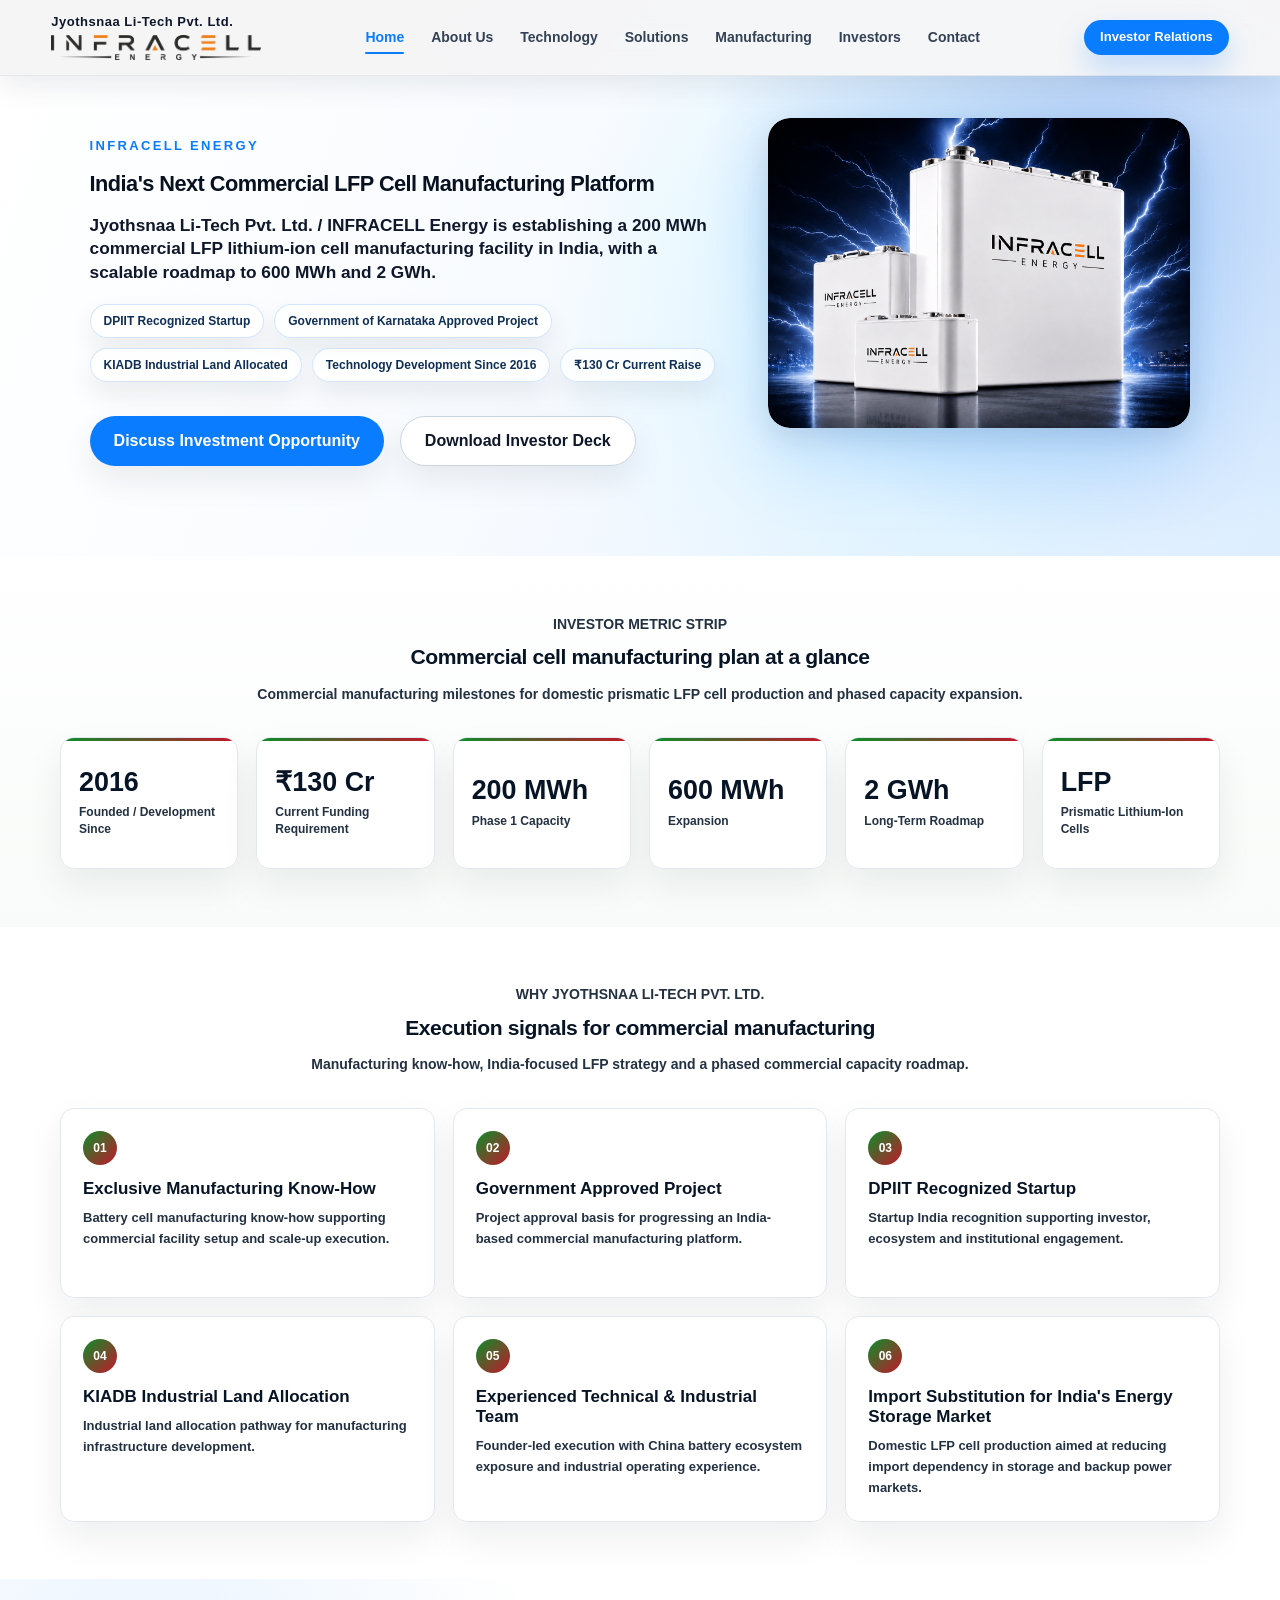
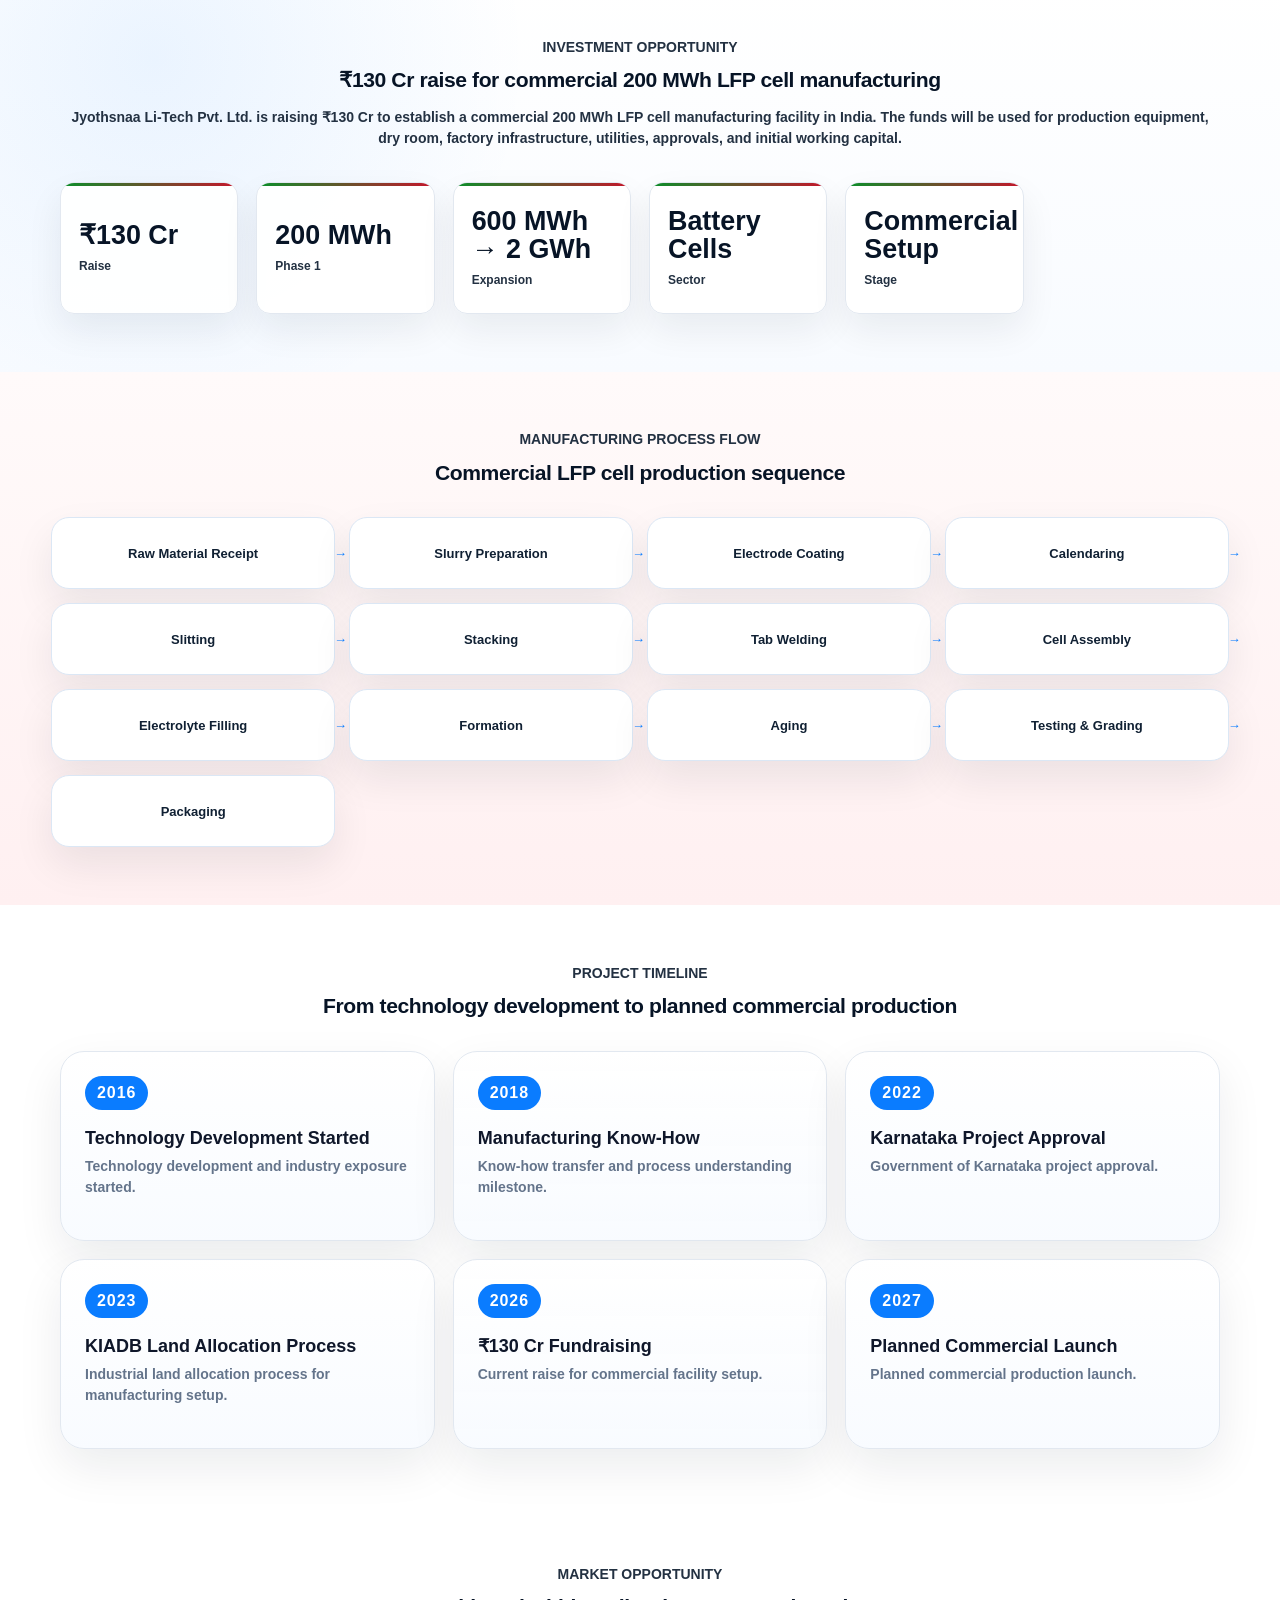
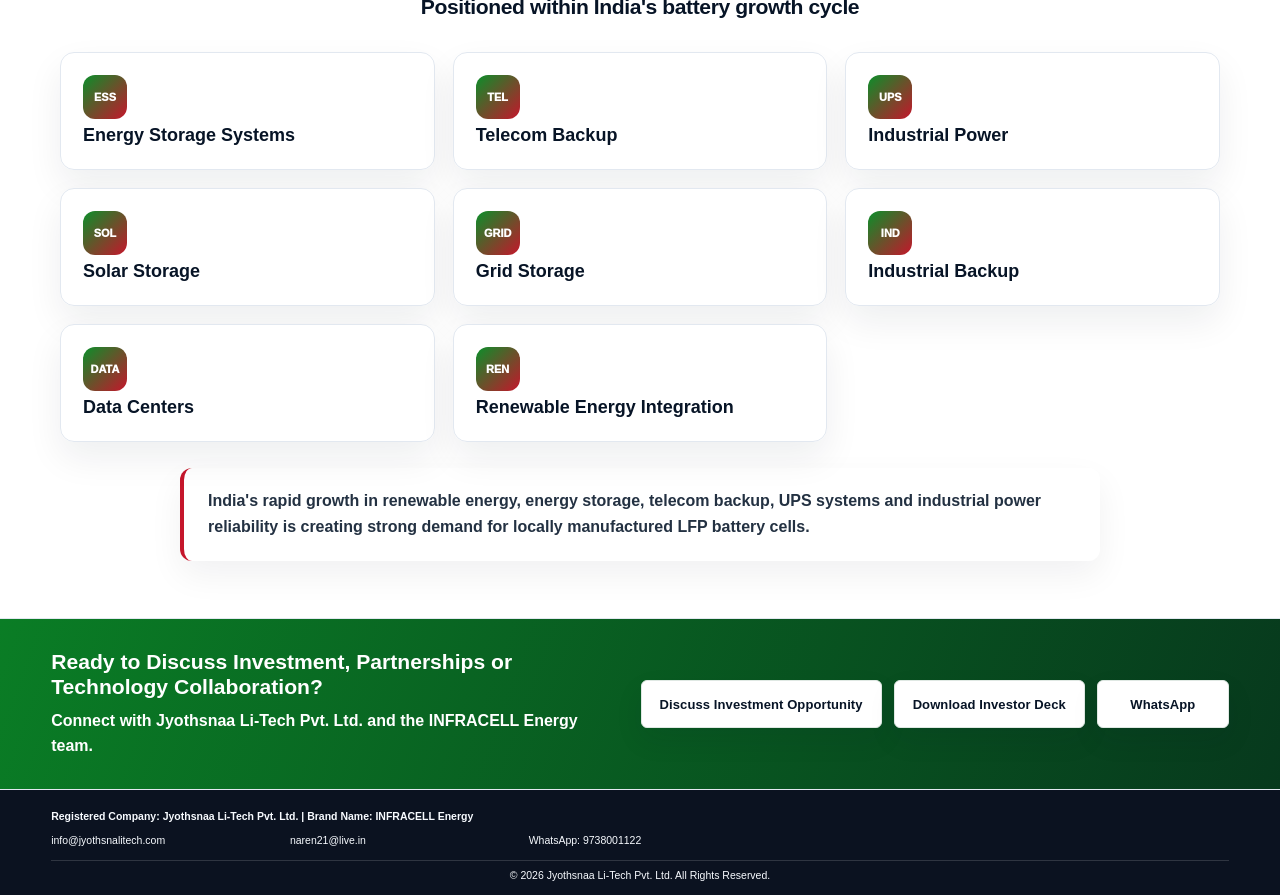
==== commit ed2791e3: "Add files via upload" ====
--- a/index.html
+++ b/index.html
@@ -3,22 +3,22 @@
   <head>
     <meta charset="utf-8">
     <meta name="viewport" content="width=device-width, initial-scale=1">
-    <title>Jyothsnaa Li-Tech Pvt Ltd | INFRACELL Energy Battery Manufacturing</title>
-    <meta name="description" content="Jyothsnaa Li-Tech Pvt Ltd is establishing a commercial LFP lithium-ion cell manufacturing platform in India under the INFRACELL Energy brand, with planned 200 MWh Phase 1 capacity and a roadmap to 600 MWh and 2 GWh.">
-    <meta name="keywords" content="Jyothsnaa Li-Tech, Jyothsnaa Li-Tech Pvt Ltd, INFRACELL, INFRACELL Energy, lithium-ion cell manufacturing India, LFP battery cells, battery manufacturing Karnataka, energy storage India">
+    <title>Jyothsnaa Li-Tech Pvt. Ltd. | INFRACELL Energy Battery Manufacturing</title>
+    <meta name="description" content="Jyothsnaa Li-Tech Pvt. Ltd. is establishing a commercial LFP lithium-ion cell manufacturing platform in India under the INFRACELL Energy brand, with planned 200 MWh Phase 1 capacity and a roadmap to 600 MWh and 2 GWh.">
+    <meta name="keywords" content="Jyothsnaa Li-Tech Pvt. Ltd., Jyothsnaa Li-Tech Pvt. Ltd., INFRACELL, INFRACELL Energy, lithium-ion cell manufacturing India, LFP battery cells, battery manufacturing Karnataka, energy storage India">
     <link rel="canonical" href="https://jyothsnalitech.com/">
-    <meta property="og:title" content="Jyothsnaa Li-Tech Pvt Ltd | INFRACELL Energy">
+    <meta property="og:title" content="Jyothsnaa Li-Tech Pvt. Ltd. | INFRACELL Energy">
     <meta property="og:description" content="Commercial LFP prismatic lithium-ion cell manufacturing platform in India for ESS, solar storage, UPS, telecom, industrial backup and grid storage applications.">
     <meta property="og:type" content="website">
     <meta property="og:url" content="https://jyothsnalitech.com/">
-    <meta property="og:site_name" content="Jyothsnaa Li-Tech Pvt Ltd">
+    <meta property="og:site_name" content="Jyothsnaa Li-Tech Pvt. Ltd.">
     <meta property="og:image" content="https://jyothsnalitech.com/assets/infracell-energy-lightning.png">
     <meta name="twitter:card" content="summary_large_image">
     <script type="application/ld+json">
       {
         "@context": "https://schema.org",
         "@type": "Organization",
-        "name": "Jyothsnaa Li-Tech Pvt Ltd",
+        "name": "Jyothsnaa Li-Tech Pvt. Ltd.",
         "alternateName": "INFRACELL Energy",
         "url": "https://jyothsnalitech.com/",
         "logo": "https://jyothsnalitech.com/assets/infracell-logo-official.png",
@@ -31,7 +31,7 @@
           "postalCode": "560079",
           "addressCountry": "IN"
         },
-        "description": "Jyothsnaa Li-Tech Pvt Ltd is establishing commercial LFP lithium-ion cell manufacturing capability under the INFRACELL Energy brand for ESS, solar storage, UPS, telecom backup, industrial backup and grid storage applications."
+        "description": "Jyothsnaa Li-Tech Pvt. Ltd. is establishing commercial LFP lithium-ion cell manufacturing capability under the INFRACELL Energy brand for ESS, solar storage, UPS, telecom backup, industrial backup and grid storage applications."
       }
     </script>
     <link rel="stylesheet" href="styles.css">
@@ -39,7 +39,7 @@
   <body class="cinematic-home investor-content-home">
     <header class="jlt-clean-header">
   <a class="jlt-brand" href="index.html">
-    <strong>Jyothsnaa Li-Tech Pvt Ltd</strong>
+    <strong>Jyothsnaa Li-Tech Pvt. Ltd.</strong>
     <img src="assets/infracell-logo-official.png" alt="INFRACELL Energy">
   </a>
     <nav class="jlt-nav">
@@ -57,12 +57,18 @@
       <section class="jlt-investor-hero">
         <div class="jlt-hero-copy">
           <p class="jlt-kicker">INFRACELL ENERGY</p>
-          <h1>Building India's Commercial LFP Cell Manufacturing Platform</h1>
-          <p class="jlt-subtitle">200 MWh commercial Phase 1 with a roadmap to 600 MWh and 2 GWh.</p>
-          <p class="jlt-body">Jyothsnaa Li-Tech Pvt Ltd / INFRACELL Energy is establishing a commercial LFP lithium-ion cell manufacturing facility in India for ESS, solar storage, UPS, telecom backup, industrial backup and grid storage applications.</p>
+          <h1>India's Next Commercial LFP Cell Manufacturing Platform</h1>
+          <p class="jlt-subtitle">Jyothsnaa Li-Tech Pvt. Ltd. / INFRACELL Energy is establishing a 200 MWh commercial LFP lithium-ion cell manufacturing facility in India, with a scalable roadmap to 600 MWh and 2 GWh.</p>
+          <div class="hero-proof-badges">
+            <span>DPIIT Recognized Startup</span>
+            <span>Government of Karnataka Approved Project</span>
+            <span>KIADB Industrial Land Allocated</span>
+            <span>Technology Development Since 2016</span>
+            <span>₹130 Cr Current Raise</span>
+          </div>
           <div class="jlt-actions">
-            <a class="jlt-primary" href="investors.html">Investor Relations</a>
-            <a class="jlt-secondary" href="technology.html">Technology Platform</a>
+            <a class="jlt-primary" href="investors.html">Discuss Investment Opportunity</a>
+            <a class="jlt-secondary" href="assets/Jyothsnaa-Li-Tech-Pvt-Ltd-Pitch-Deck-2026.pdf" target="_blank" rel="noopener">Download Investor Deck</a>
           </div>
         </div>
         <div class="jlt-brand-panel jlt-artwork-panel">
@@ -72,33 +78,85 @@
 
       <section class="section manufacturing-numbers-section investor-section">
         <div class="section-head">
-          <p class="kicker">Manufacturing Roadmap Numbers</p>
-          <h2>Cell-level roadmap with clear capacity milestones</h2>
+          <p class="kicker">Investor Metric Strip</p>
+          <h2>Commercial cell manufacturing plan at a glance</h2>
           <p>Commercial manufacturing milestones for domestic prismatic LFP cell production and phased capacity expansion.</p>
         </div>
         <div class="roadmap-number-grid enterprise-metric-grid">
-          <article><strong>200 MWh</strong><span>Phase 1 Commercial Capacity</span></article>
-          <article><strong>600 MWh</strong><span>Phase 2 Expansion</span></article>
-          <article><strong>2 GWh</strong><span>Phase 3 Scale Roadmap</span></article>
+          <article><strong>2016</strong><span>Founded / Development Since</span></article>
           <article><strong>₹130 Cr</strong><span>Current Funding Requirement</span></article>
+          <article><strong>200 MWh</strong><span>Phase 1 Capacity</span></article>
+          <article><strong>600 MWh</strong><span>Expansion</span></article>
+          <article><strong>2 GWh</strong><span>Long-Term Roadmap</span></article>
           <article><strong>LFP</strong><span>Prismatic Lithium-Ion Cells</span></article>
-          <article><strong>India</strong><span>Commercial Manufacturing Platform</span></article>
-        </div>
-      </section>
-
-      <section class="section why-jyothsna-section investor-section">
-        <div class="section-head">
-          <p class="kicker">Why Jyothsnaa Li-Tech</p>
+        </div>
+      </section>
+
+      <section class="section why-jyothsnaa-section investor-section">
+        <div class="section-head">
+          <p class="kicker">Why Jyothsnaa Li-Tech Pvt. Ltd.</p>
           <h2>Execution signals for commercial manufacturing</h2>
           <p>Manufacturing know-how, India-focused LFP strategy and a phased commercial capacity roadmap.</p>
         </div>
         <div class="why-grid institutional-card-grid">
-          <article><b>01</b><h3>Execution Proof Points</h3><p>Know-how, Karnataka approval, DPIIT recognition and land allocation.</p></article>
-          <article><b>02</b><h3>Manufacturing-first</h3><p>Commercial production planning, quality discipline and cell-level localization.</p></article>
-          <article><b>03</b><h3>India-ready LFP</h3><p>Safety-first prismatic chemistry for ESS, solar, UPS, telecom and industrial demand.</p></article>
-          <article><b>04</b><h3>Founder-led</h3><p>China battery ecosystem exposure and industrial execution experience.</p></article>
-          <article><b>05</b><h3>Phased Scale-Up</h3><p>Capacity roadmap from 200 MWh to 600 MWh and ultimately 2 GWh.</p></article>
-          <article><b>06</b><h3>Manufacturing Know-How</h3><p>Battery manufacturing know-how supporting commercial facility setup and scale-up execution.</p></article>
+          <article><b>01</b><h3>Exclusive Manufacturing Know-How</h3><p>Battery cell manufacturing know-how supporting commercial facility setup and scale-up execution.</p></article>
+          <article><b>02</b><h3>Government Approved Project</h3><p>Project approval basis for progressing an India-based commercial manufacturing platform.</p></article>
+          <article><b>03</b><h3>DPIIT Recognized Startup</h3><p>Startup India recognition supporting investor, ecosystem and institutional engagement.</p></article>
+          <article><b>04</b><h3>KIADB Industrial Land Allocation</h3><p>Industrial land allocation pathway for manufacturing infrastructure development.</p></article>
+          <article><b>05</b><h3>Experienced Technical & Industrial Team</h3><p>Founder-led execution with China battery ecosystem exposure and industrial operating experience.</p></article>
+          <article><b>06</b><h3>Import Substitution for India's Energy Storage Market</h3><p>Domestic LFP cell production aimed at reducing import dependency in storage and backup power markets.</p></article>
+        </div>
+      </section>
+
+      <section class="section investment-opportunity-section investor-section">
+        <div class="section-head">
+          <p class="kicker">Investment Opportunity</p>
+          <h2>₹130 Cr raise for commercial 200 MWh LFP cell manufacturing</h2>
+          <p>Jyothsnaa Li-Tech Pvt. Ltd. is raising ₹130 Cr to establish a commercial 200 MWh LFP cell manufacturing facility in India. The funds will be used for production equipment, dry room, factory infrastructure, utilities, approvals, and initial working capital.</p>
+        </div>
+        <div class="roadmap-number-grid enterprise-metric-grid">
+          <article><strong>₹130 Cr</strong><span>Raise</span></article>
+          <article><strong>200 MWh</strong><span>Phase 1</span></article>
+          <article><strong>600 MWh → 2 GWh</strong><span>Expansion</span></article>
+          <article><strong>Battery Cells</strong><span>Sector</span></article>
+          <article><strong>Commercial Setup</strong><span>Stage</span></article>
+        </div>
+      </section>
+
+      <section class="section process-flow-section investor-section">
+        <div class="section-head">
+          <p class="kicker">Manufacturing Process Flow</p>
+          <h2>Commercial LFP cell production sequence</h2>
+        </div>
+        <div class="commercial-process-flow">
+          <span>Raw Material Receipt</span>
+          <span>Slurry Preparation</span>
+          <span>Electrode Coating</span>
+          <span>Calendaring</span>
+          <span>Slitting</span>
+          <span>Stacking</span>
+          <span>Tab Welding</span>
+          <span>Cell Assembly</span>
+          <span>Electrolyte Filling</span>
+          <span>Formation</span>
+          <span>Aging</span>
+          <span>Testing & Grading</span>
+          <span>Packaging</span>
+        </div>
+      </section>
+
+      <section class="section project-timeline-section investor-section">
+        <div class="section-head">
+          <p class="kicker">Project Timeline</p>
+          <h2>From technology development to planned commercial production</h2>
+        </div>
+        <div class="clean-about-timeline commercial-timeline">
+          <article><strong>2016</strong><h3>Technology Development Started</h3><p>Technology development and industry exposure started.</p></article>
+          <article><strong>2018</strong><h3>Manufacturing Know-How</h3><p>Know-how transfer and process understanding milestone.</p></article>
+          <article><strong>2022</strong><h3>Karnataka Project Approval</h3><p>Government of Karnataka project approval.</p></article>
+          <article><strong>2023</strong><h3>KIADB Land Allocation Process</h3><p>Industrial land allocation process for manufacturing setup.</p></article>
+          <article><strong>2026</strong><h3>₹130 Cr Fundraising</h3><p>Current raise for commercial facility setup.</p></article>
+          <article><strong>2027</strong><h3>Planned Commercial Launch</h3><p>Planned commercial production launch.</p></article>
         </div>
       </section>
 
@@ -114,6 +172,8 @@
           <article><span>SOL</span><strong>Solar Storage</strong></article>
           <article><span>GRID</span><strong>Grid Storage</strong></article>
           <article><span>IND</span><strong>Industrial Backup</strong></article>
+          <article><span>DATA</span><strong>Data Centers</strong></article>
+          <article><span>REN</span><strong>Renewable Energy Integration</strong></article>
         </div>
         <p class="market-bottom-statement">India's rapid growth in renewable energy, energy storage, telecom backup, UPS systems and industrial power reliability is creating strong demand for locally manufactured LFP battery cells.</p>
       </section>
@@ -121,24 +181,24 @@
       <section class="cta-band">
         <div>
           <h2>Ready to Discuss Investment, Partnerships or Technology Collaboration?</h2>
-          <p>Connect with Jyothsnaa Li-Tech and the INFRACELL Energy team.</p>
+          <p>Connect with Jyothsnaa Li-Tech Pvt. Ltd. and the INFRACELL Energy team.</p>
         </div>
         <div class="cta-contact-actions">
-          <a class="btn" href="mailto:naren21@live.in?subject=Jyothsnaa%20Li-Tech%20Website%20Enquiry">Contact Narendra Srirams</a>
-          <a class="btn" href="tel:+919738001122">Call +91 9738001122</a>
+          <a class="btn" href="mailto:info@jyothsnalitech.com?subject=Jyothsnaa%20Li-Tech%20Pvt.%20Ltd.%20Investment%20Opportunity">Discuss Investment Opportunity</a>
+          <a class="btn" href="assets/Jyothsnaa-Li-Tech-Pvt-Ltd-Pitch-Deck-2026.pdf" target="_blank" rel="noopener">Download Investor Deck</a>
           <a class="btn" href="https://wa.me/919738001122" target="_blank" rel="noopener">WhatsApp</a>
         </div>
       </section>
     </main>
 
     <footer class="footer">
-      <p class="footer-institutional">Registered Company: Jyothsnaa Li-Tech Pvt Ltd | Brand Name: INFRACELL Energy</p>
+      <p class="footer-institutional">Registered Company: Jyothsnaa Li-Tech Pvt. Ltd. | Brand Name: INFRACELL Energy</p>
       <div class="footer-links clean-footer-links">
         <a href="mailto:info@jyothsnalitech.com">info@jyothsnalitech.com</a>
         <a href="mailto:naren21@live.in">naren21@live.in</a>
         <a href="https://wa.me/919738001122" target="_blank" rel="noopener">WhatsApp: 9738001122</a>
       </div>
-      <p>&copy; 2026 Jyothsnaa Li-Tech Pvt Ltd. All Rights Reserved.</p>
+      <p>&copy; 2026 Jyothsnaa Li-Tech Pvt. Ltd. All Rights Reserved.</p>
     </footer>
     <script src="site.js"></script>
   </body>
@@ -148,3 +208,9 @@
 
 
 
+
+
+
+
+
+
--- a/styles.css
+++ b/styles.css
@@ -9265,3 +9265,105 @@
     border-radius: 20px !important;
   }
 }
+
+/* Final institutional commercial-plan polish */
+.hero-proof-badges {
+  display: flex;
+  flex-wrap: wrap;
+  gap: 10px;
+  margin: 20px 0 6px;
+  max-width: 760px;
+}
+
+.hero-proof-badges span {
+  display: inline-flex;
+  align-items: center;
+  min-height: 34px;
+  padding: 8px 13px;
+  border: 1px solid rgba(10, 124, 255, 0.18);
+  border-radius: 999px;
+  background: rgba(255, 255, 255, 0.82);
+  color: #0f2f57;
+  font-size: 12px;
+  font-weight: 800;
+  box-shadow: 0 12px 26px rgba(15, 23, 42, 0.08);
+}
+
+.investment-opportunity-section {
+  background:
+    radial-gradient(circle at 12% 20%, rgba(10, 124, 255, 0.08), transparent 32%),
+    linear-gradient(180deg, #ffffff 0%, #f8fbff 100%);
+}
+
+.commercial-process-flow {
+  display: grid;
+  grid-template-columns: repeat(4, minmax(0, 1fr));
+  gap: 14px;
+  max-width: 1180px;
+  margin: 0 auto;
+}
+
+.commercial-process-flow span {
+  position: relative;
+  display: flex;
+  align-items: center;
+  justify-content: center;
+  min-height: 72px;
+  padding: 14px 18px;
+  border: 1px solid #dbe7f5;
+  border-radius: 18px;
+  background: #ffffff;
+  color: #102033;
+  font-size: 13px;
+  font-weight: 800;
+  text-align: center;
+  box-shadow: 0 18px 40px rgba(15, 23, 42, 0.08);
+}
+
+.commercial-process-flow span:not(:last-child)::after {
+  content: "→";
+  position: absolute;
+  right: -13px;
+  top: 50%;
+  transform: translateY(-50%);
+  color: #0a7cff;
+  font-weight: 900;
+  z-index: 2;
+}
+
+.commercial-timeline {
+  grid-template-columns: repeat(3, minmax(0, 1fr));
+}
+
+.market-card-grid article {
+  min-height: 118px;
+}
+
+@media (max-width: 980px) {
+  .commercial-process-flow {
+    grid-template-columns: repeat(2, minmax(0, 1fr));
+  }
+
+  .commercial-process-flow span:not(:last-child)::after {
+    display: none;
+  }
+
+  .commercial-timeline {
+    grid-template-columns: 1fr;
+  }
+}
+
+@media (max-width: 620px) {
+  .hero-proof-badges span {
+    width: 100%;
+    justify-content: center;
+  }
+
+  .commercial-process-flow {
+    grid-template-columns: 1fr;
+  }
+}
+
+
+
+
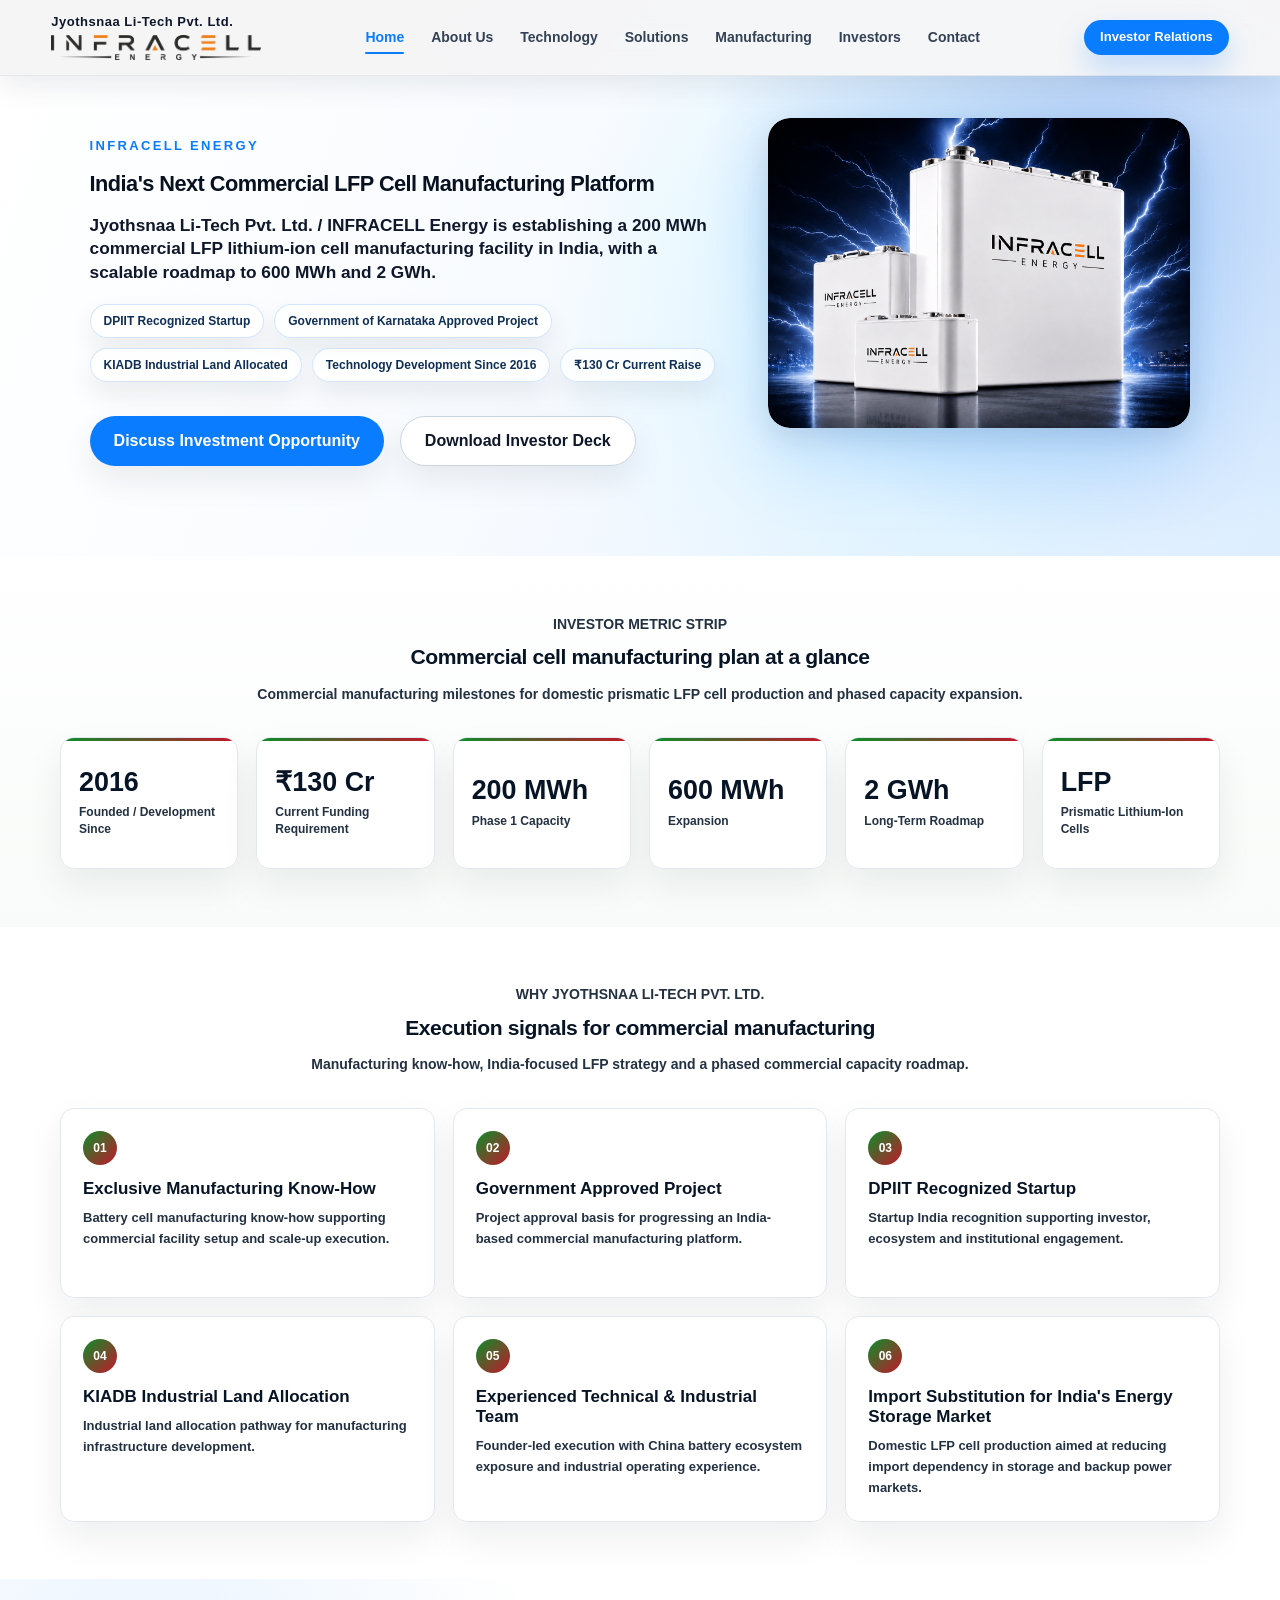
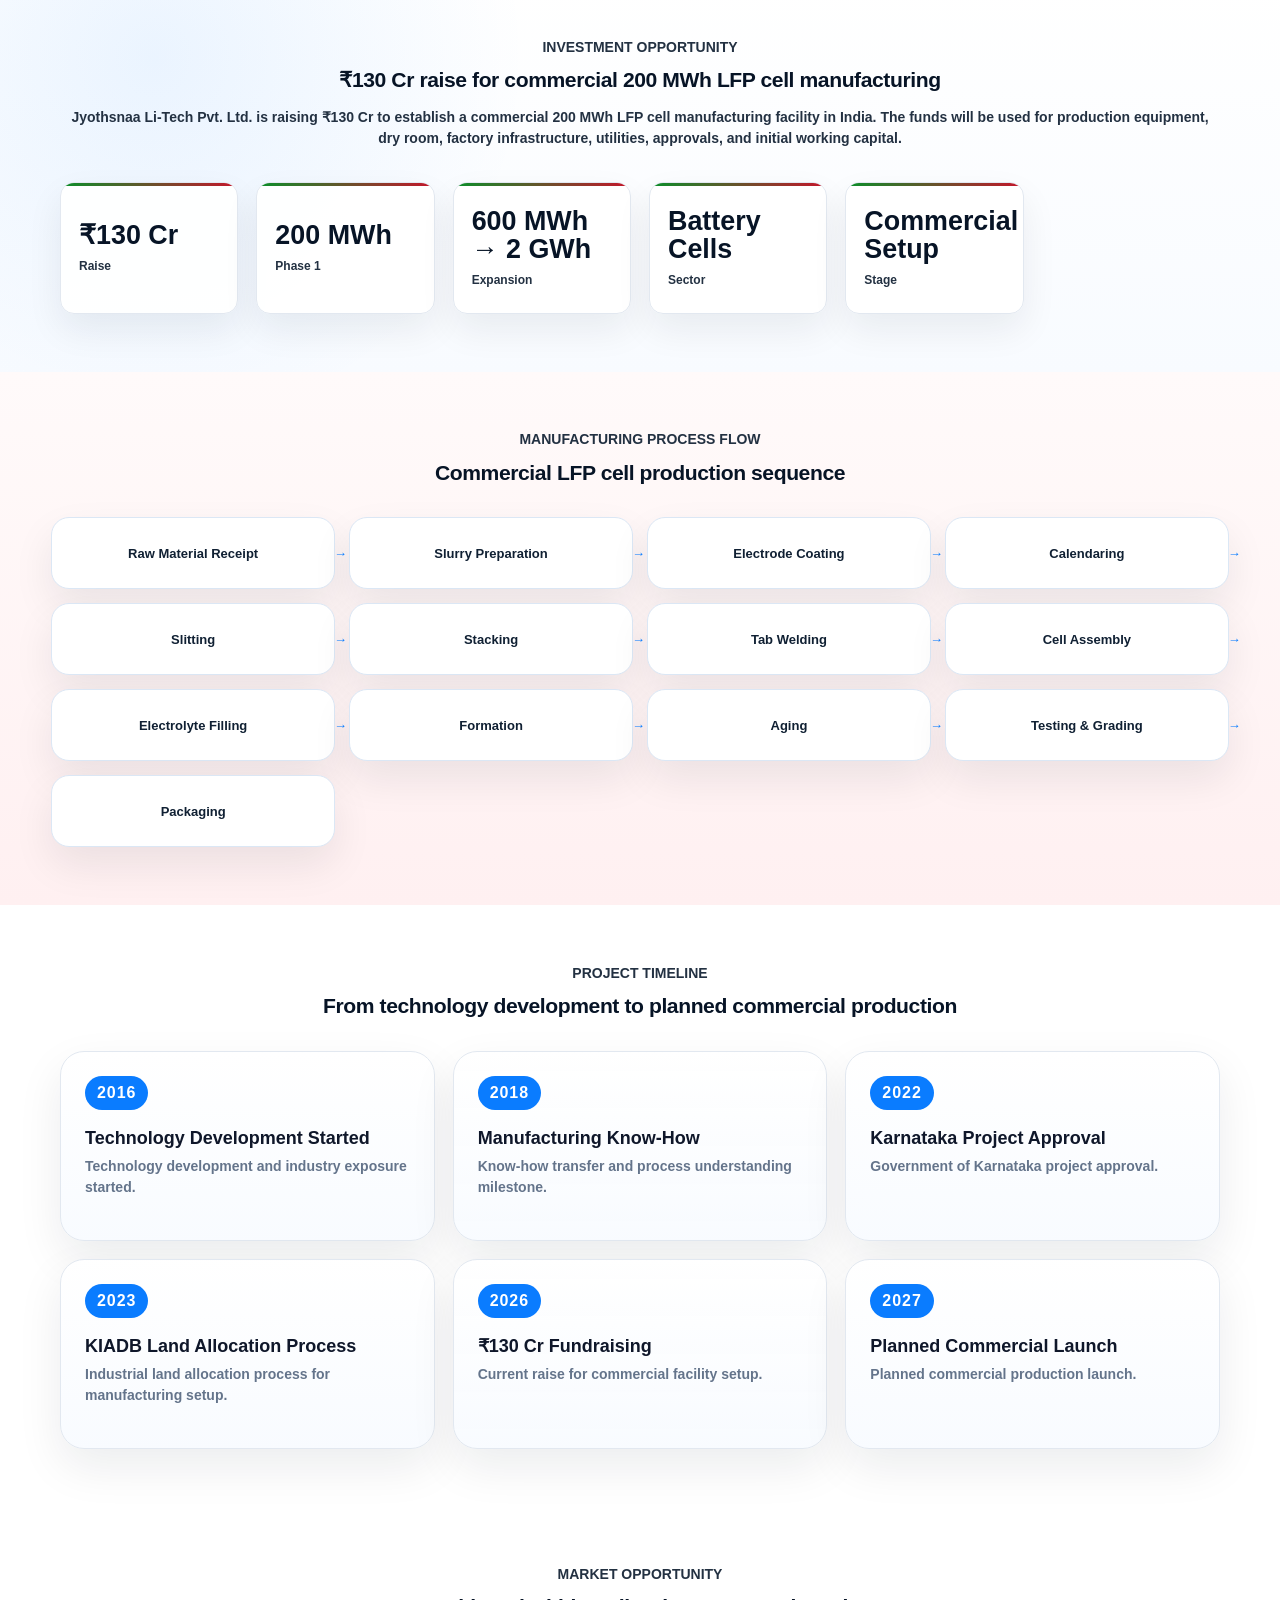
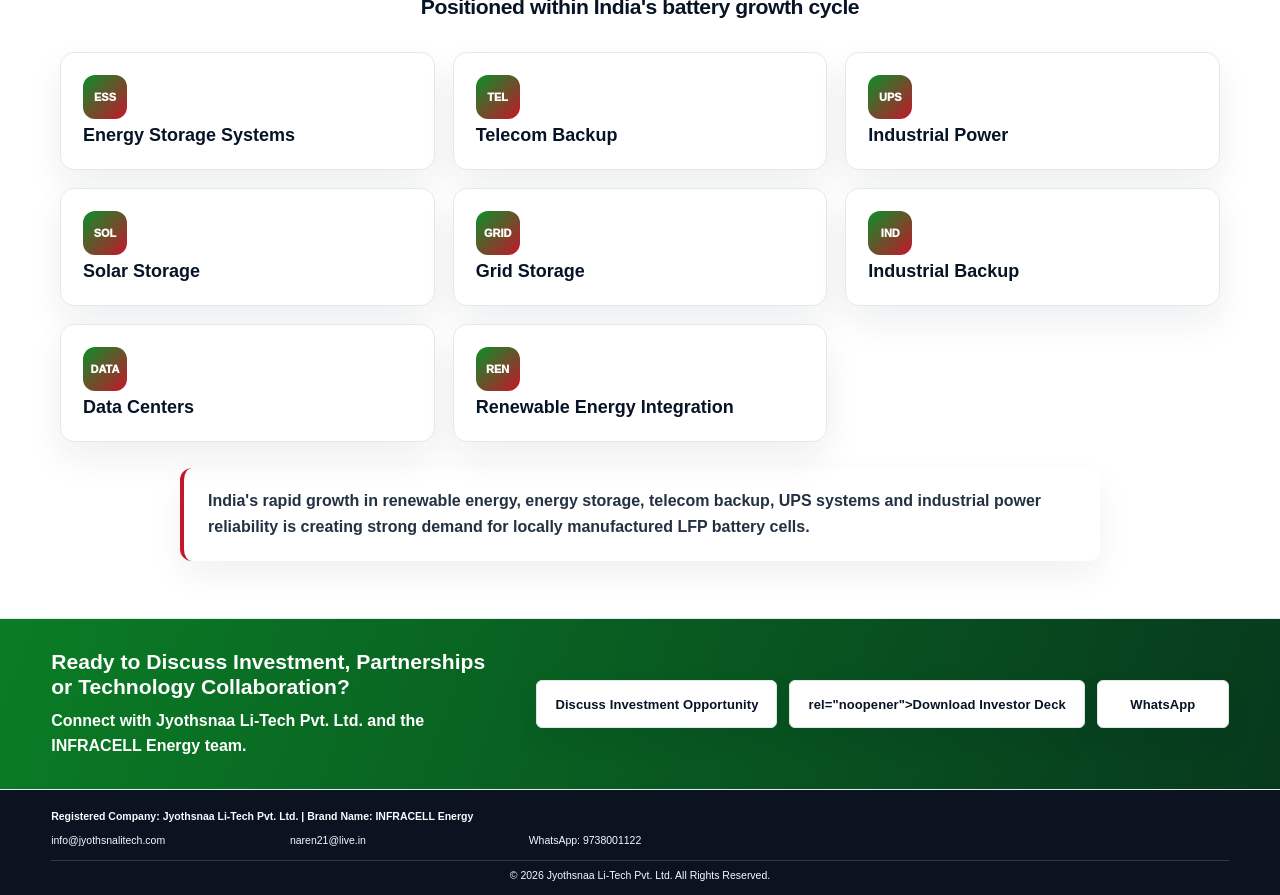
==== commit 9590ba1f: "Update index.html" ====
--- a/index.html
+++ b/index.html
@@ -1,216 +1,216 @@
-﻿<!doctype html>
-<html lang="en">
-  <head>
-    <meta charset="utf-8">
-    <meta name="viewport" content="width=device-width, initial-scale=1">
-    <title>Jyothsnaa Li-Tech Pvt. Ltd. | INFRACELL Energy Battery Manufacturing</title>
-    <meta name="description" content="Jyothsnaa Li-Tech Pvt. Ltd. is establishing a commercial LFP lithium-ion cell manufacturing platform in India under the INFRACELL Energy brand, with planned 200 MWh Phase 1 capacity and a roadmap to 600 MWh and 2 GWh.">
-    <meta name="keywords" content="Jyothsnaa Li-Tech Pvt. Ltd., Jyothsnaa Li-Tech Pvt. Ltd., INFRACELL, INFRACELL Energy, lithium-ion cell manufacturing India, LFP battery cells, battery manufacturing Karnataka, energy storage India">
-    <link rel="canonical" href="https://jyothsnalitech.com/">
-    <meta property="og:title" content="Jyothsnaa Li-Tech Pvt. Ltd. | INFRACELL Energy">
-    <meta property="og:description" content="Commercial LFP prismatic lithium-ion cell manufacturing platform in India for ESS, solar storage, UPS, telecom, industrial backup and grid storage applications.">
-    <meta property="og:type" content="website">
-    <meta property="og:url" content="https://jyothsnalitech.com/">
-    <meta property="og:site_name" content="Jyothsnaa Li-Tech Pvt. Ltd.">
-    <meta property="og:image" content="https://jyothsnalitech.com/assets/infracell-energy-lightning.png">
-    <meta name="twitter:card" content="summary_large_image">
-    <script type="application/ld+json">
-      {
-        "@context": "https://schema.org",
-        "@type": "Organization",
-        "name": "Jyothsnaa Li-Tech Pvt. Ltd.",
-        "alternateName": "INFRACELL Energy",
-        "url": "https://jyothsnalitech.com/",
-        "logo": "https://jyothsnalitech.com/assets/infracell-logo-official.png",
-        "email": "naren21@live.in",
-        "telephone": "+91 9738001122",
-        "address": {
-          "@type": "PostalAddress",
-          "streetAddress": "No 60, 12th Cross, Agrahara Dasarahalli",
-          "addressLocality": "Bangalore",
-          "postalCode": "560079",
-          "addressCountry": "IN"
-        },
-        "description": "Jyothsnaa Li-Tech Pvt. Ltd. is establishing commercial LFP lithium-ion cell manufacturing capability under the INFRACELL Energy brand for ESS, solar storage, UPS, telecom backup, industrial backup and grid storage applications."
-      }
-    </script>
-    <link rel="stylesheet" href="styles.css">
-  </head>
-  <body class="cinematic-home investor-content-home">
-    <header class="jlt-clean-header">
-  <a class="jlt-brand" href="index.html">
-    <strong>Jyothsnaa Li-Tech Pvt. Ltd.</strong>
-    <img src="assets/infracell-logo-official.png" alt="INFRACELL Energy">
-  </a>
-    <nav class="jlt-nav">
-    <a href="index.html">Home</a>
-    <a href="about.html">About Us</a>
-    <a href="technology.html">Technology</a>
-    <a href="solutions.html">Solutions</a>
-    <a href="manufacturing.html">Manufacturing</a>
-    <a href="investors.html">Investors</a>
-    <a href="contact.html">Contact</a>
-  </nav>
-  <a class="jlt-header-cta" href="investors.html">Investor Relations</a>
-</header>
-    <main>
-      <section class="jlt-investor-hero">
-        <div class="jlt-hero-copy">
-          <p class="jlt-kicker">INFRACELL ENERGY</p>
-          <h1>India's Next Commercial LFP Cell Manufacturing Platform</h1>
-          <p class="jlt-subtitle">Jyothsnaa Li-Tech Pvt. Ltd. / INFRACELL Energy is establishing a 200 MWh commercial LFP lithium-ion cell manufacturing facility in India, with a scalable roadmap to 600 MWh and 2 GWh.</p>
-          <div class="hero-proof-badges">
-            <span>DPIIT Recognized Startup</span>
-            <span>Government of Karnataka Approved Project</span>
-            <span>KIADB Industrial Land Allocated</span>
-            <span>Technology Development Since 2016</span>
-            <span>₹130 Cr Current Raise</span>
-          </div>
-          <div class="jlt-actions">
-            <a class="jlt-primary" href="investors.html">Discuss Investment Opportunity</a>
-            <a class="jlt-secondary" href="assets/Jyothsnaa-Li-Tech-Pvt-Ltd-Pitch-Deck-2026.pdf" target="_blank" rel="noopener">Download Investor Deck</a>
-          </div>
-        </div>
-        <div class="jlt-brand-panel jlt-artwork-panel">
-          <img class="jlt-home-artwork" src="assets/infracell-energy-lightning.png" alt="INFRACELL Energy advanced cell manufacturing artwork">
-        </div>
-      </section>
-
-      <section class="section manufacturing-numbers-section investor-section">
-        <div class="section-head">
-          <p class="kicker">Investor Metric Strip</p>
-          <h2>Commercial cell manufacturing plan at a glance</h2>
-          <p>Commercial manufacturing milestones for domestic prismatic LFP cell production and phased capacity expansion.</p>
-        </div>
-        <div class="roadmap-number-grid enterprise-metric-grid">
-          <article><strong>2016</strong><span>Founded / Development Since</span></article>
-          <article><strong>₹130 Cr</strong><span>Current Funding Requirement</span></article>
-          <article><strong>200 MWh</strong><span>Phase 1 Capacity</span></article>
-          <article><strong>600 MWh</strong><span>Expansion</span></article>
-          <article><strong>2 GWh</strong><span>Long-Term Roadmap</span></article>
-          <article><strong>LFP</strong><span>Prismatic Lithium-Ion Cells</span></article>
-        </div>
-      </section>
-
-      <section class="section why-jyothsnaa-section investor-section">
-        <div class="section-head">
-          <p class="kicker">Why Jyothsnaa Li-Tech Pvt. Ltd.</p>
-          <h2>Execution signals for commercial manufacturing</h2>
-          <p>Manufacturing know-how, India-focused LFP strategy and a phased commercial capacity roadmap.</p>
-        </div>
-        <div class="why-grid institutional-card-grid">
-          <article><b>01</b><h3>Exclusive Manufacturing Know-How</h3><p>Battery cell manufacturing know-how supporting commercial facility setup and scale-up execution.</p></article>
-          <article><b>02</b><h3>Government Approved Project</h3><p>Project approval basis for progressing an India-based commercial manufacturing platform.</p></article>
-          <article><b>03</b><h3>DPIIT Recognized Startup</h3><p>Startup India recognition supporting investor, ecosystem and institutional engagement.</p></article>
-          <article><b>04</b><h3>KIADB Industrial Land Allocation</h3><p>Industrial land allocation pathway for manufacturing infrastructure development.</p></article>
-          <article><b>05</b><h3>Experienced Technical & Industrial Team</h3><p>Founder-led execution with China battery ecosystem exposure and industrial operating experience.</p></article>
-          <article><b>06</b><h3>Import Substitution for India's Energy Storage Market</h3><p>Domestic LFP cell production aimed at reducing import dependency in storage and backup power markets.</p></article>
-        </div>
-      </section>
-
-      <section class="section investment-opportunity-section investor-section">
-        <div class="section-head">
-          <p class="kicker">Investment Opportunity</p>
-          <h2>₹130 Cr raise for commercial 200 MWh LFP cell manufacturing</h2>
-          <p>Jyothsnaa Li-Tech Pvt. Ltd. is raising ₹130 Cr to establish a commercial 200 MWh LFP cell manufacturing facility in India. The funds will be used for production equipment, dry room, factory infrastructure, utilities, approvals, and initial working capital.</p>
-        </div>
-        <div class="roadmap-number-grid enterprise-metric-grid">
-          <article><strong>₹130 Cr</strong><span>Raise</span></article>
-          <article><strong>200 MWh</strong><span>Phase 1</span></article>
-          <article><strong>600 MWh → 2 GWh</strong><span>Expansion</span></article>
-          <article><strong>Battery Cells</strong><span>Sector</span></article>
-          <article><strong>Commercial Setup</strong><span>Stage</span></article>
-        </div>
-      </section>
-
-      <section class="section process-flow-section investor-section">
-        <div class="section-head">
-          <p class="kicker">Manufacturing Process Flow</p>
-          <h2>Commercial LFP cell production sequence</h2>
-        </div>
-        <div class="commercial-process-flow">
-          <span>Raw Material Receipt</span>
-          <span>Slurry Preparation</span>
-          <span>Electrode Coating</span>
-          <span>Calendaring</span>
-          <span>Slitting</span>
-          <span>Stacking</span>
-          <span>Tab Welding</span>
-          <span>Cell Assembly</span>
-          <span>Electrolyte Filling</span>
-          <span>Formation</span>
-          <span>Aging</span>
-          <span>Testing & Grading</span>
-          <span>Packaging</span>
-        </div>
-      </section>
-
-      <section class="section project-timeline-section investor-section">
-        <div class="section-head">
-          <p class="kicker">Project Timeline</p>
-          <h2>From technology development to planned commercial production</h2>
-        </div>
-        <div class="clean-about-timeline commercial-timeline">
-          <article><strong>2016</strong><h3>Technology Development Started</h3><p>Technology development and industry exposure started.</p></article>
-          <article><strong>2018</strong><h3>Manufacturing Know-How</h3><p>Know-how transfer and process understanding milestone.</p></article>
-          <article><strong>2022</strong><h3>Karnataka Project Approval</h3><p>Government of Karnataka project approval.</p></article>
-          <article><strong>2023</strong><h3>KIADB Land Allocation Process</h3><p>Industrial land allocation process for manufacturing setup.</p></article>
-          <article><strong>2026</strong><h3>₹130 Cr Fundraising</h3><p>Current raise for commercial facility setup.</p></article>
-          <article><strong>2027</strong><h3>Planned Commercial Launch</h3><p>Planned commercial production launch.</p></article>
-        </div>
-      </section>
-
-      <section class="section market-opportunity-section investor-section">
-        <div class="section-head">
-          <p class="kicker">Market Opportunity</p>
-          <h2>Positioned within India's battery growth cycle</h2>
-        </div>
-        <div class="market-card-grid">
-          <article><span>ESS</span><strong>Energy Storage Systems</strong></article>
-          <article><span>TEL</span><strong>Telecom Backup</strong></article>
-          <article><span>UPS</span><strong>Industrial Power</strong></article>
-          <article><span>SOL</span><strong>Solar Storage</strong></article>
-          <article><span>GRID</span><strong>Grid Storage</strong></article>
-          <article><span>IND</span><strong>Industrial Backup</strong></article>
-          <article><span>DATA</span><strong>Data Centers</strong></article>
-          <article><span>REN</span><strong>Renewable Energy Integration</strong></article>
-        </div>
-        <p class="market-bottom-statement">India's rapid growth in renewable energy, energy storage, telecom backup, UPS systems and industrial power reliability is creating strong demand for locally manufactured LFP battery cells.</p>
-      </section>
-
-      <section class="cta-band">
-        <div>
-          <h2>Ready to Discuss Investment, Partnerships or Technology Collaboration?</h2>
-          <p>Connect with Jyothsnaa Li-Tech Pvt. Ltd. and the INFRACELL Energy team.</p>
-        </div>
-        <div class="cta-contact-actions">
-          <a class="btn" href="mailto:info@jyothsnalitech.com?subject=Jyothsnaa%20Li-Tech%20Pvt.%20Ltd.%20Investment%20Opportunity">Discuss Investment Opportunity</a>
-          <a class="btn" href="assets/Jyothsnaa-Li-Tech-Pvt-Ltd-Pitch-Deck-2026.pdf" target="_blank" rel="noopener">Download Investor Deck</a>
-          <a class="btn" href="https://wa.me/919738001122" target="_blank" rel="noopener">WhatsApp</a>
-        </div>
-      </section>
-    </main>
-
-    <footer class="footer">
-      <p class="footer-institutional">Registered Company: Jyothsnaa Li-Tech Pvt. Ltd. | Brand Name: INFRACELL Energy</p>
-      <div class="footer-links clean-footer-links">
-        <a href="mailto:info@jyothsnalitech.com">info@jyothsnalitech.com</a>
-        <a href="mailto:naren21@live.in">naren21@live.in</a>
-        <a href="https://wa.me/919738001122" target="_blank" rel="noopener">WhatsApp: 9738001122</a>
-      </div>
-      <p>&copy; 2026 Jyothsnaa Li-Tech Pvt. Ltd. All Rights Reserved.</p>
-    </footer>
-    <script src="site.js"></script>
-  </body>
-</html>
-
-
-
-
-
-
-
-
-
-
-
+﻿<!doctype html>
+<html lang="en">
+  <head>
+    <meta charset="utf-8">
+    <meta name="viewport" content="width=device-width, initial-scale=1">
+    <title>Jyothsnaa Li-Tech Pvt. Ltd. | INFRACELL Energy Battery Manufacturing</title>
+    <meta name="description" content="Jyothsnaa Li-Tech Pvt. Ltd. is establishing a commercial LFP lithium-ion cell manufacturing platform in India under the INFRACELL Energy brand, with planned 200 MWh Phase 1 capacity and a roadmap to 600 MWh and 2 GWh.">
+    <meta name="keywords" content="Jyothsnaa Li-Tech Pvt. Ltd., Jyothsnaa Li-Tech Pvt. Ltd., INFRACELL, INFRACELL Energy, lithium-ion cell manufacturing India, LFP battery cells, battery manufacturing Karnataka, energy storage India">
+    <link rel="canonical" href="https://jyothsnalitech.com/">
+    <meta property="og:title" content="Jyothsnaa Li-Tech Pvt. Ltd. | INFRACELL Energy">
+    <meta property="og:description" content="Commercial LFP prismatic lithium-ion cell manufacturing platform in India for ESS, solar storage, UPS, telecom, industrial backup and grid storage applications.">
+    <meta property="og:type" content="website">
+    <meta property="og:url" content="https://jyothsnalitech.com/">
+    <meta property="og:site_name" content="Jyothsnaa Li-Tech Pvt. Ltd.">
+    <meta property="og:image" content="https://jyothsnalitech.com/assets/infracell-energy-lightning.png">
+    <meta name="twitter:card" content="summary_large_image">
+    <script type="application/ld+json">
+      {
+        "@context": "https://schema.org",
+        "@type": "Organization",
+        "name": "Jyothsnaa Li-Tech Pvt. Ltd.",
+        "alternateName": "INFRACELL Energy",
+        "url": "https://jyothsnalitech.com/",
+        "logo": "https://jyothsnalitech.com/assets/infracell-logo-official.png",
+        "email": "naren21@live.in",
+        "telephone": "+91 9738001122",
+        "address": {
+          "@type": "PostalAddress",
+          "streetAddress": "No 60, 12th Cross, Agrahara Dasarahalli",
+          "addressLocality": "Bangalore",
+          "postalCode": "560079",
+          "addressCountry": "IN"
+        },
+        "description": "Jyothsnaa Li-Tech Pvt. Ltd. is establishing commercial LFP lithium-ion cell manufacturing capability under the INFRACELL Energy brand for ESS, solar storage, UPS, telecom backup, industrial backup and grid storage applications."
+      }
+    </script>
+    <link rel="stylesheet" href="styles.css">
+  </head>
+  <body class="cinematic-home investor-content-home">
+    <header class="jlt-clean-header">
+  <a class="jlt-brand" href="index.html">
+    <strong>Jyothsnaa Li-Tech Pvt. Ltd.</strong>
+    <img src="assets/infracell-logo-official.png" alt="INFRACELL Energy">
+  </a>
+    <nav class="jlt-nav">
+    <a href="index.html">Home</a>
+    <a href="about.html">About Us</a>
+    <a href="technology.html">Technology</a>
+    <a href="solutions.html">Solutions</a>
+    <a href="manufacturing.html">Manufacturing</a>
+    <a href="investors.html">Investors</a>
+    <a href="contact.html">Contact</a>
+  </nav>
+  <a class="jlt-header-cta" href="investors.html">Investor Relations</a>
+</header>
+    <main>
+      <section class="jlt-investor-hero">
+        <div class="jlt-hero-copy">
+          <p class="jlt-kicker">INFRACELL ENERGY</p>
+          <h1>India's Next Commercial LFP Cell Manufacturing Platform</h1>
+          <p class="jlt-subtitle">Jyothsnaa Li-Tech Pvt. Ltd. / INFRACELL Energy is establishing a 200 MWh commercial LFP lithium-ion cell manufacturing facility in India, with a scalable roadmap to 600 MWh and 2 GWh.</p>
+          <div class="hero-proof-badges">
+            <span>DPIIT Recognized Startup</span>
+            <span>Government of Karnataka Approved Project</span>
+            <span>KIADB Industrial Land Allocated</span>
+            <span>Technology Development Since 2016</span>
+            <span>₹130 Cr Current Raise</span>
+          </div>
+          <div class="jlt-actions">
+            <a class="jlt-primary" href="investors.html">Discuss Investment Opportunity</a>
+            <a class="jlt-secondary" href="/assets/Jyothsnaa-Li-Tech-Pitch-Deck-2026.pdf" target="_blank" rel="noopener">Download Investor Deck</a>
+          </div>
+        </div>
+        <div class="jlt-brand-panel jlt-artwork-panel">
+          <img class="jlt-home-artwork" src="assets/infracell-energy-lightning.png" alt="INFRACELL Energy advanced cell manufacturing artwork">
+        </div>
+      </section>
+
+      <section class="section manufacturing-numbers-section investor-section">
+        <div class="section-head">
+          <p class="kicker">Investor Metric Strip</p>
+          <h2>Commercial cell manufacturing plan at a glance</h2>
+          <p>Commercial manufacturing milestones for domestic prismatic LFP cell production and phased capacity expansion.</p>
+        </div>
+        <div class="roadmap-number-grid enterprise-metric-grid">
+          <article><strong>2016</strong><span>Founded / Development Since</span></article>
+          <article><strong>₹130 Cr</strong><span>Current Funding Requirement</span></article>
+          <article><strong>200 MWh</strong><span>Phase 1 Capacity</span></article>
+          <article><strong>600 MWh</strong><span>Expansion</span></article>
+          <article><strong>2 GWh</strong><span>Long-Term Roadmap</span></article>
+          <article><strong>LFP</strong><span>Prismatic Lithium-Ion Cells</span></article>
+        </div>
+      </section>
+
+      <section class="section why-jyothsnaa-section investor-section">
+        <div class="section-head">
+          <p class="kicker">Why Jyothsnaa Li-Tech Pvt. Ltd.</p>
+          <h2>Execution signals for commercial manufacturing</h2>
+          <p>Manufacturing know-how, India-focused LFP strategy and a phased commercial capacity roadmap.</p>
+        </div>
+        <div class="why-grid institutional-card-grid">
+          <article><b>01</b><h3>Exclusive Manufacturing Know-How</h3><p>Battery cell manufacturing know-how supporting commercial facility setup and scale-up execution.</p></article>
+          <article><b>02</b><h3>Government Approved Project</h3><p>Project approval basis for progressing an India-based commercial manufacturing platform.</p></article>
+          <article><b>03</b><h3>DPIIT Recognized Startup</h3><p>Startup India recognition supporting investor, ecosystem and institutional engagement.</p></article>
+          <article><b>04</b><h3>KIADB Industrial Land Allocation</h3><p>Industrial land allocation pathway for manufacturing infrastructure development.</p></article>
+          <article><b>05</b><h3>Experienced Technical & Industrial Team</h3><p>Founder-led execution with China battery ecosystem exposure and industrial operating experience.</p></article>
+          <article><b>06</b><h3>Import Substitution for India's Energy Storage Market</h3><p>Domestic LFP cell production aimed at reducing import dependency in storage and backup power markets.</p></article>
+        </div>
+      </section>
+
+      <section class="section investment-opportunity-section investor-section">
+        <div class="section-head">
+          <p class="kicker">Investment Opportunity</p>
+          <h2>₹130 Cr raise for commercial 200 MWh LFP cell manufacturing</h2>
+          <p>Jyothsnaa Li-Tech Pvt. Ltd. is raising ₹130 Cr to establish a commercial 200 MWh LFP cell manufacturing facility in India. The funds will be used for production equipment, dry room, factory infrastructure, utilities, approvals, and initial working capital.</p>
+        </div>
+        <div class="roadmap-number-grid enterprise-metric-grid">
+          <article><strong>₹130 Cr</strong><span>Raise</span></article>
+          <article><strong>200 MWh</strong><span>Phase 1</span></article>
+          <article><strong>600 MWh → 2 GWh</strong><span>Expansion</span></article>
+          <article><strong>Battery Cells</strong><span>Sector</span></article>
+          <article><strong>Commercial Setup</strong><span>Stage</span></article>
+        </div>
+      </section>
+
+      <section class="section process-flow-section investor-section">
+        <div class="section-head">
+          <p class="kicker">Manufacturing Process Flow</p>
+          <h2>Commercial LFP cell production sequence</h2>
+        </div>
+        <div class="commercial-process-flow">
+          <span>Raw Material Receipt</span>
+          <span>Slurry Preparation</span>
+          <span>Electrode Coating</span>
+          <span>Calendaring</span>
+          <span>Slitting</span>
+          <span>Stacking</span>
+          <span>Tab Welding</span>
+          <span>Cell Assembly</span>
+          <span>Electrolyte Filling</span>
+          <span>Formation</span>
+          <span>Aging</span>
+          <span>Testing & Grading</span>
+          <span>Packaging</span>
+        </div>
+      </section>
+
+      <section class="section project-timeline-section investor-section">
+        <div class="section-head">
+          <p class="kicker">Project Timeline</p>
+          <h2>From technology development to planned commercial production</h2>
+        </div>
+        <div class="clean-about-timeline commercial-timeline">
+          <article><strong>2016</strong><h3>Technology Development Started</h3><p>Technology development and industry exposure started.</p></article>
+          <article><strong>2018</strong><h3>Manufacturing Know-How</h3><p>Know-how transfer and process understanding milestone.</p></article>
+          <article><strong>2022</strong><h3>Karnataka Project Approval</h3><p>Government of Karnataka project approval.</p></article>
+          <article><strong>2023</strong><h3>KIADB Land Allocation Process</h3><p>Industrial land allocation process for manufacturing setup.</p></article>
+          <article><strong>2026</strong><h3>₹130 Cr Fundraising</h3><p>Current raise for commercial facility setup.</p></article>
+          <article><strong>2027</strong><h3>Planned Commercial Launch</h3><p>Planned commercial production launch.</p></article>
+        </div>
+      </section>
+
+      <section class="section market-opportunity-section investor-section">
+        <div class="section-head">
+          <p class="kicker">Market Opportunity</p>
+          <h2>Positioned within India's battery growth cycle</h2>
+        </div>
+        <div class="market-card-grid">
+          <article><span>ESS</span><strong>Energy Storage Systems</strong></article>
+          <article><span>TEL</span><strong>Telecom Backup</strong></article>
+          <article><span>UPS</span><strong>Industrial Power</strong></article>
+          <article><span>SOL</span><strong>Solar Storage</strong></article>
+          <article><span>GRID</span><strong>Grid Storage</strong></article>
+          <article><span>IND</span><strong>Industrial Backup</strong></article>
+          <article><span>DATA</span><strong>Data Centers</strong></article>
+          <article><span>REN</span><strong>Renewable Energy Integration</strong></article>
+        </div>
+        <p class="market-bottom-statement">India's rapid growth in renewable energy, energy storage, telecom backup, UPS systems and industrial power reliability is creating strong demand for locally manufactured LFP battery cells.</p>
+      </section>
+
+      <section class="cta-band">
+        <div>
+          <h2>Ready to Discuss Investment, Partnerships or Technology Collaboration?</h2>
+          <p>Connect with Jyothsnaa Li-Tech Pvt. Ltd. and the INFRACELL Energy team.</p>
+        </div>
+        <div class="cta-contact-actions">
+          <a class="btn" href="mailto:info@jyothsnalitech.com?subject=Jyothsnaa%20Li-Tech%20Pvt.%20Ltd.%20Investment%20Opportunity">Discuss Investment Opportunity</a>
+          <a class="btn" href=<a href="/assets/Jyothsnaa-Li-Tech-Pitch-Deck-2026.pdf" target="_blank"> rel="noopener">Download Investor Deck</a>
+          <a class="btn" href="https://wa.me/919738001122" target="_blank" rel="noopener">WhatsApp</a>
+        </div>
+      </section>
+    </main>
+
+    <footer class="footer">
+      <p class="footer-institutional">Registered Company: Jyothsnaa Li-Tech Pvt. Ltd. | Brand Name: INFRACELL Energy</p>
+      <div class="footer-links clean-footer-links">
+        <a href="mailto:info@jyothsnalitech.com">info@jyothsnalitech.com</a>
+        <a href="mailto:naren21@live.in">naren21@live.in</a>
+        <a href="https://wa.me/919738001122" target="_blank" rel="noopener">WhatsApp: 9738001122</a>
+      </div>
+      <p>&copy; 2026 Jyothsnaa Li-Tech Pvt. Ltd. All Rights Reserved.</p>
+    </footer>
+    <script src="site.js"></script>
+  </body>
+</html>
+
+
+
+
+
+
+
+
+
+
+
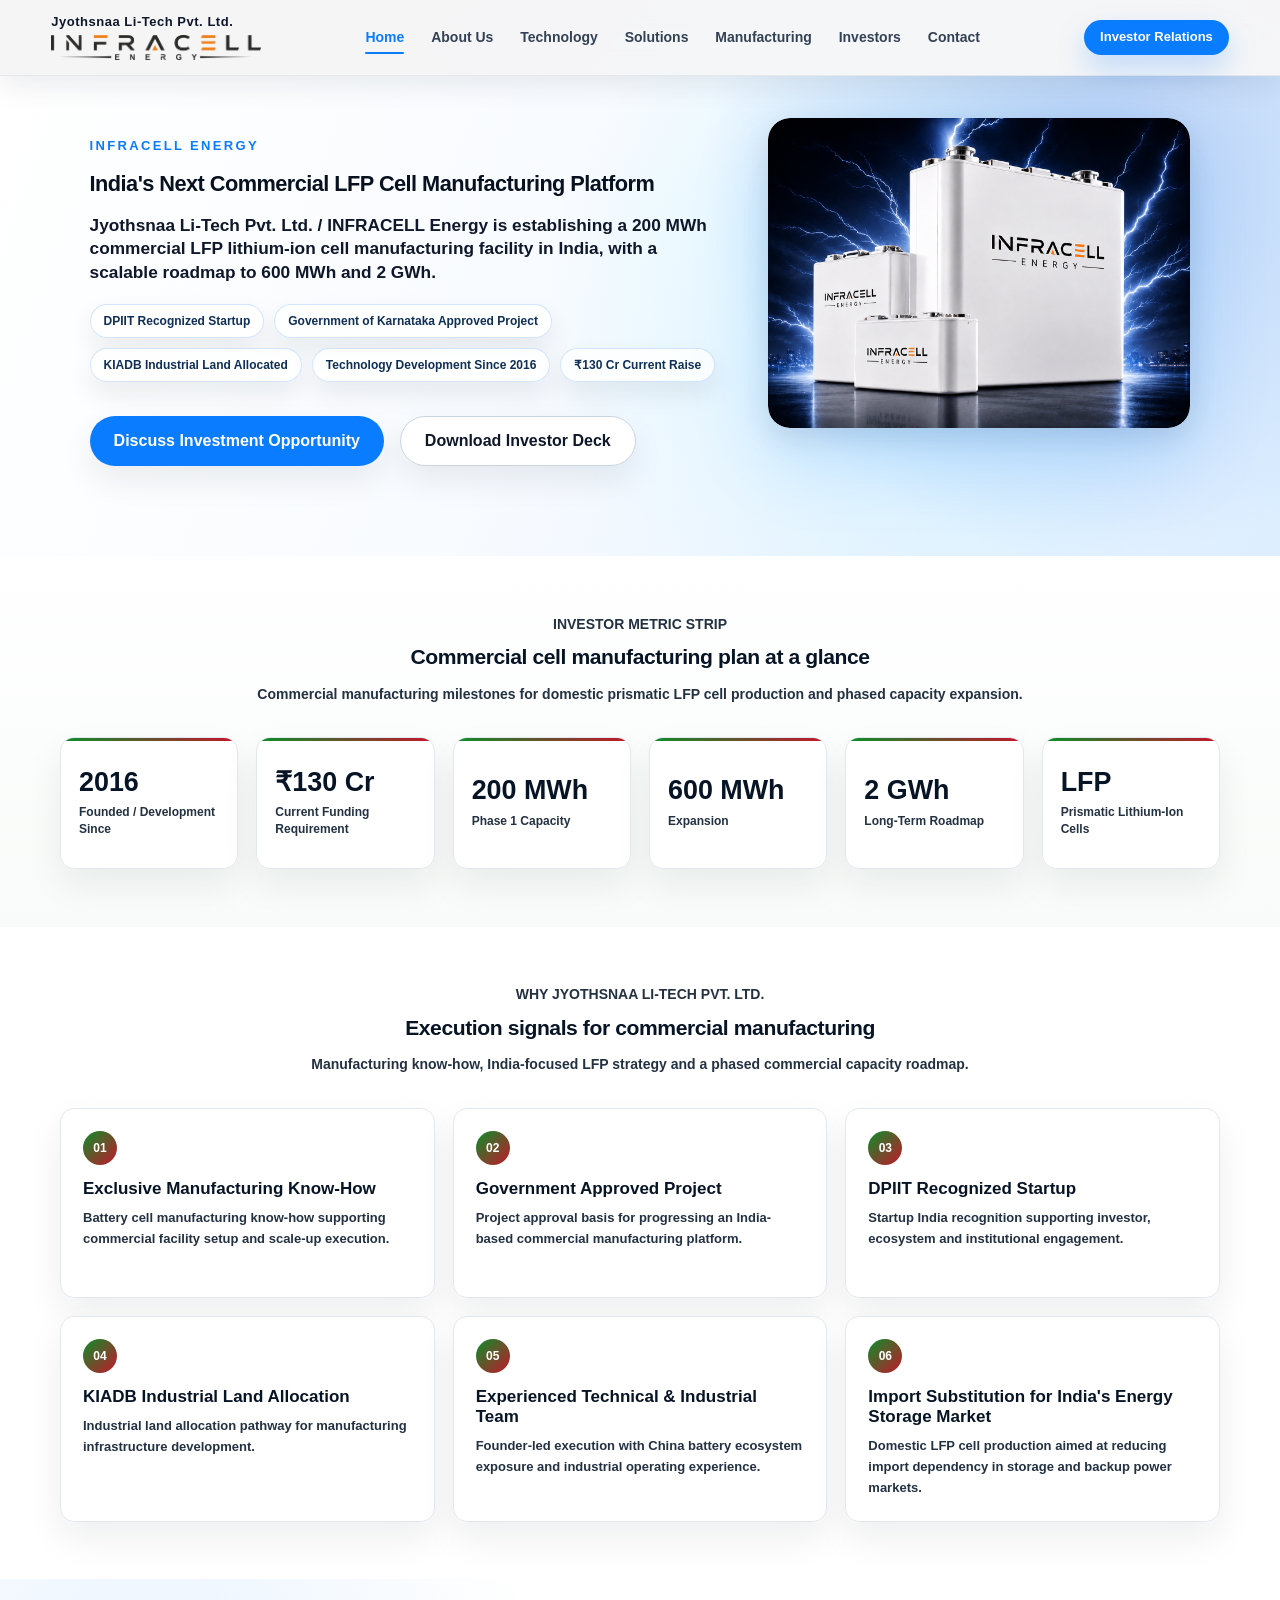
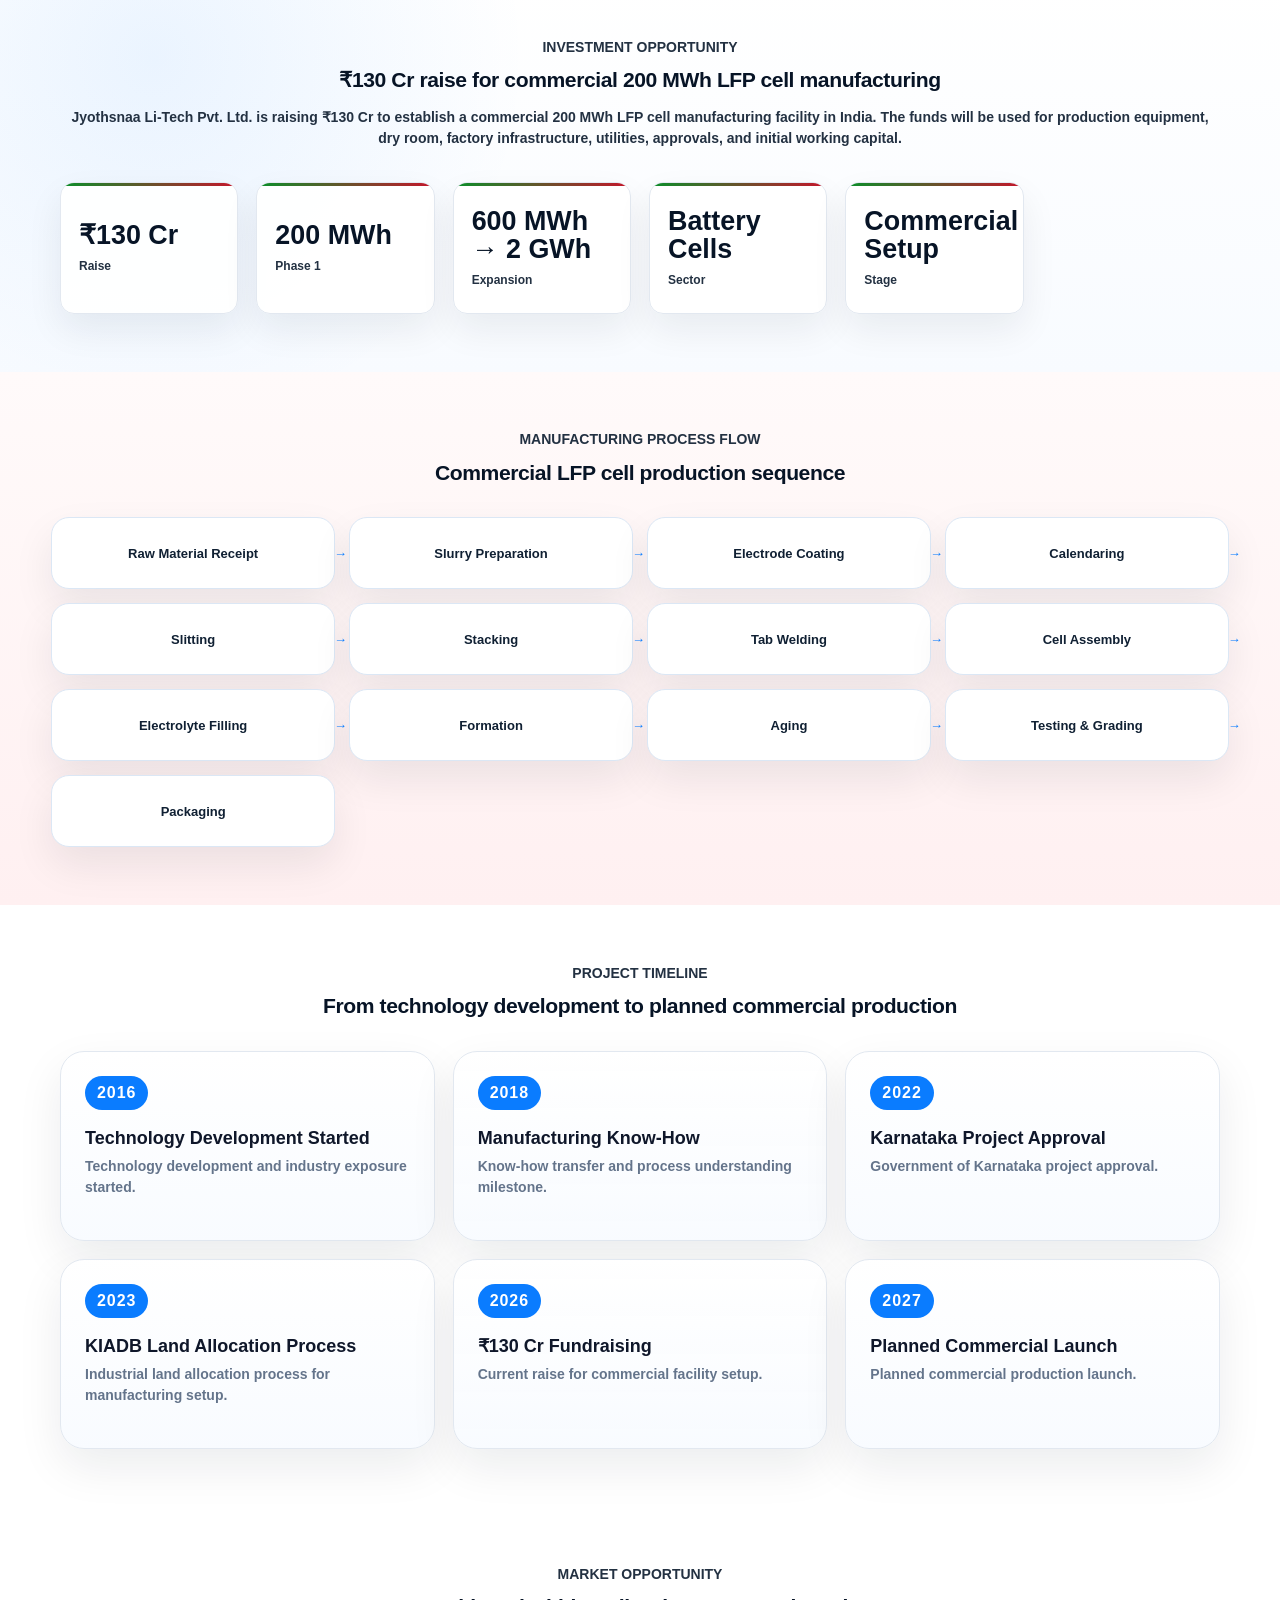
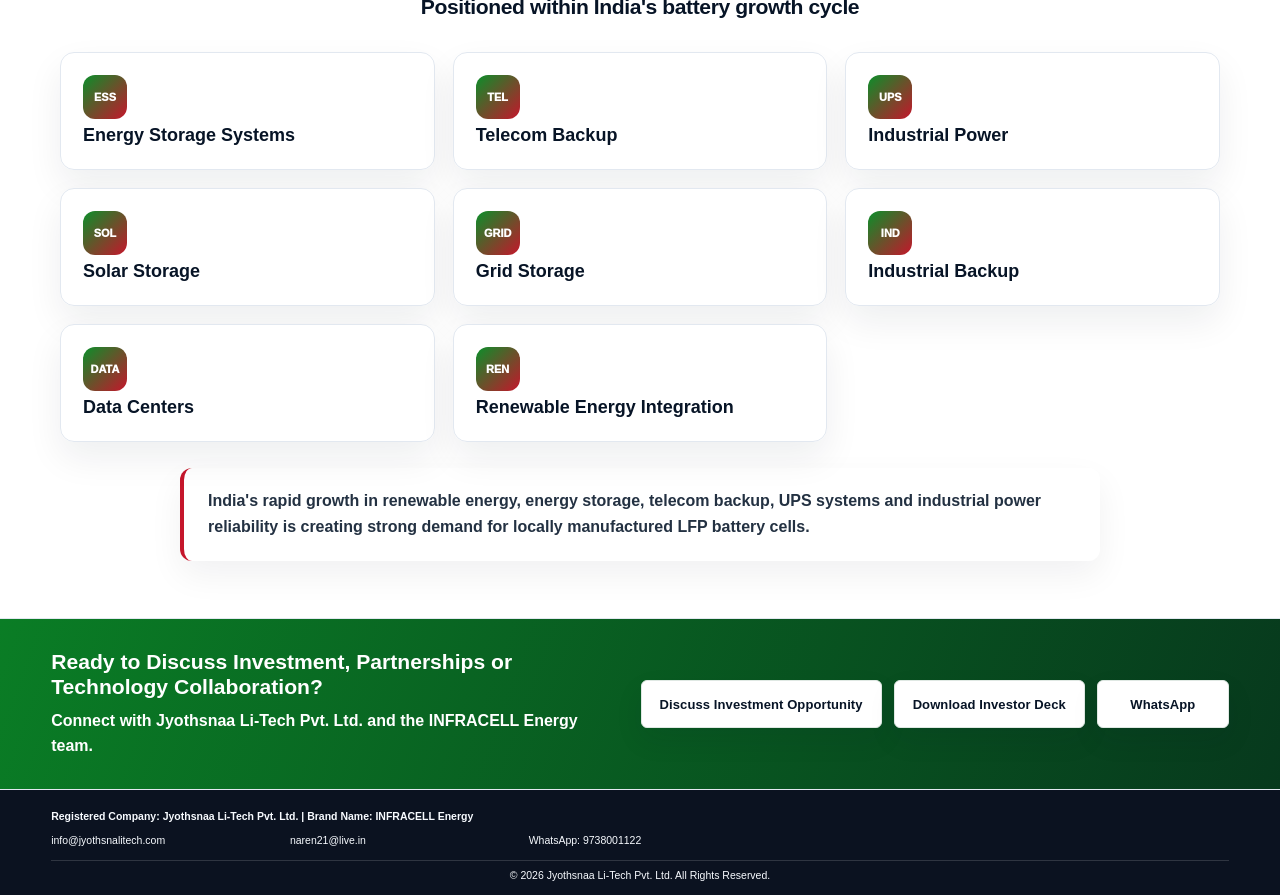
==== commit 103022d8: "Update index.html" ====
--- a/index.html
+++ b/index.html
@@ -185,7 +185,7 @@
         </div>
         <div class="cta-contact-actions">
           <a class="btn" href="mailto:info@jyothsnalitech.com?subject=Jyothsnaa%20Li-Tech%20Pvt.%20Ltd.%20Investment%20Opportunity">Discuss Investment Opportunity</a>
-          <a class="btn" href=<a href="/assets/Jyothsnaa-Li-Tech-Pitch-Deck-2026.pdf" target="_blank"> rel="noopener">Download Investor Deck</a>
+          <a class="btn" href= href="/assets/Jyothsnaa-Li-Tech-Pitch-Deck-2026.pdf" target="_blank" rel="noopener">Download Investor Deck</a>
           <a class="btn" href="https://wa.me/919738001122" target="_blank" rel="noopener">WhatsApp</a>
         </div>
       </section>
